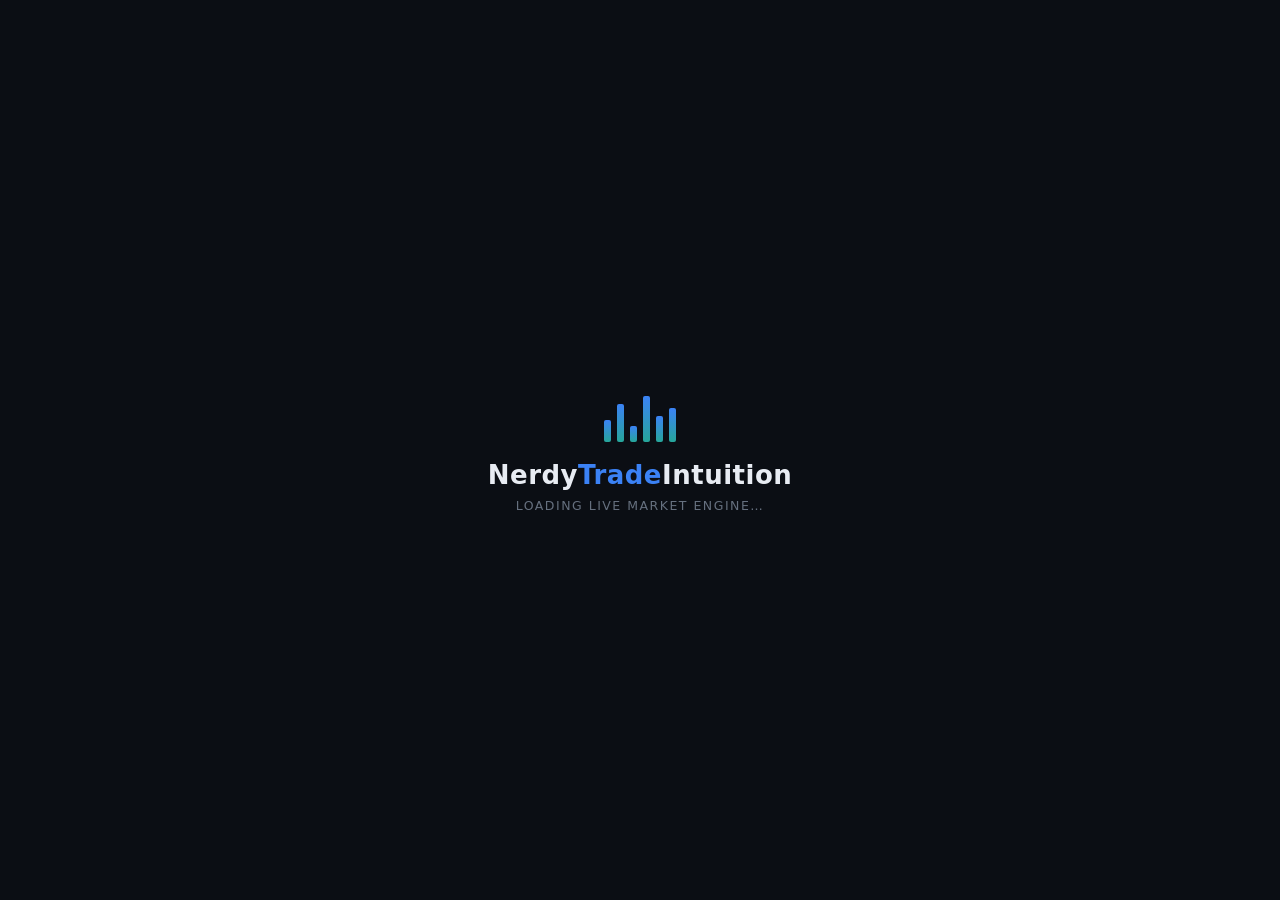
==== index.html @ 74a342dc "Update index.html" ====
<!DOCTYPE html>
<html lang="en">
<head>
<meta charset="UTF-8">
<meta name="viewport" content="width=device-width, initial-scale=1.0, maximum-scale=1.0, user-scalable=no">
<title>NerdyTradeIntuition — Indian Stocks Chart Practice</title>
<style>
  :root{
    --bg:#0d1117; --panel:#12161f; --panel2:#161b24; --border:#242a35;
    --text:#c9d1d9; --dim:#7d8695; --accent:#3b82f6;
    --up:#26a69a; --down:#ef5350; --buy:#16a34a; --sell:#dc2626;
    --vwap:#f5a623; --avwap:#3b82f6; --ema9:#e879f9; --ema21:#38bdf8;
    --pd:#ef5350; --pw:#818cf8; --pm:#f472b6;
    --grid:#1c212b; --axisline:#2b303b;
    --panel-width: 320px;
  }
  .theme-light{
    --bg:#f5f6f8; --panel:#ffffff; --panel2:#eef0f3; --border:#dde1e8;
    --text:#1b1f27; --dim:#5b6270; --grid:#e3e6ec; --axisline:#cfd4dc;
  }
  *{box-sizing:border-box;}
  body{margin:0;padding:0;background:var(--bg);color:var(--text);font-family:'Segoe UI',system-ui,Roboto,Arial,sans-serif;height:100vh;overflow:hidden;}
  .app{display:flex;flex-direction:column;height:100vh;}

  /* ---------------- splash ---------------- */
  #splash{position:fixed;inset:0;z-index:999;background:#0b0e14;display:flex;align-items:center;justify-content:center;
    flex-direction:column;transition:opacity .55s ease, visibility .55s;}
  #splash.splash-hide{opacity:0;visibility:hidden;}
  .splash-bars{display:flex;align-items:flex-end;gap:6px;height:54px;margin-bottom:18px;}
  .splash-bars i{display:block;width:7px;border-radius:2px;background:linear-gradient(180deg,#3b82f6,#26a69a);
    animation:barPulse 1.1s ease-in-out infinite;}
  .splash-bars i:nth-child(1){animation-delay:0s;}
  .splash-bars i:nth-child(2){animation-delay:.12s;}
  .splash-bars i:nth-child(3){animation-delay:.24s;}
  .splash-bars i:nth-child(4){animation-delay:.36s;}
  .splash-bars i:nth-child(5){animation-delay:.48s;}
  .splash-bars i:nth-child(6){animation-delay:.6s;}
  @keyframes barPulse{ 0%,100%{height:14px;opacity:.55;} 50%{height:54px;opacity:1;} }
  .splash-title{font-size:26px;font-weight:800;letter-spacing:.5px;color:#e8ecf3;opacity:0; animation:titleIn .7s ease forwards .25s;}
  .splash-title span{color:#3b82f6;}
  .splash-sub{font-size:12.5px;color:#66707f;margin-top:8px;letter-spacing:1.5px;text-transform:uppercase;opacity:0; animation:titleIn .7s ease forwards .5s;}
  @keyframes titleIn{ from{opacity:0;transform:translateY(8px);} to{opacity:1;transform:translateY(0);} }

  /* ---------------- header ---------------- */
  .toolbar{display:flex;align-items:center;gap:8px;padding:8px 10px;background:var(--panel);border-bottom:1px solid var(--border);flex-wrap:wrap;}
  .toolbar.row2{padding-top:0;padding-bottom:8px;border-bottom:1px solid var(--border);}
  .group{display:flex;align-items:center;gap:4px;padding-right:8px;border-right:1px solid var(--border);flex-wrap:wrap;}
  .group:last-child{border-right:none;}
  .ticker-box{display:flex;flex-direction:column;line-height:1.1;min-width:110px;}
  .ticker-box .sym{font-weight:700;font-size:15px;letter-spacing:.3px;}
  .ticker-box .px{font-size:13px;color:var(--dim);font-variant-numeric:tabular-nums;}
  .ticker-box .px.up{color:var(--up);} .ticker-box .px.down{color:var(--down);}
  
  button{background:var(--panel2);color:var(--text);border:1px solid var(--border);padding:6px 9px;border-radius:5px;cursor:pointer;font-size:12px;white-space:nowrap;transition:.15s;}
  button:hover{filter:brightness(1.2);}
  button.active{background:var(--accent);border-color:var(--accent);color:#fff;}
  button.buy{background:var(--buy);border-color:var(--buy);color:#fff;font-weight:700;}
  button.sell{background:var(--sell);border-color:var(--sell);color:#fff;font-weight:700;}
  button.buy:disabled,button.sell:disabled,button:disabled{opacity:.35;cursor:not-allowed;}
  
  select,input[type=number]{background:var(--panel2);color:var(--text);border:1px solid var(--border);border-radius:5px;padding:5px 6px;font-size:12px;min-width:50px;}
  input[type=number]{width:60px;}
  input:disabled{opacity:.4;}
  input[type=range]{width:110px;vertical-align:middle;}
  
  /* ---------------- main layout ---------------- */
  .main{flex:1;display:flex;min-height:0;position:relative;}
  .chart-col{flex:1;position:relative;min-width:0;}
  #chartCanvas{display:block;width:100%;height:100%;touch-action:none;cursor:crosshair;}
  
  .watermark{position:absolute;top:14px;left:16px;z-index:5;pointer-events:none;opacity:.85;}
  .watermark .sym{font-size:26px;font-weight:800;color:rgba(150,160,180,.16);}
  .watermark .tf{font-size:14px;color:rgba(150,160,180,.14);}
  .theme-light .watermark .sym,.theme-light .watermark .tf{color:rgba(0,0,0,.08);}
  
  .tz-badge{position:absolute;top:14px;right:82px;z-index:5;font-size:10.5px;color:var(--dim);
    background:rgba(0,0,0,.25);padding:3px 7px;border-radius:10px;pointer-events:none;}
  .theme-light .tz-badge{background:rgba(0,0,0,.06);}
  
  #realTimeClock {position:absolute; bottom:6px; right:8px; z-index:5; font-size:11px; color:var(--dim); pointer-events:none; background:transparent; font-weight:600;}

  .jump-live{position:absolute;bottom:34px;right:8px;z-index:15;padding:5px 12px;border-radius:14px;
    background:var(--accent);color:#fff;border:none;font-size:11px;cursor:pointer;display:none;font-weight:600;box-shadow:0 4px 10px rgba(0,0,0,.3);}
  .jump-live.show{display:block;}
  .hint{position:absolute;bottom:8px;left:12px;z-index:5;font-size:10px;color:var(--dim);pointer-events:none;opacity:.7;}

  /* ---------------- on-chart quick trade dock ---------------- */
  .chart-dock{position:absolute;top:46px;right:78px;z-index:20;display:flex;align-items:center;gap:5px;
    background:rgba(18,22,31,.82);backdrop-filter:blur(4px);border:1px solid var(--border);border-radius:8px;padding:5px;box-shadow:0 4px 14px rgba(0,0,0,.35);}
  .chart-dock.hidden { display: none !important; }
  .theme-light .chart-dock{background:rgba(255,255,255,.88);}
  .chart-dock-qty{display:flex;align-items:center;gap:2px;margin-right:2px;}
  .chart-dock-qty input{width:38px;text-align:center;padding:4px 2px;font-size:11px;}
  .chart-dock-qty button{padding:4px 6px;font-size:11px;}
  .cd-btn{padding:6px 10px;font-size:11px;}
  .cd-close{background:var(--panel2);}
  @media (max-width:768px){ .chart-dock{right:8px;top:auto;bottom:56px;flex-wrap:wrap;max-width:180px;} }

  /* ---------------- resizer & side panel ---------------- */
  .resizer {
    width: 6px; background: var(--panel2); cursor: col-resize; flex-shrink: 0; z-index: 10;
    border-left: 1px solid var(--border); border-right: 1px solid var(--border); transition: background 0.2s;
  }
  .resizer:hover, .resizer.active { background: var(--accent); }

  .side{width:var(--panel-width); flex-shrink:0; background:var(--panel); overflow-y:hidden; display:flex; flex-direction:column; position:relative; transition: width 0.15s;}
  .side.collapsed{width:0; overflow:hidden; border-left:none;}
  
  .side-tabs{display:flex;border-bottom:1px solid var(--border);flex-shrink:0;}
  .side-tab{flex:1;background:transparent;border:none;border-radius:0;padding:10px 4px;font-size:11.5px;color:var(--dim);border-bottom:2px solid transparent;}
  .side-tab.active{color:var(--text);border-bottom:2px solid var(--accent);background:var(--panel2);}
  
  .side-body{overflow-y:auto;flex:1;}
  .side-inner{padding:12px;}
  .tab-panel{display:none;} .tab-panel.active{display:block;}

  .mobile-panel-header { display: none; justify-content: space-between; align-items: center; padding: 10px 12px; border-bottom: 1px solid var(--border); background: var(--panel2); }
  .mobile-panel-header h2 { margin: 0; font-size: 14px; color: var(--text); }
  .mobile-panel-header button { padding: 4px 10px; font-size: 14px; font-weight: bold; background: transparent; border: 1px solid var(--dim); }

  .card{background:var(--panel2);border:1px solid var(--border);border-radius:8px;padding:10px;margin-bottom:12px;}
  .card h3{margin:0 0 8px;font-size:11px;text-transform:uppercase;letter-spacing:.6px;color:var(--dim);}
  .pos-row{display:flex;justify-content:space-between;font-size:13px;margin-bottom:6px;}
  .pos-row b{font-variant-numeric:tabular-nums;}
  .pnl-pos{color:var(--up);} .pnl-neg{color:var(--down);}
  
  .metric-grid{display:grid;grid-template-columns:1fr 1fr;gap:8px;}
  .metric{background:var(--panel);border:1px solid var(--border);border-radius:6px;padding:6px 8px;}
  .metric .lbl{font-size:9.5px;color:var(--dim);text-transform:uppercase;}
  .metric .val{font-size:13.5px;font-weight:700;font-variant-numeric:tabular-nums;}
  
  .log-table{width:100%;border-collapse:collapse;font-size:11px;}
  .log-table th{text-align:left;color:var(--dim);font-weight:600;padding:3px 4px;border-bottom:1px solid var(--border);position:sticky;top:0;background:var(--panel2);}
  .log-table td{padding:3px 4px;border-bottom:1px solid var(--border);font-variant-numeric:tabular-nums;}
  .log-empty{color:var(--dim);font-size:12px;padding:6px 2px;}
  .badge-long{color:var(--up);font-weight:700;} .badge-short{color:var(--down);font-weight:700;}
  .reset-btn{width:100%;margin-top:4px;}
  
  .setting-row{display:flex;align-items:center;justify-content:space-between;font-size:12px;margin-bottom:10px;gap:8px;}
  .setting-row label{color:var(--dim);flex-shrink:0;}
  .setting-row .sv{font-size:11px;color:var(--text);min-width:44px;text-align:right;font-variant-numeric:tabular-nums;}
  .hotkeys{font-size:11px;color:var(--dim);line-height:1.9;}
  .hotkeys b{color:var(--text);background:var(--panel);border:1px solid var(--border);border-radius:4px;padding:1px 5px;font-family:monospace;}
  .persist-note{font-size:10px;color:var(--dim);margin-top:6px;line-height:1.4;}
  
  .fib-group{display:flex;align-items:center;gap:3px;padding-right:8px;border-right:1px solid var(--border);}
  .fib-group .grp-lbl{font-size:10px;color:var(--dim);font-weight:700;margin-right:2px;}
  .fib-group button{font-size:10.5px;padding:5px 6px;}
  
  .side-trade-btns { display: grid; grid-template-columns: 1fr 1fr; gap: 6px; margin-bottom: 8px;}
  .side-trade-btns button { font-size: 13px; padding: 10px 4px; }
  .side-tpsl { display: grid; grid-template-columns: 1fr 1fr; gap: 8px; margin-bottom: 8px;}
  .dock-lbl{font-size:10px;color:var(--dim);text-transform:uppercase;letter-spacing:.4px; margin-bottom:3px;}
  .dock-qty{display:flex;align-items:center;gap:3px;}
  .dock-qty input{width:100%;text-align:center;padding:6px 2px;font-size:13px;}
  .dock-qty button{flex:0 0 30px;padding:6px 0;font-size:14px;}
  
  ::-webkit-scrollbar{width:8px;height:8px;} ::-webkit-scrollbar-thumb{background:var(--border);border-radius:4px;}

  /* ---------------- mobile overrides ---------------- */
  @media (max-width: 768px) {
    .resizer { display: none; }
    .side { 
      position: absolute; right: 0; top: 0; bottom: 0; z-index: 100;
      width: 85%; max-width: 400px;
      transform: translateX(100%); transition: transform 0.3s cubic-bezier(0.4, 0, 0.2, 1);
      border-left: 1px solid var(--border); box-shadow: -10px 0 20px rgba(0,0,0,0.5);
    }
    .side.show-mobile { transform: translateX(0); display: flex !important; }
    .mobile-panel-header { display: flex; }
    .hint { display: none; } 
  }
</style>
</head>
<body>

<div id="splash">
  <div class="splash-bars">
    <i style="height:22px"></i><i style="height:38px"></i><i style="height:16px"></i>
    <i style="height:46px"></i><i style="height:26px"></i><i style="height:34px"></i>
  </div>
  <div class="splash-title">Nerdy<span>Trade</span>Intuition</div>
  <div class="splash-sub">Loading live market engine…</div>
</div>

<div class="app">
  <div class="toolbar">
    <div class="group ticker-box">
      <span class="sym" id="sym">LOADING…</span>
      <span class="px" id="px">₹ 0.00</span>
    </div>
    <div class="group">
      <select id="speedSel" title="Playback speed mapping real time to sim time">
        <option value="1" selected>1x (Realtime)</option>
        <option value="10">10x</option>
        <option value="60">60x (1m/sec)</option>
        <option value="300">300x (5m/sec)</option>
        <option value="1200">1200x (20m/sec)</option>
        <option value="3600">3600x (1H/sec)</option>
      </select>
      <button id="btnPlay" title="Play / Pause (Space)" class="active">⏸ Pause</button>
      <button id="btnReplay" title="Replay this chart (R)">⟲ Replay</button>
      <button id="btnNext" title="Load a new random stock (N)">Next Stock ▶</button>
    </div>
    <div class="group" style="border-right:none;margin-left:auto;">
      <button id="btnTheme" title="Toggle theme">🌙 Dark</button>
      <button id="btnSide" title="Toggle side panel">☰ Panel</button>
    </div>
  </div>

  <div class="toolbar row2">
    <div class="group" id="tfGroup">
      <button class="tf-btn" data-tf="1">1m</button>
      <button class="tf-btn active" data-tf="5">5m</button>
      <button class="tf-btn" data-tf="15">15m</button>
      <button class="tf-btn" data-tf="30">30m</button>
      <button class="tf-btn" data-tf="60">1H</button>
      <button class="tf-btn" data-tf="240">4H</button>
      <button class="tf-btn" data-tf="D">1D</button>
      <button class="tf-btn" data-tf="W">1W</button>
      <button class="tf-btn" data-tf="M">1M</button>
    </div>
    <div class="group">
      <button class="style-btn active" data-style="candle">Candles</button>
      <button class="style-btn" data-style="bar">Bars</button>
      <button class="style-btn" data-style="heikinashi">Heikin-Ashi</button>
      <button class="style-btn" data-style="line">Line</button>
    </div>
    <div class="group">
      <button id="btnVwap">VWAP</button>
      <button id="btnAvwap">5D AVWAP</button>
      <button id="btnEma9">EMA 9</button>
      <button id="btnEma21">EMA 21</button>
    </div>
    <div class="fib-group">
      <span class="grp-lbl" style="color:var(--pd)">PD</span>
      <button id="btnPdHL">H/L</button>
      <button id="btnPdFib">Fib</button>
    </div>
    <div class="fib-group">
      <span class="grp-lbl" style="color:var(--pw)">PW</span>
      <button id="btnPwHL">H/L</button>
      <button id="btnPwFib">Fib</button>
    </div>
    <div class="fib-group">
      <span class="grp-lbl" style="color:var(--pm)">PM</span>
      <button id="btnPmHL">H/L</button>
      <button id="btnPmFib">Fib</button>
    </div>
    <div class="group">
      <select id="subPanelSel" title="Bottom sub-panel">
        <option value="none">No sub-panel</option>
        <option value="volume" selected>Volume</option>
        <option value="rsi">RSI (14)</option>
        <option value="oi">OI Flow (Sim)</option>
      </select>
    </div>
    <div class="group" style="border-right:none;">
      <button id="btnCrosshair" class="active">Crosshair</button>
      <button id="btnSessionBreaks" class="active">Session Breaks</button>
      <button id="btnGrid" class="active">Grid</button>
      <button id="btnWatermark" class="active">Watermark</button>
      <button id="btnToggleDock" class="active">Trade Dock</button>
    </div>
  </div>

  <div class="main">
    <div class="chart-col">
      <canvas id="chartCanvas"></canvas>
      <div class="watermark" id="watermark">
        <div class="sym" id="wmSym">—</div>
        <div class="tf" id="wmTf">5m</div>
      </div>
      <div class="tz-badge">IST (UTC+5:30)</div>
      
      <!-- Live Real-Time Clock placed at the bottom right corner of the chart area -->
      <div id="realTimeClock">00:00:00 (UTC+5:30)</div>
      
      <div class="hint">Drag left/right to pan smoothly · drag right edge to scale price · wheel/pinch to zoom · drag TP/SL lines to adjust</div>
      <button class="jump-live" id="btnJumpLive">● Jump to Live</button>

      <div class="chart-dock" id="chartDock">
        <div class="chart-dock-qty">
          <button class="qtyStep" data-d="-1" data-target="chartQty">−</button>
          <input type="number" id="chartQty" min="1" value="10">
          <button class="qtyStep" data-d="1" data-target="chartQty">+</button>
        </div>
        <button class="buy cd-btn" id="chartBuy" title="Buy at market (B)">BUY</button>
        <button class="sell cd-btn" id="chartSell" title="Sell at market (S)">SELL</button>
        <button class="cd-btn cd-close" id="chartClose" title="Close position (C)">CLOSE</button>
        <button class="cd-btn cd-close" id="chartReverse" title="Reverse position (V)">⇄</button>
      </div>
    </div>
    
    <div class="resizer" id="panelResizer" title="Drag to resize panel"></div>

    <div class="side" id="side">
      <div class="mobile-panel-header">
        <h2>Trade Panel</h2>
        <button id="btnMobileClosePanel">×</button>
      </div>
      
      <div class="side-tabs">
        <button class="side-tab active" data-tab="trade">Trade</button>
        <button class="side-tab" data-tab="metrics">Metrics &amp; Log</button>
        <button class="side-tab" data-tab="settings">Settings</button>
      </div>

      <div class="side-body"><div class="side-inner">
        
        <!-- TRADE TAB -->
        <div class="tab-panel active" data-panel="trade">
          <div class="card" style="border-color: var(--accent);">
            <h3>Execute Trade</h3>
            <div class="dock-lbl">Quantity</div>
            <div class="dock-qty" style="margin-bottom:10px;">
               <button class="qtyStep" data-d="-1">−</button>
               <input type="number" id="sideQty" min="1" value="10">
               <button class="qtyStep" data-d="1">+</button>
            </div>
            <div class="side-trade-btns">
               <button class="buy" id="sideBuy">BUY MKT (B)</button>
               <button class="sell" id="sideSell">SELL MKT (S)</button>
            </div>
            <div class="side-tpsl">
               <div>
                  <div class="dock-lbl">Target (pts)</div>
                  <input type="number" id="sideTp" style="width:100%; padding:6px; font-size:13px;" min="0" placeholder="TP">
               </div>
               <div>
                  <div class="dock-lbl">Stop (pts)</div>
                  <input type="number" id="sideSl" style="width:100%; padding:6px; font-size:13px;" min="0" placeholder="SL">
               </div>
            </div>
            <div style="display:grid;grid-template-columns:1fr 1fr;gap:6px;margin-top:6px;">
              <button id="sideClosePos" style="padding:10px; font-weight:bold;">CLOSE (C)</button>
              <button id="sideReverse" style="padding:10px; font-weight:bold;">⇄ REVERSE (V)</button>
            </div>
            <div class="persist-note">Tip: once a trade is live, grab the TP/SL lines on the chart and drag them — release to commit the new level.</div>
          </div>

          <details class="card" id="rcDetails">
            <summary style="cursor:pointer;font-size:11px;text-transform:uppercase;letter-spacing:.6px;color:var(--dim);outline:none;">📐 Risk &amp; Qty Calculator</summary>
            <div style="margin-top:10px;">
              <div class="setting-row"><label>Capital ₹</label><input type="number" id="rcCapital" value="100000" style="width:110px;"></div>
              <div class="setting-row"><label>Risk %</label><input type="number" id="rcRiskPct" value="1" step="0.1" style="width:110px;"></div>
              <div class="setting-row"><label>Risk ₹</label><input type="number" id="rcRiskAmt" value="1000" style="width:110px;"></div>
              <div class="pos-row" id="rcRuin" style="color:var(--dim);font-size:11px;">Survival: — losses</div>

              <div class="setting-row"><label>Segment</label>
                <select id="rcSegment" style="width:110px;">
                  <option value="intraday" selected>Intraday</option>
                  <option value="delivery">Delivery</option>
                  <option value="futures">Futures</option>
                  <option value="options">Options</option>
                </select>
              </div>
              <div class="setting-row" id="rcLevRow"><label>Leverage</label><input type="number" id="rcLeverage" value="5" style="width:110px;"></div>
              <div class="setting-row" id="rcLotRow" style="display:none;"><label>Lot Size</label><input type="number" id="rcLot" value="1" style="width:110px;"></div>
              <div class="side-trade-btns" style="margin-top:2px;">
                <button id="rcDirLong" class="buy active">LONG</button>
                <button id="rcDirShort" class="sell">SHORT</button>
              </div>

              <div class="dock-lbl" style="margin-top:10px;">Price Levels</div>
              <div class="setting-row"><label>Entry</label><input type="number" id="rcEntry" value="100.00" step="0.05" style="width:110px;"></div>
              <div class="setting-row"><label>Stop Loss</label><input type="number" id="rcSl" value="98.00" step="0.05" style="width:110px;"></div>
              <div class="setting-row"><label>Custom TP</label><input type="number" id="rcTp" value="106.00" step="0.05" style="width:110px;"></div>
              <button id="rcPullChart" style="width:100%;">⤓ Use Current Chart Price as Entry</button>

              <div class="metric-grid" style="margin-top:10px;">
                <div class="metric"><div class="lbl" id="rcQtyLbl">Qty</div><div class="val" id="rcQty">0</div></div>
                <div class="metric"><div class="lbl">Risk / Unit</div><div class="val" id="rcRiskUnit">₹0</div></div>
                <div class="metric"><div class="lbl">Notional</div><div class="val" id="rcNotional">₹0</div></div>
                <div class="metric"><div class="lbl">Margin Req.</div><div class="val" id="rcMargin">₹0</div></div>
                <div class="metric"><div class="lbl">Total Charges</div><div class="val" id="rcCharges">₹0</div></div>
                <div class="metric"><div class="lbl">True Breakeven</div><div class="val" id="rcBE">₹0</div></div>
              </div>
              <div class="persist-note" id="rcWarn" style="display:none;color:var(--down);"></div>
              <div class="persist-note">Brok ₹<span id="rcChBrok">0</span> · STT ₹<span id="rcChStt">0</span> · Exch+SEBI ₹<span id="rcChExch">0</span> · Stamp ₹<span id="rcChStamp">0</span> · GST ₹<span id="rcChGst">0</span></div>
              <button id="rcApply" style="width:100%;margin-top:8px;">↥ Apply Qty + TP/SL Above</button>

              <div class="dock-lbl" style="margin-top:10px;">R-Multiple Targets</div>
              <div style="max-height:220px;overflow-y:auto;">
                <table class="log-table" id="rcTable">
                  <thead><tr><th>Lvl</th><th>R</th><th>Price</th><th>Net PnL</th><th>ROI</th></tr></thead>
                  <tbody id="rcTableBody"></tbody>
                </table>
              </div>
            </div>
          </details>

          <div class="card">
            <h3>Position Status</h3>
            <div class="pos-row"><span>Status</span><b id="posStatus">FLAT</b></div>
            <div class="pos-row"><span>Entry</span><b id="posEntry">—</b></div>
            <div class="pos-row"><span>Qty</span><b id="posQty">—</b></div>
            <div class="pos-row"><span>Target</span><b id="posTp">—</b></div>
            <div class="pos-row"><span>Stop</span><b id="posSl">—</b></div>
            <div class="pos-row" style="margin-top:6px; padding-top:6px; border-top:1px solid var(--border);">
              <span>Open PnL</span><b id="posPnl" style="font-size:15px;">₹ 0.00</b>
            </div>
          </div>
          
          <div class="card">
            <h3>Session Snapshot</h3>
            <div class="pos-row"><span>Day High</span><b id="sesHigh">—</b></div>
            <div class="pos-row"><span>Day Low</span><b id="sesLow">—</b></div>
            <div class="pos-row"><span>Day Trend</span><b id="sesRegime">—</b></div>
            <div class="pos-row"><span>Sim Time (IST)</span><b id="sesTime">—</b></div>
          </div>

          <div class="card">
            <h3>Hotkeys</h3>
            <div class="hotkeys">
              <div><b>B</b> Buy &nbsp; <b>S</b> Sell &nbsp; <b>C</b> Close &nbsp; <b>V</b> Reverse</div>
              <div><b>Space</b> Play/Pause &nbsp; <b>R</b> Replay</div>
              <div><b>N</b> Next chart </div>
              <div><b>[</b> / <b>]</b> Speed down/up</div>
              <div><b>1</b>–<b>9</b> Jump to timeframe</div>
            </div>
          </div>
        </div>

        <!-- METRICS TAB (advanced stats + full trade log) -->
        <div class="tab-panel" data-panel="metrics">
          <div class="card">
            <h3>Session Metrics</h3>
            <div class="metric-grid">
              <div class="metric"><div class="lbl">Trades</div><div class="val" id="mTrades">0</div></div>
              <div class="metric"><div class="lbl">Win Rate</div><div class="val" id="mWinRate">—</div></div>
              <div class="metric"><div class="lbl">Total PnL</div><div class="val" id="mTotalPnl">₹ 0</div></div>
              <div class="metric"><div class="lbl">ROI on Capital</div><div class="val" id="mROI">—</div></div>
              <div class="metric"><div class="lbl">Profit Factor</div><div class="val" id="mPF">—</div></div>
              <div class="metric"><div class="lbl">Expectancy</div><div class="val" id="mExp">—</div></div>
              <div class="metric"><div class="lbl">Avg Win</div><div class="val" id="mAvgWin">—</div></div>
              <div class="metric"><div class="lbl">Avg Loss</div><div class="val" id="mAvgLoss">—</div></div>
              <div class="metric"><div class="lbl">Best Trade</div><div class="val" id="mBest">—</div></div>
              <div class="metric"><div class="lbl">Worst Trade</div><div class="val" id="mWorst">—</div></div>
              <div class="metric"><div class="lbl">Max Drawdown</div><div class="val" id="mDD">—</div></div>
              <div class="metric"><div class="lbl">Max Drawdown %</div><div class="val" id="mDDPct">—</div></div>
              <div class="metric"><div class="lbl">Max Win Streak</div><div class="val" id="mWinStreak">—</div></div>
              <div class="metric"><div class="lbl">Max Loss Streak</div><div class="val" id="mLossStreak">—</div></div>
              <div class="metric"><div class="lbl">Avg R-Multiple</div><div class="val" id="mAvgR">—</div></div>
              <div class="metric"><div class="lbl">Long Win Rate</div><div class="val" id="mLongWR">—</div></div>
              <div class="metric"><div class="lbl">Short Win Rate</div><div class="val" id="mShortWR">—</div></div>
              <div class="metric"><div class="lbl">SL / TP / Manual Exits</div><div class="val" id="mExitMix" style="font-size:11.5px;">—</div></div>
            </div>
            <div class="dock-lbl" style="margin-top:12px;">Equity Curve (with drawdown)</div>
            <canvas id="eqSpark" height="90" style="width:100%;height:90px;margin-top:4px;"></canvas>
            <button class="reset-btn" id="btnResetStats">Reset Stats</button>
            <div class="persist-note">Trades, stats, theme and panel width are saved locally. "Reset Stats" clears them.</div>
          </div>

          <div class="card">
            <h3>Trade Log</h3>
            <div style="max-height:420px;overflow-y:auto;">
              <table class="log-table" id="logTable">
                <thead><tr><th>Sym</th><th>Dir</th><th>Entry</th><th>Exit</th><th>Qty</th><th>PnL</th><th>Via</th></tr></thead>
                <tbody id="logBody"></tbody>
              </table>
              <div class="log-empty" id="logEmpty">No closed trades yet.</div>
            </div>
          </div>
        </div>

        <!-- SETTINGS TAB -->
        <div class="tab-panel" data-panel="settings">
          <div class="card">
            <h3>Trading</h3>
            <div class="setting-row"><label>Sound on trade</label><input type="checkbox" id="setSound"></div>
            <div class="persist-note">Sound works when buying or selling at Market/SL/TP.</div>
          </div>
        </div>

      </div></div>
    </div>
  </div>
</div>

<script>
(function(){
"use strict";

/* ============================================================
   Persistence & Resizer
   ============================================================ */
const LS_THEME = 'nti_theme';
const LS_TRADES = 'nti_trades_v1';
const LS_PANEL_W = 'nti_panel_w';

function lsGet(key){ try{ return localStorage.getItem(key); }catch(e){ return null; } }
function lsSet(key, val){ try{ localStorage.setItem(key, val); }catch(e){ /* ignore */ } }

const savedTheme = lsGet(LS_THEME);
if (savedTheme === 'light') document.body.classList.add('theme-light');

// Panel Resizer Logic
const resizer = document.getElementById('panelResizer');
const root = document.documentElement;
const savedWidth = lsGet(LS_PANEL_W);
if(savedWidth) root.style.setProperty('--panel-width', savedWidth + 'px');

let isResizing = false;
resizer.addEventListener('mousedown', (e) => {
  isResizing = true;
  resizer.classList.add('active');
  document.body.style.cursor = 'col-resize';
});
resizer.addEventListener('dblclick', () => {
  root.style.setProperty('--panel-width', '320px');
  lsSet(LS_PANEL_W, '320');
  chart.resize();
});
document.addEventListener('mousemove', (e) => {
  if (!isResizing) return;
  let newWidth = window.innerWidth - e.clientX;
  newWidth = Math.max(250, Math.min(newWidth, 600)); // Clamp between 250px and 600px
  root.style.setProperty('--panel-width', newWidth + 'px');
});
document.addEventListener('mouseup', () => {
  if(isResizing) {
    isResizing = false;
    resizer.classList.remove('active');
    document.body.style.cursor = 'default';
    lsSet(LS_PANEL_W, root.style.getPropertyValue('--panel-width').replace('px',''));
    chart.resize(); // trigger canvas resize
  }
});


/* ============================================================
   Utility, Time & Real-time Clock
   ============================================================ */
function clamp(v,min,max){ return Math.max(min, Math.min(max, v)); }
function gaussianRandom(){
  let u=0,v=0;
  while(u===0) u=Math.random();
  while(v===0) v=Math.random();
  return Math.sqrt(-2*Math.log(u))*Math.cos(2*Math.PI*v);
}
function nextBusinessDay(d){
  d.setDate(d.getDate()+1);
  while(d.getDay()===0 || d.getDay()===6) d.setDate(d.getDate()+1);
  return d;
}
const IST_OFFSET_SEC = 5.5*3600;
function istParts(unixSec){
  const d = new Date((unixSec + IST_OFFSET_SEC) * 1000);
  return { h:d.getUTCHours(), m:d.getUTCMinutes(), day:d.getUTCDate(), mon:d.getUTCMonth(), yr:d.getUTCFullYear() };
}
const MONTHS = ['Jan','Feb','Mar','Apr','May','Jun','Jul','Aug','Sep','Oct','Nov','Dec'];

const IST_TIME_FMT = new Intl.DateTimeFormat('en-GB', { hour:'2-digit', minute:'2-digit', hour12:false, timeZone:'Asia/Kolkata' });
const IST_DATE_FMT = new Intl.DateTimeFormat('en-GB', { day:'2-digit', month:'short', timeZone:'Asia/Kolkata' });
function fmtTimeIST(ms){
  const hm = IST_TIME_FMT.format(ms*1000); // ms is unix seconds here, multiply by 1000
  return hm === '09:15' ? IST_DATE_FMT.format(ms*1000) : hm;
}

// Update Real-Time Clock
function updateRealTimeClock() {
    const now = new Date();
    const hh = String(now.getHours()).padStart(2, '0');
    const mm = String(now.getMinutes()).padStart(2, '0');
    const ss = String(now.getSeconds()).padStart(2, '0');
    const clockEl = document.getElementById('realTimeClock');
    if (clockEl) clockEl.textContent = `${hh}:${mm}:${ss} (UTC+5:30) RTH`;
}
setInterval(updateRealTimeClock, 1000);
updateRealTimeClock();


/* ============================================================
   Self-contained candlestick chart with Smooth Panning, 
   Sub-Panels, Crosshair & Styles
   ============================================================ */
class CandleChart{
  constructor(canvas){
    this.canvas = canvas;
    this.ctx = canvas.getContext('2d');
    this.candles = [];
    this.overlays = { vwap:[], avwap:[], ema9:[], ema21:[] };
    this.priceLines = [];
    this.priceZones = [];
    
    this.style = 'candle';
    this.subMode = 'volume';
    this.subSeries = { volume:[], rsi:[], oi:[] };
    
    this.viewCount = 90;
    this.followLatest = true;
    
    this.viewEndFloat = 0;
    this.maxEndFloat = 0; 
    
    this.sessionBreaks = true; 
    this.autoScalePrice = true;
    this.manualLo = null; this.manualHi = null;
    this.showGrid = true;
    this.crosshairEnabled = true;
    this.hoverX = null; this.hoverY = null;
    
    this.colors = this._darkColors();
    this.live = null;
    this.onFollowChange = null;
    this.onPriceLineDrag = null;   // (label, price) fired while dragging TP/SL/Entry
    this.onPriceLineDrop = null;   // (label, price) fired on release
    this.onChartTrade = null;      // (dir) fired on double-click market order
    this.draggingLine = null;
    this.pad = { top:20, right:70, bottom:26, left:8 };
    this._ro = new ResizeObserver(()=>this.resize());
    this._ro.observe(canvas.parentElement);
    this._bindInteraction();
    this.resize();
  }
  
  _darkColors(){ return { bg:'#0d1117', grid:'#1c212b', axis:'#2b303b', text:'#c9d1d9', dim:'#7d8695', up:'#26a69a', down:'#ef5350', sessionBreak: 'rgba(255,255,255,0.25)', panel2:'#1a2029' }; }
  _lightColors(){ return { bg:'#f5f6f8', grid:'#e3e6ec', axis:'#cfd4dc', text:'#1b1f27', dim:'#5b6270', up:'#26a69a', down:'#ef5350', sessionBreak: 'rgba(0,0,0,0.25)', panel2:'#e9ecf1' }; }
  
  setTheme(isLight){ this.colors = isLight ? this._lightColors() : this._darkColors(); this.render(); }
  setGrid(v){ this.showGrid = v; this.render(); }
  setStyle(s){ this.style = s; this.render(); }
  setSubMode(m){ this.subMode = m; this.render(); }
  setCrosshair(v){ this.crosshairEnabled = v; if(!v){ this.hoverX=null; } this.render(); }
  setLive(tfMinutes, lastBarTime){ this.live = tfMinutes ? {tfMinutes, lastBarTime} : null; }
  
  resetView(){
    this.followLatest = true;
    this.autoScalePrice = true; this.manualLo = null; this.manualHi = null;
    if (this.onFollowChange) this.onFollowChange(true);
  }
  
  priceAtY(localY){
    const lo = this.lastLo, hi = this.lastHi;
    if (lo==null || hi==null || !this.plotH) return null;
    const t = (localY - this.pad.top) / this.plotH;
    return lo + (1 - t) * (hi - lo);
  }
  yAtPrice(price){
    const lo = this.lastLo, hi = this.lastHi;
    if (lo==null || hi==null || !this.plotH) return null;
    return this.pad.top + (1 - (price-lo)/(hi-lo)) * this.plotH;
  }
  _hitPriceLine(localX, localY){
    if (localX < this.pad.left || localX > this.cssW - this.pad.right) return null;
    for (const l of this.priceLines){
      if (!l.draggable) continue;
      const y = this.yAtPrice(l.price);
      if (y!=null && Math.abs(localY - y) <= 7) return l;
    }
    return null;
  }
  setData(candles, overlays, priceLines, priceZones, subSeries, maxEndFloat){
    this.candles = candles; 
    this.overlays = overlays || { vwap:[], avwap:[], ema9:[], ema21:[] };
    this.priceLines = priceLines || []; 
    this.priceZones = priceZones || [];
    this.subSeries = subSeries || { volume:[], rsi:[], oi:[] };
    this.maxEndFloat = maxEndFloat !== undefined ? maxEndFloat : candles.length - 1;
  }
  
  resize(){
    const dpr = window.devicePixelRatio || 1;
    const rect = this.canvas.parentElement.getBoundingClientRect();
    this.cssW = Math.max(1, rect.width);
    this.cssH = Math.max(1, rect.height);
    this.canvas.width = Math.round(this.cssW * dpr);
    this.canvas.height = Math.round(this.cssH * dpr);
    this.ctx.setTransform(dpr,0,0,dpr,0,0);
    this.render();
  }
  
  _zoneAt(localX, localY){
    if (localX > this.cssW - this.pad.right) return 'price';
    if (localY > this.cssH - this.pad.bottom) return 'time';
    return 'pan';
  }
  
  _bindInteraction(){
    const canvas = this.canvas;
    const pointers = new Map();
    let mode = null;
    let dragStartX = 0, dragStartY = 0;
    let dragStartEndFloat = 0;
    let dragBaseLo = 0, dragBaseHi = 1, dragPxPerPrice = 1;
    let dragBaseCount = 90;
    let dragBaseSlot = 10;
    let pinchStartDist = 0, pinchStartCount = 90;

    canvas.addEventListener('wheel', (e)=>{
      e.preventDefault();
      const factor = e.deltaY > 0 ? 1.12 : 0.89;
      this.viewCount = clamp(this.viewCount*factor, 15, Math.max(15, this.candles.length));
      this.render();
    }, {passive:false});
    
    canvas.addEventListener('mousemove', e => {
      const r = canvas.getBoundingClientRect();
      this.hoverX = e.clientX - r.left; this.hoverY = e.clientY - r.top;
      if (mode === null && this._hitPriceLine(this.hoverX, this.hoverY)) canvas.style.cursor = 'ns-resize';
      else if (mode === null) canvas.style.cursor = 'crosshair';
      if (this.crosshairEnabled) this.render();
    });
    canvas.addEventListener('mouseleave', () => { 
      this.hoverX = null; 
      if (this.crosshairEnabled) this.render();
    });

    canvas.addEventListener('pointerdown', (e)=>{
      canvas.setPointerCapture(e.pointerId);
      const rect = canvas.getBoundingClientRect();
      pointers.set(e.pointerId, {x:e.clientX, y:e.clientY});
      
      if (pointers.size === 1){
        const localX = e.clientX-rect.left, localY = e.clientY-rect.top;
        const hitLine = this._hitPriceLine(localX, localY);
        if (hitLine){
          mode = 'dragline';
          this.draggingLine = hitLine;
          canvas.style.cursor = 'ns-resize';
          dragStartX = e.clientX; dragStartY = e.clientY;
          return;
        }
        mode = this._zoneAt(localX, localY);
        dragStartX = e.clientX; dragStartY = e.clientY;
        
        const liveTargetFloat = this.maxEndFloat + this.viewCount * 0.25; 
        dragStartEndFloat = this.followLatest ? liveTargetFloat : this.viewEndFloat;
        
        dragBaseLo = this.lastLo != null ? this.lastLo : 0;
        dragBaseHi = this.lastHi != null ? this.lastHi : 1;
        dragPxPerPrice = this.plotH ? this.plotH/(dragBaseHi-dragBaseLo) : 1;
        dragBaseCount = this.viewCount;
        dragBaseSlot = this.lastSlot || (this.plotW / this.viewCount);
      } else if (pointers.size === 2){
        mode = 'pinch';
        const pts = [...pointers.values()];
        pinchStartDist = Math.hypot(pts[0].x-pts[1].x, pts[0].y-pts[1].y) || 1;
        pinchStartCount = this.viewCount;
      }
    });
    
    canvas.addEventListener('pointermove', (e)=>{
      if (!pointers.has(e.pointerId)) return;
      pointers.set(e.pointerId, {x:e.clientX, y:e.clientY});
      
      if (mode === 'pinch' && pointers.size === 2){
        const pts = [...pointers.values()];
        const dist = Math.hypot(pts[0].x-pts[1].x, pts[0].y-pts[1].y) || 1;
        const factor = pinchStartDist / dist;
        this.viewCount = clamp(pinchStartCount*factor, 15, Math.max(15, this.candles.length));
        this.render();
        return;
      }
      
      if (pointers.size !== 1) return;
      const dx = e.clientX - dragStartX, dy = e.clientY - dragStartY;

      if (mode === 'dragline'){
        const rect = canvas.getBoundingClientRect();
        const localY = e.clientY - rect.top;
        const price = this.priceAtY(localY);
        if (price != null && this.onPriceLineDrag) this.onPriceLineDrag(this.draggingLine.label, price);
        return;
      } else if (mode === 'pan'){
        this.followLatest = false;
        const maxAllowedEnd = this.maxEndFloat + this.viewCount * 0.9;
        const minAllowedEnd = 10;
        
        this.viewEndFloat = clamp(dragStartEndFloat - dx / dragBaseSlot, minAllowedEnd, maxAllowedEnd);
        
        const priceShift = dy / dragPxPerPrice;
        this.manualLo = dragBaseLo + priceShift;
        this.manualHi = dragBaseHi + priceShift;
        this.autoScalePrice = false;
        
        if (this.onFollowChange) this.onFollowChange(false);
        this.render();
      } else if (mode === 'price'){
        const mid = (dragBaseLo+dragBaseHi)/2, half = (dragBaseHi-dragBaseLo)/2;
        const factor = Math.exp(dy*0.006);
        const newHalf = clamp(half*factor, half*0.15, half*8);
        this.manualLo = mid - newHalf; this.manualHi = mid + newHalf;
        this.autoScalePrice = false;
        this.render();
      } else if (mode === 'time'){
        const factor = Math.exp(-dx*0.006);
        this.viewCount = clamp(dragBaseCount*factor, 15, Math.max(15, this.candles.length));
        this.render();
      }
    });
    const endPointer = (e)=>{
      if (mode === 'dragline' && this.draggingLine){
        const rect = canvas.getBoundingClientRect();
        const localY = e.clientY - rect.top;
        const price = this.priceAtY(localY);
        if (price != null && this.onPriceLineDrop) this.onPriceLineDrop(this.draggingLine.label, price);
        this.draggingLine = null;
        canvas.style.cursor = 'crosshair';
      }
      pointers.delete(e.pointerId);
      if (pointers.size < 2) pinchStartDist = 0;
      if (pointers.size === 0) mode = null;
    };
    canvas.addEventListener('pointerup', endPointer);
    canvas.addEventListener('pointercancel', endPointer);
    canvas.addEventListener('pointerleave', endPointer);
    canvas.addEventListener('dblclick', ()=> this.resetView());
  }
  
  _toHeikinAshi(bars){
    const out = []; let po=null, pc=null;
    for (const b of bars){
      const c = (b.open+b.high+b.low+b.close)/4;
      const o = po===null ? (b.open+b.close)/2 : (po+pc)/2;
      const h = Math.max(b.high,o,c), l = Math.min(b.low,o,c);
      out.push({ time:b.time, open:o, high:h, low:l, close:c, volume:b.volume, sessionIndex: b.sessionIndex });
      po=o; pc=c;
    }
    return out;
  }
  
  render(){
    const ctx = this.ctx, c = this.colors;
    const W = this.cssW, H = this.cssH;
    ctx.clearRect(0,0,W,H);
    ctx.fillStyle = c.bg; ctx.fillRect(0,0,W,H);
    if (!this.candles.length) return;

    const pad = this.pad;
    const showSub = this.subMode && this.subMode !== 'none';
    const subH = showSub ? Math.max(56, H*0.22) : 0;
    const subGap = showSub ? 8 : 0;
    const plotW = Math.max(1, W - pad.left - pad.right);
    const mainPlotH = Math.max(1, H - pad.top - pad.bottom - subH - subGap);
    const subTop = pad.top + mainPlotH + subGap;
    
    this.plotW = plotW; this.plotH = mainPlotH; // for vertical drag scale

    const n = this.candles.length;
    const count = clamp(this.viewCount || 90, 10, Math.max(10, n));
    this.viewCount = count;
    
    const maxPossEnd = this.maxEndFloat;
    const targetLiveEnd = maxPossEnd + count * 0.25; 
    const endFloat = this.followLatest ? targetLiveEnd : clamp(this.viewEndFloat, 5, maxPossEnd + count * 0.9);
    this.viewEndFloat = endFloat; // Sync back
    
    const startIdx = Math.max(0, Math.floor(endFloat - count));
    const endIdx = Math.min(n, Math.ceil(endFloat) + 1);
    
    const rawVisible = this.candles.slice(startIdx, endIdx);
    const visible = this.style === 'heikinashi' ? this._toHeikinAshi(rawVisible) : rawVisible;
    
    const slot = plotW / count;
    this.lastSlot = slot;
    const bodyW = Math.max(1.2, slot*0.62);

    const timeToX = new Map();
    visible.forEach((b, i) => {
      const trueIdx = startIdx + i;
      const offset = trueIdx - (endFloat - count);
      timeToX.set(b.time, pad.left + offset * slot + slot/2);
    });

    let lo, hi;
    if (this.autoScalePrice || this.manualLo==null){
      lo = Infinity; hi = -Infinity;
      visible.forEach(b=>{ if(b.low<lo) lo=b.low; if(b.high>hi) hi=b.high; });
      const consider = arr => arr.forEach(p=>{ if(timeToX.has(p.time)){ if(p.value<lo) lo=p.value; if(p.value>hi) hi=p.value; } });
      consider(this.overlays.vwap||[]); consider(this.overlays.avwap||[]);
      consider(this.overlays.ema9||[]); consider(this.overlays.ema21||[]);
      this.priceLines.forEach(l=>{ if(l.price<lo) lo=l.price; if(l.price>hi) hi=l.price; });
      if (!isFinite(lo) || !isFinite(hi) || lo===hi){ lo = (lo||0)-1; hi = (hi||1)+1; }
      const range = hi - lo;
      lo -= range*0.08; hi += range*0.08;
    } else {
      lo = this.manualLo; hi = this.manualHi;
    }
    this.lastLo = lo; this.lastHi = hi;

    const yFor = p => pad.top + (1 - (p-lo)/(hi-lo)) * mainPlotH;

    // Draw Session Breaks
    if (this.sessionBreaks && (this._tf !== 'D' && this._tf !== 'W' && this._tf !== 'M') && visible.length > 0) {
      ctx.strokeStyle = c.sessionBreak; 
      ctx.lineWidth = 1.2; 
      ctx.setLineDash([3, 4]); 
      
      visible.forEach((b, i) => {
        let drawLine = false;
        if (i === 0) {
           const firstIdx = startIdx;
           if (firstIdx > 0 && this.candles[firstIdx].sessionIndex !== this.candles[firstIdx-1].sessionIndex) { drawLine = true; }
        } else if (b.sessionIndex !== visible[i-1].sessionIndex) {
           drawLine = true;
        }
        if (drawLine) {
           const x = timeToX.get(b.time) - slot/2;
           if (x > pad.left && x < W - pad.right) {
               ctx.beginPath(); ctx.moveTo(x, pad.top); ctx.lineTo(x, pad.top + mainPlotH); ctx.stroke();
           }
        }
      });
      ctx.setLineDash([]);
    }

    this.priceZones.forEach(z=>{
      const yA = yFor(z.from), yB = yFor(z.to);
      ctx.fillStyle = z.color;
      ctx.fillRect(pad.left, Math.min(yA,yB), plotW, Math.max(1,Math.abs(yB-yA)));
    });

    ctx.font = '11px system-ui, sans-serif';
    if (this.showGrid){
      ctx.strokeStyle = c.grid; ctx.lineWidth = 1;
      const steps = 6;
      for (let i=0;i<=steps;i++){
        const price = lo + (hi-lo)*i/steps;
        const y = yFor(price);
        ctx.beginPath(); ctx.moveTo(pad.left,y); ctx.lineTo(W-pad.right,y); ctx.stroke();
      }
    }
    {
      ctx.fillStyle = c.dim; ctx.textAlign = 'left'; ctx.textBaseline = 'middle';
      const steps = 6;
      for (let i=0;i<=steps;i++){
        const price = lo + (hi-lo)*i/steps;
        const y = yFor(price);
        ctx.fillText(price.toFixed(2), W-pad.right+6, y);
      }
      if (!this.autoScalePrice){
        ctx.fillStyle = c.dim; ctx.font = '9px system-ui, sans-serif'; ctx.textAlign='right';
        ctx.fillText('manual', W-4, pad.top-4);
      }
    }

    ctx.fillStyle = c.dim; ctx.textAlign = 'center'; ctx.textBaseline = 'top';
    const tickEvery = Math.max(1, Math.round(visible.length/6));
    for (let i=0; i<visible.length; i+=tickEvery){
      const b = visible[i];
      const x = timeToX.get(b.time);
      if(x > pad.left && x < W-pad.right) {
        ctx.fillText(fmtTimeIST(b.time), x, H-pad.bottom+6);
      }
    }

    for (let i=0; i<visible.length; i++){
      const b = visible[i];
      const x = timeToX.get(b.time);
      if(x < pad.left-slot || x > W-pad.right+slot) continue;
      
      const up = b.close >= b.open;
      ctx.strokeStyle = ctx.fillStyle = up ? c.up : c.down;
      if (this.style === 'candle' || this.style === 'heikinashi'){
        ctx.lineWidth = 1;
        ctx.beginPath(); ctx.moveTo(x, yFor(b.high)); ctx.lineTo(x, yFor(b.low)); ctx.stroke();
        const yO = yFor(b.open), yC = yFor(b.close);
        const top = Math.min(yO,yC), bh = Math.max(1, Math.abs(yC-yO));
        ctx.fillRect(x-bodyW/2, top, bodyW, bh);
      } else if (this.style === 'bar') {
        ctx.lineWidth = Math.max(1.2, bodyW*0.18);
        ctx.beginPath(); ctx.moveTo(x, yFor(b.high)); ctx.lineTo(x, yFor(b.low)); ctx.stroke();
        ctx.beginPath(); ctx.moveTo(x-bodyW/2, yFor(b.open)); ctx.lineTo(x, yFor(b.open)); ctx.stroke();
        ctx.beginPath(); ctx.moveTo(x, yFor(b.close)); ctx.lineTo(x+bodyW/2, yFor(b.close)); ctx.stroke();
      }
    }
    
    if (this.style === 'line'){
      ctx.strokeStyle = c.up; ctx.lineWidth = 1.6; ctx.beginPath();
      let started = false;
      visible.forEach((b) => {
        const x = timeToX.get(b.time), y = yFor(b.close);
        if (x >= pad.left-slot && x <= W-pad.right+slot) {
          if (!started){ ctx.moveTo(x,y); started = true; } else ctx.lineTo(x,y);
        } else if (started) {
           ctx.lineTo(x,y); started = false;
        }
      });
      ctx.stroke();
    }

    const drawLine = (series, color) => {
      if (!series || !series.length) return;
      ctx.strokeStyle = color; ctx.lineWidth = 1.8; ctx.beginPath();
      let started = false;
      series.forEach(p=>{
        const x = timeToX.get(p.time);
        if (x === undefined) return;
        const y = yFor(p.value);
        if (x >= pad.left-slot && x <= W-pad.right+slot) {
          if (!started){ ctx.moveTo(x,y); started = true; } else ctx.lineTo(x,y);
        } else if (started) { ctx.lineTo(x,y); started = false; }
      });
      ctx.stroke();
    };
    drawLine(this.overlays.vwap, '#f5a623');
    drawLine(this.overlays.avwap, '#3b82f6');
    drawLine(this.overlays.ema9, '#e879f9');
    drawLine(this.overlays.ema21, '#38bdf8');

    this.priceLines.forEach(l=>{
      const y = yFor(l.price);
      ctx.strokeStyle = l.color; ctx.lineWidth = l.width || 1;
      ctx.setLineDash(l.dashed ? [5,4] : []);
      ctx.beginPath(); ctx.moveTo(pad.left,y); ctx.lineTo(W-pad.right,y); ctx.stroke();
      ctx.setLineDash([]);
      ctx.fillStyle = l.color; ctx.font = '10px system-ui, sans-serif';
      ctx.textAlign = 'left'; ctx.textBaseline = 'middle';
      ctx.fillText(l.label, pad.left+4, y-6);
    });

    const last = visible[visible.length-1];
    if (last){
      const y = yFor(last.close);
      const up = last.close >= (visible[visible.length-2] ? visible[visible.length-2].close : last.open);
      
      ctx.strokeStyle = up ? c.up : c.down; ctx.setLineDash([3,3]); ctx.lineWidth = 1;
      ctx.beginPath(); ctx.moveTo(pad.left,y); ctx.lineTo(W-pad.right,y); ctx.stroke();
      ctx.setLineDash([]);
      
      ctx.fillStyle = up ? c.up : c.down;
      ctx.fillRect(W-pad.right, y-9, pad.right-2, 18);
      ctx.fillStyle = '#fff'; ctx.textAlign = 'left'; ctx.textBaseline='middle'; ctx.font='bold 11px system-ui, sans-serif';
      ctx.fillText(last.close.toFixed(2), W-pad.right+6, y);

      // ---- Candle close countdown (TradingView-style) ----
      if (this.live && this.live.tfMinutes){
        // Calculate remaining seconds exactly matching timeframe
        const remain = Math.max(0, (this.live.tfMinutes * 60) - Math.floor(currentTradeSec % (this.live.tfMinutes * 60)));
        let label;
        if (remain >= 3600) label = Math.floor(remain/3600)+'h '+Math.floor((remain%3600)/60)+'m';
        else {
          const mm = Math.floor(remain/60), ss = Math.floor(remain%60);
          label = String(mm).padStart(2,'0')+':'+String(ss).padStart(2,'0');
        }
        const cdY = y + 19;
        ctx.fillStyle = c.panel2 || (up ? c.up : c.down);
        ctx.globalAlpha = 0.92;
        ctx.fillRect(W-pad.right, cdY-8, pad.right-2, 16);
        ctx.globalAlpha = 1;
        ctx.strokeStyle = c.axis; ctx.lineWidth = 1; ctx.strokeRect(W-pad.right, cdY-8, pad.right-2, 16);
        ctx.fillStyle = c.text; ctx.textAlign = 'center'; ctx.textBaseline = 'middle'; ctx.font = '10px system-ui, sans-serif';
        ctx.fillText('⏱ '+label, W-pad.right + (pad.right-2)/2, cdY);
      }
    }
    
    // ---- SUB PANEL RENDERING ----
    if (showSub){
      ctx.strokeStyle = c.axis; ctx.lineWidth = 1;
      ctx.beginPath(); ctx.moveTo(pad.left, subTop-subGap/2); ctx.lineTo(W-pad.right, subTop-subGap/2); ctx.stroke();

      if (this.subMode === 'volume'){
        const series = this.subSeries.volume||[];
        let maxV = 0; series.forEach(p => { if(timeToX.has(p.time) && p.value>maxV) maxV=p.value; });
        if (maxV<=0) maxV = 1;
        series.forEach((p,i) => {
          const x = timeToX.get(p.time); if (x===undefined || x < pad.left-slot || x > W-pad.right+slot) return;
          const h = (p.value/maxV) * subH * 0.92;
          ctx.fillStyle = p.up ? c.up : c.down; ctx.globalAlpha = 0.75;
          ctx.fillRect(x-bodyW/2, subTop+subH-h, bodyW, h); ctx.globalAlpha = 1;
        });
        ctx.fillStyle = c.dim; ctx.font = '10px system-ui, sans-serif'; ctx.textAlign='left'; ctx.textBaseline='top';
        ctx.fillText('Volume', pad.left+2, subTop+2);
        
      } else if (this.subMode === 'rsi'){
        const series = this.subSeries.rsi||[];
        const yForRsi = v => subTop + subH*(1 - v/100);
        ctx.strokeStyle = c.grid; ctx.setLineDash([2,3]);
        [30,50,70].forEach(v => { const y=yForRsi(v); ctx.beginPath(); ctx.moveTo(pad.left,y); ctx.lineTo(W-pad.right,y); ctx.stroke(); });
        ctx.setLineDash([]);
        ctx.strokeStyle = '#a78bfa'; ctx.lineWidth = 1.5; ctx.beginPath();
        let started = false;
        series.forEach(p => {
          const x = timeToX.get(p.time); if (x===undefined) return;
          const y = yForRsi(p.value);
          if (x >= pad.left-slot && x <= W-pad.right+slot) {
             if (!started){ ctx.moveTo(x,y); started=true; } else ctx.lineTo(x,y);
          } else if (started) { ctx.lineTo(x,y); started = false; }
        });
        ctx.stroke();
        ctx.fillStyle = c.dim; ctx.font = '10px system-ui, sans-serif'; ctx.textAlign='left'; ctx.textBaseline='top';
        ctx.fillText('RSI 14', pad.left+2, subTop+2);
        
      } else if (this.subMode === 'oi'){
        const series = this.subSeries.oi||[];
        let mn=Infinity, mx=-Infinity;
        series.forEach(p => { if(timeToX.has(p.time)){ if(p.value<mn) mn=p.value; if(p.value>mx) mx=p.value; } });
        if (!isFinite(mn) || !isFinite(mx) || mn===mx){ mn=(mn||0)-1; mx=(mx||1)+1; }
        const yForOi = v => subTop + (1-(v-mn)/(mx-mn)) * subH;
        ctx.strokeStyle = c.grid; ctx.setLineDash([2,3]);
        const zeroY = yForOi(0); ctx.beginPath(); ctx.moveTo(pad.left,zeroY); ctx.lineTo(W-pad.right,zeroY); ctx.stroke();
        ctx.setLineDash([]);
        ctx.strokeStyle = '#fbbf24'; ctx.lineWidth = 1.5; ctx.beginPath();
        let started = false;
        series.forEach(p => {
          const x = timeToX.get(p.time); if (x===undefined) return;
          const y = yForOi(p.value);
          if (x >= pad.left-slot && x <= W-pad.right+slot) {
             if (!started){ ctx.moveTo(x,y); started=true; } else ctx.lineTo(x,y);
          } else if (started) { ctx.lineTo(x,y); started = false; }
        });
        ctx.stroke();
        ctx.fillStyle = c.dim; ctx.font = '10px system-ui, sans-serif'; ctx.textAlign='left'; ctx.textBaseline='top';
        ctx.fillText('OI Flow (Simulated)', pad.left+2, subTop+2);
      }
    }
    
    // ---- crosshair + OHLC tooltip ----
    if (this.crosshairEnabled && this.hoverX!=null && this.hoverX>=pad.left && this.hoverX<=W-pad.right && visible.length>0){
      
      const idxFloat = (this.hoverX - pad.left) / slot + (endFloat - count);
      let idx = Math.round(idxFloat - 0.5) - startIdx;
      idx = Math.max(0, Math.min(visible.length-1, idx));
      
      const b = visible[idx];
      if (b) {
          const x = timeToX.get(b.time);
          ctx.strokeStyle = c.dim; ctx.setLineDash([3,3]); ctx.lineWidth = 1;
          ctx.beginPath(); ctx.moveTo(x,pad.top); ctx.lineTo(x, showSub ? subTop+subH : pad.top+mainPlotH); ctx.stroke();
          const hy = Math.max(pad.top, Math.min(showSub ? subTop+subH : pad.top+mainPlotH, this.hoverY||pad.top));
          ctx.beginPath(); ctx.moveTo(pad.left,hy); ctx.lineTo(W-pad.right,hy); ctx.stroke();
          ctx.setLineDash([]);

          const lines = [
            fmtTimeIST(b.time),
            'O ' + b.open.toFixed(2) + '   H ' + b.high.toFixed(2),
            'L ' + b.low.toFixed(2) + '   C ' + b.close.toFixed(2),
            'Vol ' + Math.round(b.volume||0).toLocaleString('en-IN')
          ];
          ctx.font = '11px system-ui, sans-serif';
          const boxW = 150, boxH = lines.length*15 + 10;
          const bx = pad.left+6, by = pad.top+6;
          ctx.fillStyle = 'rgba(0,0,0,0.65)'; ctx.fillRect(bx,by,boxW,boxH);
          ctx.strokeStyle = c.axis; ctx.strokeRect(bx,by,boxW,boxH);
          ctx.fillStyle = '#fff'; ctx.textAlign='left'; ctx.textBaseline='top';
          lines.forEach((t,i) => ctx.fillText(t, bx+8, by+6+i*15));
      }
    }
  }
}

/* ============================================================
   Price Engine, Aggregations & Logic
   ============================================================ */
const STOCKS = ["RELIANCE","TCS","HDFCBANK","ICICIBANK","INFY","SBIN","BHARTIARTL","ITC",
  "LT","BAJFINANCE","TATAMOTORS","SUNPHARMA","NTPC","KOTAKBANK","MM","MARUTI",
  "ASIANPAINT","TATASTEEL","TITAN","ZOMATO","AXISBANK","WIPRO","ADANIENT","HCLTECH"];
const SESSION_MINUTES = 375;      
const TOTAL_DAYS = 70;            
const HIST_DAYS = 480;            
const PLAYHEAD_START_DAY = 30;
const TF_LIST = [1,2,3,5,10,15,30,45,60];

let dailyHistory = [];
let sessions = [];
let base1m = [];
let startTradeSec = 0;
let currentTradeSec = 0; 
let currentTicker = "";
let selectedTf = 5;
let chartStyle = "candle";

let isPlaying = false;
let speed = 1; 
let lastRealTime = performance.now();
let rAF_ID = null;
let audioCtx = null;

const toggles = {
  vwap:false, avwap:false, ema9:false, ema21:false, grid:true, watermark:true, crosshair:true, sessionBreaks: true,
  pd:{hl:false, fib:false}, pw:{hl:false, fib:false}, pm:{hl:false, fib:false}
};
const settings = { sound: false };

let position = 0, entryPrice = 0, posQty = 0, tpPrice = null, slPrice = null, posRiskPerUnit = null;
let tradeLog = [];
let equityCurve = [0];
let accountCapital = 100000;
const LS_CAPITAL = 'nti_capital';
const savedCapital = parseFloat(lsGet(LS_CAPITAL));
if (!isNaN(savedCapital) && savedCapital > 0) accountCapital = savedCapital;

const $ = id => document.getElementById(id);
const el = {
  sym:$('sym'), px:$('px'), wmSym:$('wmSym'), wmTf:$('wmTf'), watermark:$('watermark'),
  posStatus:$('posStatus'), posEntry:$('posEntry'), posQty:$('posQty'), posTp:$('posTp'), posSl:$('posSl'), posPnl:$('posPnl'),
  sesHigh:$('sesHigh'), sesLow:$('sesLow'), sesRegime:$('sesRegime'), sesTime:$('sesTime'),
  
  sideQty:$('sideQty'), sideTp:$('sideTp'), sideSl:$('sideSl'),
  sideBuy:$('sideBuy'), sideSell:$('sideSell'), sideClosePos:$('sideClosePos'), sideReverse:$('sideReverse'),

  mTrades:$('mTrades'), mWinRate:$('mWinRate'), mTotalPnl:$('mTotalPnl'), mPF:$('mPF'), mROI:$('mROI'),
  mAvgWin:$('mAvgWin'), mAvgLoss:$('mAvgLoss'), mBest:$('mBest'), mWorst:$('mWorst'), mDD:$('mDD'), mDDPct:$('mDDPct'),
  mExp:$('mExp'), mWinStreak:$('mWinStreak'), mLossStreak:$('mLossStreak'),
  mAvgR:$('mAvgR'), mLongWR:$('mLongWR'), mShortWR:$('mShortWR'), mExitMix:$('mExitMix'),
  logBody:$('logBody'), logEmpty:$('logEmpty'), side:$('side'), eqSpark:$('eqSpark'),
  jumpLive:$('btnJumpLive')
};

const chart = new CandleChart($('chartCanvas'));
chart.onFollowChange = (following) => { el.jumpLive.classList.toggle('show', !following); };

// ---- Drag TP/SL directly on the chart ----
chart.onPriceLineDrag = (label, price) => {
  if (position === 0) return;
  const line = chart.priceLines.find(l => l.label === label);
  if (line) line.price = +price.toFixed(2);
  chart.render();
};
chart.onPriceLineDrop = (label, price) => {
  if (position === 0) return;
  const cur = currentLivePrice();
  price = +price.toFixed(2);
  if (label.startsWith('TP')){
    // Target must stay on the profit side of current price
    if (position === 1 && price <= cur) price = +(cur + 0.05).toFixed(2);
    if (position === -1 && price >= cur) price = +(cur - 0.05).toFixed(2);
    tpPrice = price;
    el.sideTp.value = Math.abs(+(tpPrice - entryPrice).toFixed(2)) || Math.abs(+(tpPrice - cur).toFixed(2));
  } else if (label.startsWith('SL')){
    if (position === 1 && price >= cur) price = +(cur - 0.05).toFixed(2);
    if (position === -1 && price <= cur) price = +(cur + 0.05).toFixed(2);
    slPrice = price;
    el.sideSl.value = Math.abs(+(slPrice - entryPrice).toFixed(2)) || Math.abs(+(slPrice - cur).toFixed(2));
  }
  updatePositionPanel(cur);
  tickChartAndTrades();
};

function genRegimeBars(startPrice, numSteps, stepSeconds, opts){
  const bars = []; let price = startPrice; const anchor = startPrice;
  const capPct = opts.capPct, baseVolPct = opts.baseVolPct();
  let i = 0;
  while (i < numSteps){
    const regimeLen = opts.regimeLenMin + Math.floor(Math.random()*(opts.regimeLenMax-opts.regimeLenMin));
    const isChoppy = Math.random() < opts.choppyChance;
    let regimeDriftPct = isChoppy ? 0 : (Math.random()-0.5) * opts.driftPct;
    const regimeVolMult = 0.7 + Math.random()*0.9;
    for (let k=0; k<regimeLen && i<numSteps; k++, i++){
      const edgeMult = opts.edgeMult ? opts.edgeMult(i, numSteps) : 1;
      const vol = price * baseVolPct * regimeVolMult * edgeMult;
      const dev = price/anchor - 1;
      const revertBias = Math.abs(dev) > capPct ? -Math.sign(dev) * opts.driftPct * 0.5 : 0;
      const effDrift = regimeDriftPct*0.6 + revertBias*0.4;
      let shock = 0;
      if (Math.random() < opts.shockChance) shock = gaussianRandom()*vol*opts.shockMult;
      const open = price;
      const ret = price*effDrift + gaussianRandom()*vol + shock;
      const close = Math.max(0.5, open+ret);
      const high = Math.max(open,close) + Math.random()*vol*0.75;
      const low = Math.max(0.1, Math.min(open,close) - Math.random()*vol*0.75);
      bars.push({ open, high, low, close, _step:i });
      price = close;
    }
  }
  return bars;
}

function generateFullHistory(){
  let price = Math.floor(Math.random()*3800) + 200;
  let date = new Date();
  date.setDate(date.getDate() - Math.floor((HIST_DAYS+TOTAL_DAYS) * 1.48));
  while (date.getDay()===0 || date.getDay()===6) date.setDate(date.getDate()+1);

  const dHistory = [];
  {
    const dailyBars = genRegimeBars(price, HIST_DAYS, 86400, {
      capPct: 0.22 + Math.random()*0.1, baseVolPct: () => 0.010 + Math.random()*0.009,
      regimeLenMin: 8, regimeLenMax: 30, choppyChance: 0.3, driftPct: 0.0042,
      shockChance: 0.02, shockMult: 3.0
    });
    for (const b of dailyBars){
      const dayDate = new Date(date); dayDate.setUTCHours(3,45,0,0);
      dHistory.push({ time: Math.floor(dayDate.getTime()/1000), open:b.open, high:b.high, low:b.low, close:b.close });
      date = nextBusinessDay(date);
    }
    price = dHistory.length ? dHistory[dHistory.length-1].close : price;
  }

  const sess = [];
  for (let d=0; d<TOTAL_DAYS; d++){
    const gapPct = gaussianRandom()*0.0032;
    price = Math.max(1, price*(1+gapPct));
    const dayDate = new Date(date); dayDate.setUTCHours(3,45,0,0); 
    const minuteBars = genRegimeBars(price, SESSION_MINUTES, 60, {
      capPct: 0.018 + Math.random()*0.014, baseVolPct: () => 0.0006 + Math.random()*0.0006,
      regimeLenMin: 12, regimeLenMax: 40, choppyChance: 0.35, driftPct: 0.0009,
      shockChance: 0.006, shockMult: 3.2, edgeMult: (i, total) => { const t=i/total; return 0.65 + 0.85*Math.pow(Math.abs(2*t-1), 1.3); }
    });
    const bars = minuteBars.map((b,m)=>{
      const time = Math.floor(dayDate.getTime()/1000) + m*60;
      return { time, open:b.open, high:b.high, low:b.low, close:b.close, volume: Math.floor(Math.random()*8000)+400, minuteOfDay:m };
    });
    price = bars.length ? bars[bars.length-1].close : price;
    sess.push({ dateStr: new Date(bars[0].time*1000).toDateString(), bars });
    date = nextBusinessDay(date);
  }
  return { dailyHistory: dHistory, sessions: sess };
}

function flatten(){
  base1m = [];
  sessions.forEach((s, si) => { s.bars.forEach(b => base1m.push({ ...b, sessionIndex: si })); });
}

function getLivePartialBar(b, elapsedSec) {
  if (elapsedSec >= 59.5) return { ...b };
  const t = elapsedSec / 60; 
  const isBull = b.close >= b.open;
  let target = b.open;
  if (isBull) {
      if (t < 0.25) target = b.open + (b.low - b.open) * (t / 0.25);
      else if (t < 0.75) target = b.low + (b.high - b.low) * ((t - 0.25) / 0.5);
      else target = b.high + (b.close - b.high) * ((t - 0.75) / 0.25);
  } else {
      if (t < 0.25) target = b.open + (b.high - b.open) * (t / 0.25);
      else if (t < 0.75) target = b.high + (b.low - b.high) * ((t - 0.25) / 0.5);
      else target = b.low + (b.close - b.low) * ((t - 0.75) / 0.25);
  }
  let h = b.open, l = b.open;
  if (isBull) {
      if (t < 0.25) { l = target; h = b.open; } else if (t < 0.75) { l = b.low; h = Math.max(b.open, target); } else { l = b.low; h = b.high; }
  } else {
      if (t < 0.25) { h = target; l = b.open; } else if (t < 0.75) { h = b.high; l = Math.min(b.open, target); } else { h = b.high; l = b.low; }
  }
  const noiseMag = (b.high - b.low) * 0.15;
  const noise = Math.sin(elapsedSec * 13.45 + b.time) * noiseMag;
  let c = target + noise;
  if (c > b.high) c = b.high; if (c < b.low) c = b.low;
  if (c > h) h = c; if (c < l) l = c;
  return { time: b.time, open: b.open, high: h, low: l, close: c, volume: Math.floor(b.volume * Math.max(0, t)), sessionIndex: b.sessionIndex, minuteOfDay: b.minuteOfDay };
}

function aggregate(barsSlice, tf){
  const out = []; let cur = null;
  for (let i=0;i<barsSlice.length;i++){
    const b = barsSlice[i];
    const bucket = Math.floor(b.minuteOfDay / tf);
    const bucketTime = b.time - (b.minuteOfDay - bucket*tf) * 60;
    if (!cur || cur.time !== bucketTime || cur.sessionIndex !== b.sessionIndex){
      if (cur) out.push(cur);
      cur = { time: bucketTime, open:b.open, high:b.high, low:b.low, close:b.close, volume:b.volume, sessionIndex:b.sessionIndex };
    } else {
      cur.high = Math.max(cur.high, b.high); cur.low = Math.min(cur.low, b.low);
      cur.close = b.close; cur.volume += b.volume;
    }
  }
  if (cur) out.push(cur);
  return out;
}
function aggregateDaily(barsSlice){
  const out = []; let cur = null;
  for (const b of barsSlice){
    if (!cur || cur.sessionIndex !== b.sessionIndex){
      if (cur) out.push(cur);
      cur = { time: b.time - b.minuteOfDay*60, open:b.open, high:b.high, low:b.low, close:b.close, sessionIndex:b.sessionIndex };
    } else { cur.high = Math.max(cur.high, b.high); cur.low = Math.min(cur.low, b.low); cur.close = b.close; }
  }
  if (cur) out.push(cur);
  return out;
}
function isoWeekKey(t){
  const p = istParts(t); const d = new Date(Date.UTC(p.yr, p.mon, p.day));
  const day = (d.getUTCDay()+6) % 7; d.setUTCDate(d.getUTCDate()-day);
  return d.getUTCFullYear()+'-'+d.getUTCMonth()+'-'+d.getUTCDate();
}
function monthKey(t){ const p = istParts(t); return p.yr+'-'+p.mon; }
function aggregateByKey(dailyBars, keyFn){
  const out = []; let cur=null, curKey=null;
  for (const b of dailyBars){
    const k = keyFn(b.time);
    if (k !== curKey){
      if (cur) out.push(cur);
      cur = { time:b.time, open:b.open, high:b.high, low:b.low, close:b.close }; curKey = k;
    } else { cur.high = Math.max(cur.high, b.high); cur.low = Math.min(cur.low, b.low); cur.close = b.close; }
  }
  if (cur) out.push(cur); return out;
}

function calcVWAP(aggBars){
  const series = []; let cpv=0, cv=0, curSession=null;
  for (const b of aggBars){
    if (b.sessionIndex !== curSession){ cpv=0; cv=0; curSession=b.sessionIndex; }
    const typ = (b.high+b.low+b.close)/3; cpv += typ*b.volume; cv += b.volume;
    series.push({ time:b.time, value: cv ? cpv/cv : typ });
  }
  return series;
}
function calcAVWAP(aggBars, currentSessionIndex){
  const anchor = currentSessionIndex - 5;
  if (anchor < 0) return [];
  let cpv=0, cv=0; const series = [];
  for (const b of aggBars){
    if (b.sessionIndex < anchor) continue;
    const typ = (b.high+b.low+b.close)/3; cpv += typ*b.volume; cv += b.volume;
    series.push({ time:b.time, value: cpv/cv });
  }
  return series;
}
function calcEMA(aggBars, period){
  const k = 2/(period+1); const series = []; let ema=null, curSession=null;
  for (const b of aggBars){
    if (b.sessionIndex !== curSession){ ema=null; curSession=b.sessionIndex; }
    ema = ema===null ? b.close : (b.close-ema)*k+ema;
    series.push({ time:b.time, value:ema });
  }
  return series;
}
function calcRSI(aggBars, period){
  const series = []; let avgGain=0, avgLoss=0;
  for (let i=1;i<aggBars.length;i++){
    const change = aggBars[i].close - aggBars[i-1].close;
    const gain = Math.max(0,change), loss = Math.max(0,-change);
    if (i <= period){
      avgGain += gain/period; avgLoss += loss/period;
      if (i===period){ const rs = avgLoss===0?100:avgGain/avgLoss; series.push({ time:aggBars[i].time, value: avgLoss===0?100:100-100/(1+rs) }); }
    } else {
      avgGain = (avgGain*(period-1)+gain)/period; avgLoss = (avgLoss*(period-1)+loss)/period;
      const rs = avgLoss===0 ? 100 : avgGain/avgLoss;
      series.push({ time:aggBars[i].time, value: avgLoss===0?100:100-100/(1+rs) });
    }
  }
  return series;
}
function calcOISim(aggBars){
  const series = []; let cum=0, curSession=null;
  for (const b of aggBars){
    if (b.sessionIndex !== curSession){ cum=0; curSession=b.sessionIndex; }
    cum += (b.close>=b.open ? b.volume : -b.volume);
    series.push({ time:b.time, value:cum });
  }
  return series;
}
function calcVolumeSeries(aggBars){ return aggBars.map(b => ({ time:b.time, value:b.volume, up:b.close>=b.open })); }

function fibLevelsFor(sessionSlice){
  let hi=-Infinity, lo=Infinity, hiIdx=-1, loIdx=-1, idx=0;
  for (const s of sessionSlice){
    for (const b of s.bars){
      if (b.high>hi){ hi=b.high; hiIdx=idx; }
      if (b.low<lo){ lo=b.low; loIdx=idx; }
      idx++;
    }
  }
  if (!isFinite(hi) || !isFinite(lo)) return null;
  const range = hi - lo; const isUp = loIdx < hiIdx;
  return {
    hi, lo, lvl0: isUp ? hi : lo, lvl50: lo + range*0.5,
    lvl618: isUp ? hi-range*0.618 : lo+range*0.618,
    lvl786: isUp ? hi-range*0.786 : lo+range*0.786,
    lvl100: isUp ? lo : hi
  };
}
function buildLevelLines(curSessionIdx){
  const lines = [], zones = [];
  const addGroup = (sessSlice, key, color, label) => {
    const t = toggles[key];
    if (!t.hl && !t.fib) return;
    const fl = fibLevelsFor(sessSlice);
    if (!fl) return;
    if (t.hl){
      lines.push({ price:fl.hi, color, label:label+' H' });
      lines.push({ price:fl.lo, color, label:label+' L' });
    }
    if (t.fib){
      const fibColor = 'rgba(255,255,255,.5)';
      lines.push({ price:fl.lvl0,   color, label:label+' 0',     dashed:true });
      lines.push({ price:fl.lvl50,  color:fibColor, label:label+' 0.5',   dashed:true });
      lines.push({ price:fl.lvl618, color:fibColor, label:label+' 0.618', dashed:true });
      lines.push({ price:fl.lvl786, color:fibColor, label:label+' 0.786', dashed:true });
      lines.push({ price:fl.lvl100, color, label:label+' 1',     dashed:true });
      zones.push({ from:fl.lvl50, to:fl.lvl618, color:'rgba(255,193,7,.14)' });
    }
  };
  addGroup(sessions.slice(Math.max(0,curSessionIdx-1), curSessionIdx), 'pd', '#ef5350', 'PD');
  addGroup(sessions.slice(Math.max(0,curSessionIdx-6), Math.max(0,curSessionIdx-1)), 'pw', '#818cf8', 'PW');
  addGroup(sessions.slice(Math.max(0,curSessionIdx-23), Math.max(0,curSessionIdx-1)), 'pm', '#f472b6', 'PM');
  return { lines, zones };
}
function tfLabel(tf){
  if (tf==='D') return '1D'; if (tf==='W') return '1W'; if (tf==='M') return '1M';
  if (tf===60) return '1H'; if (tf===240) return '4H'; return tf+'m';
}

function getActiveVisible1m() {
  const playIndex = Math.floor(currentTradeSec / 60);
  const secInMin = currentTradeSec % 60;
  const arr = base1m.slice(0, playIndex);
  if (playIndex < base1m.length) {
    arr.push(getLivePartialBar(base1m[playIndex], secInMin));
  }
  return arr;
}

function getChartSeriesAndFloat(visible1m){
  let agg, progress = 0;
  
  if (selectedTf==='D' || selectedTf==='W' || selectedTf==='M') {
      const fullDaily = dailyHistory.concat(aggregateDaily(visible1m));
      if (selectedTf==='D') agg = fullDaily;
      else if (selectedTf==='W') agg = aggregateByKey(fullDaily, isoWeekKey);
      else agg = aggregateByKey(fullDaily, monthKey);
      
      const minutesInDay = Math.floor(currentTradeSec / 60) % SESSION_MINUTES;
      progress = (minutesInDay * 60 + (currentTradeSec%60)) / (SESSION_MINUTES * 60);
  } else {
      agg = aggregate(visible1m, selectedTf);
      const minutesInDay = Math.floor(currentTradeSec / 60) % SESSION_MINUTES;
      const secInMin = currentTradeSec % 60;
      const secondsInTf = (minutesInDay % selectedTf) * 60 + secInMin;
      progress = secondsInTf / (selectedTf * 60);
  }
  
  return { agg, maxEndFloat: Math.max(0, (agg.length - 1) + progress) };
}

/* ============================================================
   Main Loop & Rendering
   ============================================================ */
function beep(freq, dur){
  if (!settings.sound) return;
  try{
    audioCtx = audioCtx || new (window.AudioContext||window.webkitAudioContext)();
    const o = audioCtx.createOscillator(), g = audioCtx.createGain();
    o.frequency.value = freq; o.connect(g); g.connect(audioCtx.destination);
    g.gain.setValueAtTime(0.08, audioCtx.currentTime);
    o.start(); o.stop(audioCtx.currentTime + dur/1000);
  } catch(e){}
}

function currentLivePrice(){
  const playIndex = Math.floor(currentTradeSec / 60);
  if (playIndex >= base1m.length) return base1m[base1m.length-1].close;
  return getLivePartialBar(base1m[playIndex], currentTradeSec % 60).close;
}

function tickChartAndTrades() {
  const visible1m = getActiveVisible1m();
  if (!visible1m.length) return;
  
  const curPrice = visible1m[visible1m.length-1].close;
  const prevPrice = visible1m.length>1 ? visible1m[visible1m.length-2].close : curPrice;
  el.px.textContent = '₹ ' + curPrice.toFixed(2);
  el.px.className = 'px ' + (curPrice>=prevPrice?'up':'down');
  
  updatePositionPanel(curPrice);
  
  if (position !== 0) {
    const hitTP = tpPrice != null && ((position===1 && curPrice>=tpPrice) || (position===-1 && curPrice<=tpPrice));
    const hitSL = slPrice != null && ((position===1 && curPrice<=slPrice) || (position===-1 && curPrice>=slPrice));
    if (hitTP){ executeClose(tpPrice, 'TP'); return; }
    if (hitSL){ executeClose(slPrice, 'SL'); return; }
  }

  const { agg, maxEndFloat } = getChartSeriesAndFloat(visible1m);
  const curSessionIdx = visible1m[visible1m.length-1].sessionIndex;
  const isIntraday = typeof selectedTf === 'number';
  
  const overlays = {
    vwap: toggles.vwap && isIntraday ? calcVWAP(aggregate(visible1m, selectedTf)) : [],
    avwap: toggles.avwap && isIntraday ? calcAVWAP(aggregate(visible1m, selectedTf), curSessionIdx) : [],
    ema9: toggles.ema9 ? calcEMA(agg, 9) : [],
    ema21: toggles.ema21 ? calcEMA(agg, 21) : []
  };
  
  const subSeries = {
    volume: calcVolumeSeries(agg),
    rsi: calcRSI(agg, 14),
    oi: calcOISim(agg)
  };

  const { lines, zones } = buildLevelLines(curSessionIdx);

  if (position !== 0){
    lines.push({ price:entryPrice, color:'#e5e7eb', label:'Entry', width:1.4 });
    if (tpPrice != null) lines.push({ price:tpPrice, color:'#22c55e', label:'TP ✥', dashed:true, width:2, draggable:true });
    if (slPrice != null) lines.push({ price:slPrice, color:'#ef4444', label:'SL ✥', dashed:true, width:2, draggable:true });
  }

  chart._tf = selectedTf;
  chart.setLive(typeof selectedTf === 'number' ? selectedTf : null, visible1m[visible1m.length-1].time);
  chart.setData(agg, overlays, lines, zones, subSeries, maxEndFloat);
  chart.render();
  
  // Update Snapshot
  const sessBars = sessions[curSessionIdx] ? sessions[curSessionIdx].bars.slice(0, visible1m[visible1m.length-1].minuteOfDay+1) : [];
  if (sessBars.length){
    const hi = Math.max(...sessBars.map(b=>b.high));
    const lo = Math.min(...sessBars.map(b=>b.low));
    const open = sessBars[0].open;
    el.sesHigh.textContent = '₹ '+hi.toFixed(2);
    el.sesLow.textContent = '₹ '+lo.toFixed(2);
    el.sesRegime.textContent = curPrice > open*1.002 ? "Trending Up" : curPrice < open*0.998 ? "Trending Down" : "Range-bound";
  }
  el.sesTime.textContent = fmtTimeIST(visible1m[visible1m.length-1].time) + ' IST';
}

function simulationLoop(now) {
  if (!isPlaying) return;
  const dt = (now - lastRealTime) / 1000;
  lastRealTime = now;
  
  const maxSec = base1m.length * 60 - 1;
  if (currentTradeSec < maxSec) {
      currentTradeSec = Math.min(maxSec, currentTradeSec + dt * speed);
      tickChartAndTrades();
  } else {
      pausePlayback();
  }
  rAF_ID = requestAnimationFrame(simulationLoop);
}

function startPlayback() {
  if (isPlaying) return;
  isPlaying = true;
  lastRealTime = performance.now();
  rAF_ID = requestAnimationFrame(simulationLoop);
  el.btnPlay.classList.add('active'); el.btnPlay.textContent = '⏸ Pause';
}
function pausePlayback() {
  isPlaying = false;
  cancelAnimationFrame(rAF_ID);
  el.btnPlay.classList.remove('active'); el.btnPlay.textContent = '▶ Play';
}

function loadNewStock(){
  currentTicker = STOCKS[Math.floor(Math.random()*STOCKS.length)];
  el.sym.textContent = currentTicker; el.wmSym.textContent = currentTicker;
  const hist = generateFullHistory();
  dailyHistory = hist.dailyHistory;
  sessions = hist.sessions;
  flatten();
  
  startTradeSec = PLAYHEAD_START_DAY * SESSION_MINUTES * 60;
  currentTradeSec = startTradeSec;
  position = 0; entryPrice = 0; posQty = 0; tpPrice = null; slPrice = null;
  
  chart.resetView();
  tickChartAndTrades();
  refreshTradeButtons();
}

/* ============================================================
   Trading & Logs
   ============================================================ */
function saveTrades(){ lsSet(LS_TRADES, JSON.stringify({ tradeLog, equityCurve })); }
function loadTrades(){
  const raw = lsGet(LS_TRADES);
  if (!raw) return;
  try{
    const data = JSON.parse(raw);
    if (Array.isArray(data.tradeLog)) tradeLog = data.tradeLog;
    if (Array.isArray(data.equityCurve) && data.equityCurve.length) equityCurve = data.equityCurve;
  }catch(e){}
}

function updatePositionPanel(price){
  if (position === 0){
    el.posStatus.textContent = 'FLAT'; el.posStatus.style.color = 'var(--dim)';
    el.posEntry.textContent = '—'; el.posQty.textContent = '—';
    el.posTp.textContent = '—'; el.posSl.textContent = '—';
    el.posPnl.textContent = '₹ 0.00'; el.posPnl.className = '';
  } else {
    const pnl = (position === 1 ? (price - entryPrice) : (entryPrice - price)) * posQty;
    el.posStatus.textContent = position === 1 ? 'LONG' : 'SHORT';
    el.posStatus.style.color = position === 1 ? 'var(--up)' : 'var(--down)';
    el.posEntry.textContent = '₹ ' + entryPrice.toFixed(2);
    el.posQty.textContent = posQty;
    el.posTp.textContent = tpPrice!=null ? '₹ ' + tpPrice.toFixed(2) : '—';
    el.posSl.textContent = slPrice!=null ? '₹ ' + slPrice.toFixed(2) : '—';
    el.posPnl.textContent = '₹ ' + pnl.toFixed(2);
    el.posPnl.className = pnl >= 0 ? 'pnl-pos' : 'pnl-neg';
  }
}
function refreshTradeButtons(){
  const noPos = position === 0;
  el.sideBuy.disabled = !noPos;
  el.sideSell.disabled = !noPos;
  el.sideClosePos.disabled = noPos;
  el.sideTp.disabled = !noPos;
  el.sideSl.disabled = !noPos;
  refreshChartDock();
}
function openPosition(dir){
  if (position !== 0) return;
  const q = Math.max(1, parseInt(el.sideQty.value) || 1);
  const price = currentLivePrice();
  position = dir; entryPrice = price; posQty = q;
  
  let tpPts = parseFloat(el.sideTp.value);
  let slPts = parseFloat(el.sideSl.value);
  
  // Auto-assign default TP/SL if none provided so lines instantly appear on chart for dragging
  if (isNaN(tpPts) || tpPts <= 0) tpPts = price * 0.01; // 1% default target
  if (isNaN(slPts) || slPts <= 0) slPts = price * 0.005; // 0.5% default stop

  tpPrice = +(price + dir*tpPts).toFixed(2);
  slPrice = +(price - dir*slPts).toFixed(2);
  posRiskPerUnit = slPts;
  
  el.sideTp.value = tpPts.toFixed(2);
  el.sideSl.value = slPts.toFixed(2);

  refreshTradeButtons(); updatePositionPanel(price); tickChartAndTrades();
  beep(dir===1?760:520, 90);
}
function executeClose(price, reason){
  if (position === 0) return;
  const pnl = (position === 1 ? (price - entryPrice) : (entryPrice - price)) * posQty;
  const rMultiple = posRiskPerUnit ? +(((pnl/posQty)/posRiskPerUnit).toFixed(2)) : null;
  tradeLog.unshift({ sym: currentTicker, dir: position, entry: entryPrice, exit: price, qty: posQty, pnl, reason, r: rMultiple });
  equityCurve.push(equityCurve[equityCurve.length-1] + pnl);
  position = 0; entryPrice = 0; posQty = 0; tpPrice = null; slPrice = null; posRiskPerUnit = null;
  refreshTradeButtons(); updatePositionPanel(price);
  renderMetrics(); saveTrades();
  beep(pnl>=0?880:340, 110);
}
function closePosition(){
  if (position === 0) return;
  executeClose(currentLivePrice(), 'MANUAL');
  tickChartAndTrades();
}
function reversePosition(){
  if (position === 0) return;
  const newDir = -position;
  const q = posQty;
  
  executeClose(currentLivePrice(), 'REVERSE');
  const price = currentLivePrice();
  position = newDir; entryPrice = price; posQty = q;
  
  let tpPts = parseFloat(el.sideTp.value);
  let slPts = parseFloat(el.sideSl.value);
  
  if (isNaN(tpPts) || tpPts <= 0) tpPts = price * 0.01;
  if (isNaN(slPts) || slPts <= 0) slPts = price * 0.005;

  tpPrice = +(price + newDir*tpPts).toFixed(2);
  slPrice = +(price - newDir*slPts).toFixed(2);
  posRiskPerUnit = slPts;
  
  el.sideTp.value = tpPts.toFixed(2);
  el.sideSl.value = slPts.toFixed(2);
  
  refreshTradeButtons(); updatePositionPanel(price); tickChartAndTrades();
  beep(newDir===1?760:520, 90);
}

function renderSparkline(){
  const cvs = el.eqSpark, ctx = cvs.getContext('2d');
  const dpr = window.devicePixelRatio||1;
  const rect = cvs.getBoundingClientRect();
  const H = 90;
  cvs.width = Math.round(rect.width*dpr); cvs.height = Math.round(H*dpr);
  ctx.setTransform(dpr,0,0,dpr,0,0);
  const W = rect.width;
  ctx.clearRect(0,0,W,H);
  const data = equityCurve;
  if (data.length<2) return;
  let mn=Math.min(...data), mx=Math.max(...data);
  if (mn===mx){ mn-=1; mx+=1; }
  const yFor = v => H - ((v-mn)/(mx-mn))*H;
  const xFor = i => i/(data.length-1)*W;

  // drawdown shading (peak-to-current)
  let peak = data[0];
  ctx.fillStyle = 'rgba(239,83,80,0.14)';
  ctx.beginPath(); ctx.moveTo(xFor(0), yFor(data[0]));
  data.forEach((v,i)=>{ peak = Math.max(peak, v); ctx.lineTo(xFor(i), yFor(v)); });
  for (let i=data.length-1;i>=0;i--){ let pk=data[0]; for(let j=0;j<=i;j++) pk=Math.max(pk,data[j]); ctx.lineTo(xFor(i), yFor(pk)); }
  ctx.closePath(); ctx.fill();

  ctx.strokeStyle = data[data.length-1]>=data[0] ? '#26a69a' : '#ef5350';
  ctx.lineWidth = 1.8; ctx.beginPath();
  data.forEach((v,i) => { const x=xFor(i), y=yFor(v); if (i===0) ctx.moveTo(x,y); else ctx.lineTo(x,y); });
  ctx.stroke();

  // zero-PnL baseline
  if (mn < 0 && mx > 0){
    ctx.strokeStyle = 'rgba(125,134,149,0.5)'; ctx.setLineDash([3,3]); ctx.lineWidth=1;
    const y0 = yFor(0);
    ctx.beginPath(); ctx.moveTo(0,y0); ctx.lineTo(W,y0); ctx.stroke(); ctx.setLineDash([]);
  }
}

function renderMetrics(){
  const n = tradeLog.length;
  el.mTrades.textContent = n;
  if (n === 0){
    ['mWinRate','mTotalPnl','mPF','mROI','mAvgWin','mAvgLoss','mBest','mWorst','mDD','mDDPct','mExp','mWinStreak','mLossStreak','mAvgR','mLongWR','mShortWR'].forEach(k=>el[k].textContent='—');
    el.mTotalPnl.textContent='₹ 0'; el.mExitMix.textContent='—';
    el.logBody.innerHTML=''; el.logEmpty.style.display='block';
    renderSparkline();
    return;
  }
  el.logEmpty.style.display = 'none';
  const chronological = tradeLog.slice().reverse();
  const wins = tradeLog.filter(t=>t.pnl>0), losses = tradeLog.filter(t=>t.pnl<=0);
  const total = tradeLog.reduce((s,t)=>s+t.pnl,0);
  const grossWin = wins.reduce((s,t)=>s+t.pnl,0), grossLoss = Math.abs(losses.reduce((s,t)=>s+t.pnl,0));
  
  let peak = equityCurve[0], maxDD = 0;
  for (const v of equityCurve){ peak = Math.max(peak, v); maxDD = Math.max(maxDD, peak - v); }
  
  const expectancy = total/n;
  let winStreak=0, lossStreak=0, curW=0, curL=0;
  chronological.forEach(t => {
    if (t.pnl>0){ curW++; curL=0; winStreak=Math.max(winStreak,curW); }
    else { curL++; curW=0; lossStreak=Math.max(lossStreak,curL); }
  });

  el.mWinRate.textContent = (wins.length/n*100).toFixed(1)+'%';
  el.mTotalPnl.textContent = '₹ ' + total.toFixed(2);
  el.mTotalPnl.className = total>=0 ? 'val pnl-pos' : 'val pnl-neg';
  el.mPF.textContent = grossLoss>0 ? (grossWin/grossLoss).toFixed(2) : (grossWin>0?'∞':'—');
  el.mAvgWin.textContent = wins.length ? '₹ '+(grossWin/wins.length).toFixed(2) : '—';
  el.mAvgLoss.textContent = losses.length ? '₹ '+(grossLoss/losses.length).toFixed(2) : '—';
  el.mBest.textContent = '₹ ' + tradeLog.reduce((m,t)=>Math.max(m,t.pnl), -Infinity).toFixed(2);
  el.mWorst.textContent = '₹ ' + tradeLog.reduce((m,t)=>Math.min(m,t.pnl), Infinity).toFixed(2);
  el.mDD.textContent = '₹ ' + maxDD.toFixed(2);
  const ddPeakEquity = accountCapital + peak;
  el.mDDPct.textContent = ddPeakEquity>0 ? (maxDD/ddPeakEquity*100).toFixed(2)+'%' : '—';
  el.mROI.textContent = accountCapital>0 ? (total/accountCapital*100).toFixed(2)+'%' : '—';
  el.mROI.className = total>=0 ? 'val pnl-pos' : 'val pnl-neg';
  el.mExp.textContent = '₹ ' + expectancy.toFixed(2);
  el.mWinStreak.textContent = winStreak;
  el.mLossStreak.textContent = lossStreak;

  const rTrades = tradeLog.filter(t => t.r != null);
  el.mAvgR.textContent = rTrades.length ? (rTrades.reduce((s,t)=>s+t.r,0)/rTrades.length).toFixed(2)+'R' : '—';

  const longs = tradeLog.filter(t=>t.dir===1), shorts = tradeLog.filter(t=>t.dir===-1);
  el.mLongWR.textContent = longs.length ? (longs.filter(t=>t.pnl>0).length/longs.length*100).toFixed(1)+'% ('+longs.length+')' : '—';
  el.mShortWR.textContent = shorts.length ? (shorts.filter(t=>t.pnl>0).length/shorts.length*100).toFixed(1)+'% ('+shorts.length+')' : '—';

  const slCount = tradeLog.filter(t=>t.reason==='SL').length;
  const tpCount = tradeLog.filter(t=>t.reason==='TP').length;
  const otherCount = n - slCount - tpCount;
  el.mExitMix.textContent = `${slCount} / ${tpCount} / ${otherCount}`;

  el.logBody.innerHTML = tradeLog.slice(0,50).map(t => `<tr>
      <td>${t.sym}</td><td class="${t.dir===1?'badge-long':'badge-short'}">${t.dir===1?'LONG':'SHORT'}</td>
      <td>${t.entry.toFixed(2)}</td><td>${t.exit.toFixed(2)}</td><td>${t.qty}</td>
      <td class="${t.pnl>=0?'pnl-pos':'pnl-neg'}">${t.pnl>=0?'+':''}${t.pnl.toFixed(2)}${t.r!=null?' ('+(t.r>=0?'+':'')+t.r.toFixed(1)+'R)':''}</td>
      <td>${t.reason||'Manual'}</td></tr>`).join('');
  renderSparkline();
}

/* ============================================================
   Risk Calculator (NSE/BSE cash, F&O charge model)
   ============================================================ */
let rcDirection = 'long';
const rc = {
  capital:$('rcCapital'), riskPct:$('rcRiskPct'), riskAmt:$('rcRiskAmt'),
  segment:$('rcSegment'), leverage:$('rcLeverage'), levRow:$('rcLevRow'), lot:$('rcLot'), lotRow:$('rcLotRow'),
  entry:$('rcEntry'), sl:$('rcSl'), tp:$('rcTp'), ruin:$('rcRuin'),
  qty:$('rcQty'), qtyLbl:$('rcQtyLbl'), riskUnit:$('rcRiskUnit'), notional:$('rcNotional'), margin:$('rcMargin'),
  warn:$('rcWarn'), charges:$('rcCharges'), be:$('rcBE'),
  chBrok:$('rcChBrok'), chStt:$('rcChStt'), chExch:$('rcChExch'), chStamp:$('rcChStamp'), chGst:$('rcChGst'),
  tbody:$('rcTableBody')
};

function rcGetCharges(entry, exit, qty, segment){
  const buyVal = entry*qty, sellVal = exit*qty, turnover = buyVal+sellVal;
  let brok=0, stt=0, exch=0, stamp=0, notice='';
  const sebi = turnover * 0.000001;
  if (segment === 'delivery'){
    brok = 0; stt = turnover*0.001; exch = turnover*0.0000297; stamp = buyVal*0.00015;
  } else if (segment === 'intraday'){
    const bB = buyVal*0.0003, sB = sellVal*0.0003;
    brok = Math.min(20,bB)+Math.min(20,sB); stt = sellVal*0.00025; exch = turnover*0.0000297; stamp = buyVal*0.00003;
    if (bB>20||sB>20) notice = 'Max ₹20/order cap hit';
  } else if (segment === 'futures'){
    const bB = buyVal*0.0003, sB = sellVal*0.0003;
    brok = Math.min(20,bB)+Math.min(20,sB); stt = sellVal*0.0002; exch = turnover*0.0000173; stamp = buyVal*0.00002;
    if (bB>20||sB>20) notice = 'Max ₹20/order cap hit';
  } else if (segment === 'options'){
    brok = 40; stt = sellVal*0.001; exch = turnover*0.0003503; stamp = buyVal*0.00003; notice = 'Flat ₹20/order';
  }
  const gst = (brok+exch+sebi)*0.18;
  return { brok, stt, exch:exch+sebi, stamp, gst, total: brok+stt+exch+sebi+stamp+gst, notice };
}

function rcSetDirection(dir){
  rcDirection = dir;
  $('rcDirLong').classList.toggle('active', dir==='long');
  $('rcDirShort').classList.toggle('active', dir==='short');
  calcRisk();
}

function rcSyncSegmentUI(){
  const seg = rc.segment.value;
  rc.levRow.style.display = seg === 'intraday' ? 'flex' : 'none';
  rc.lotRow.style.display = (seg === 'futures' || seg === 'options') ? 'flex' : 'none';
}

function calcRisk(){
  const cap = parseFloat(rc.capital.value)||0;
  const riskAmt = parseFloat(rc.riskAmt.value)||0;
  const entry = parseFloat(rc.entry.value)||0;
  const sl = parseFloat(rc.sl.value)||0;
  const seg = rc.segment.value;
  const lev = seg==='intraday' ? (parseInt(rc.leverage.value)||1) : 1;
  const lot = (seg==='futures'||seg==='options') ? (parseInt(rc.lot.value)||1) : 1;
  const customTp = parseFloat(rc.tp.value);

  rc.ruin.textContent = (riskAmt>0 && cap>0) ? `Survival: ${Math.floor(cap/riskAmt)} consecutive losses` : 'Survival: — losses';

  let riskPerUnit = Math.abs(entry-sl); if (riskPerUnit===0) riskPerUnit = 0.0001;
  let rawQty = riskAmt/riskPerUnit;
  let displayQty, absoluteQty;
  if (seg==='futures'||seg==='options'){
    displayQty = Math.floor(rawQty/lot); if (displayQty<1 && rawQty>0) displayQty=1;
    absoluteQty = displayQty*lot;
  } else {
    displayQty = Math.floor(rawQty); absoluteQty = displayQty;
  }

  let marginPerUnit = entry;
  if (seg==='intraday') marginPerUnit = entry/lev;
  if (seg==='futures') marginPerUnit = entry*0.12;
  if (seg==='options' && rcDirection==='short') marginPerUnit = entry*0.15;
  const maxQtyAllowed = Math.floor(cap/marginPerUnit);

  let isCapped = false, originalQty = displayQty;
  if (absoluteQty > maxQtyAllowed && maxQtyAllowed>0){
    isCapped = true; absoluteQty = maxQtyAllowed;
    if (seg==='futures'||seg==='options'){ displayQty = Math.floor(absoluteQty/lot); absoluteQty = displayQty*lot; }
    else displayQty = absoluteQty;
  }

  const notional = absoluteQty*entry, marginReq = absoluteQty*marginPerUnit;
  rc.qty.textContent = displayQty.toLocaleString();
  rc.qtyLbl.textContent = (seg==='futures'||seg==='options') ? `LOTS (${absoluteQty} QTY)` : 'SHARES';
  rc.riskUnit.textContent = '₹'+riskPerUnit.toFixed(2);
  rc.notional.textContent = '₹'+notional.toLocaleString('en-IN',{maximumFractionDigits:0});
  rc.margin.textContent = '₹'+marginReq.toLocaleString('en-IN',{maximumFractionDigits:0});

  if (isCapped){
    rc.warn.style.display = 'block';
    rc.warn.textContent = `Capital caps qty at ${displayQty} (risk-based size was ${originalQty}).`;
  } else rc.warn.style.display = 'none';

  // True breakeven (iterative)
  if (absoluteQty>0){
    let be = entry;
    const isLong = rcDirection==='long';
    for (let i=0;i<3;i++){
      const c = rcGetCharges(entry, be, absoluteQty, seg);
      const costPerUnit = c.total/absoluteQty;
      be = isLong ? entry+costPerUnit : entry-costPerUnit;
    }
    rc.be.textContent = '₹'+Math.max(0,be).toFixed(2);
  } else rc.be.textContent = '₹0.00';

  let targets = [{ name:'STOP LOSS', px:sl, r:-1, isSL:true }];
  [1,2,3,4].forEach(r => {
    const px = rcDirection==='long' ? entry+riskPerUnit*r : entry-riskPerUnit*r;
    targets.push({ name:`${r}R`, px, r, isSL:false });
  });
  if (!isNaN(customTp) && customTp>0){
    const isProfit = (rcDirection==='long' && customTp>entry) || (rcDirection==='short' && customTp<entry);
    if (isProfit) targets.push({ name:'CUSTOM', px:customTp, r:Math.abs(customTp-entry)/riskPerUnit, isSL:false });
  }
  targets.sort((a,b)=> rcDirection==='long' ? a.px-b.px : b.px-a.px);

  const tp1 = targets.find(t=>t.r>0);
  if (absoluteQty>0 && tp1){
    const c = rcGetCharges(entry, tp1.px, absoluteQty, seg);
    rc.charges.textContent = '₹'+c.total.toFixed(2);
    rc.chBrok.textContent = c.brok.toFixed(2); rc.chStt.textContent = c.stt.toFixed(2);
    rc.chExch.textContent = c.exch.toFixed(2); rc.chStamp.textContent = c.stamp.toFixed(2); rc.chGst.textContent = c.gst.toFixed(2);
  } else {
    rc.charges.textContent = '₹0.00';
    ['chBrok','chStt','chExch','chStamp','chGst'].forEach(k=>rc[k].textContent='0.00');
  }

  if (absoluteQty===0){ rc.tbody.innerHTML=''; return; }
  rc.tbody.innerHTML = targets.map(t => {
    const gross = rcDirection==='long' ? (t.px-entry)*absoluteQty : (entry-t.px)*absoluteQty;
    const c = rcGetCharges(entry, t.px, absoluteQty, seg);
    const net = gross - c.total;
    const roi = marginReq>0 ? (net/marginReq)*100 : 0;
    const cls = t.isSL ? 'badge-short' : (t.name==='CUSTOM' ? '' : 'badge-long');
    const pnlCls = net>=0 ? 'pnl-pos' : 'pnl-neg';
    return `<tr><td class="${cls}">${t.name}</td><td>${t.r.toFixed(2)}R</td><td>₹${t.px.toFixed(2)}</td>
      <td class="${pnlCls}">${net>=0?'+':''}₹${net.toFixed(2)}</td><td class="${pnlCls}">${roi>=0?'+':''}${roi.toFixed(1)}%</td></tr>`;
  }).join('');
}

rc.segment.onchange = () => { rcSyncSegmentUI(); calcRisk(); };
[rc.capital, rc.riskAmt, rc.leverage, rc.lot, rc.entry, rc.sl, rc.tp].forEach(inp => inp.addEventListener('input', calcRisk));
rc.riskPct.addEventListener('input', () => {
  const cap = parseFloat(rc.capital.value)||0;
  rc.riskAmt.value = (cap*(parseFloat(rc.riskPct.value)||0)/100).toFixed(2);
  calcRisk();
});
rc.riskAmt.addEventListener('input', () => {
  const cap = parseFloat(rc.capital.value)||0;
  if (cap>0) rc.riskPct.value = ((parseFloat(rc.riskAmt.value)||0)/cap*100).toFixed(2);
});
rc.capital.addEventListener('input', () => {
  accountCapital = parseFloat(rc.capital.value)||100000;
  lsSet(LS_CAPITAL, accountCapital);
  rc.riskPct.dispatchEvent(new Event('input'));
  renderMetrics();
});
$('rcDirLong').onclick = () => rcSetDirection('long');
$('rcDirShort').onclick = () => rcSetDirection('short');
$('rcPullChart').onclick = () => { rc.entry.value = currentLivePrice().toFixed(2); calcRisk(); };
$('rcApply').onclick = () => {
  const seg = rc.segment.value;
  const qty = (seg==='futures'||seg==='options') ? parseInt(rc.qty.textContent.replace(/,/g,''))*(parseInt(rc.lot.value)||1) : parseInt(rc.qty.textContent.replace(/,/g,''));
  if (qty>0){
    el.sideQty.value = qty; syncQtyInputs('sideQty');
    const entry = parseFloat(rc.entry.value)||0, sl = parseFloat(rc.sl.value)||0, tp = parseFloat(rc.tp.value);
    el.sideSl.value = Math.abs(entry-sl).toFixed(2);
    if (!isNaN(tp) && tp>0) el.sideTp.value = Math.abs(tp-entry).toFixed(2);
    $('rcDetails').open = false;
  }
};
rc.capital.value = accountCapital;
rcSyncSegmentUI();

/* ============================================================
   Wiring UI Events & Hotkeys
   ============================================================ */
document.querySelectorAll('.side-tab').forEach(tab => {
  tab.onclick = () => {
    document.querySelectorAll('.side-tab').forEach(t=>t.classList.remove('active'));
    document.querySelectorAll('.tab-panel').forEach(p=>p.classList.remove('active'));
    tab.classList.add('active');
    document.querySelector('.tab-panel[data-panel="'+tab.dataset.tab+'"]').classList.add('active');
    if (tab.dataset.tab === 'metrics') renderSparkline();
  };
});

el.btnPlay = $('btnPlay');
el.btnPlay.onclick = () => isPlaying ? pausePlayback() : startPlayback();
$('btnReplay').onclick = () => { currentTradeSec = startTradeSec; position = 0; entryPrice = 0; posQty = 0; tpPrice = null; slPrice = null; chart.resetView(); tickChartAndTrades(); refreshTradeButtons(); if (!isPlaying) startPlayback(); };
$('btnNext').onclick = () => { pausePlayback(); loadNewStock(); startPlayback(); };
$('speedSel').value = String(speed);
$('speedSel').onchange = e => { speed = parseFloat(e.target.value); if (!isPlaying) startPlayback(); };

el.sideBuy.onclick = () => openPosition(1);
el.sideSell.onclick = () => openPosition(-1);
el.sideClosePos.onclick = closePosition;
el.sideReverse.onclick = reversePosition;
$('btnResetStats').onclick = () => { tradeLog=[]; equityCurve=[0]; renderMetrics(); saveTrades(); };
$('setSound').onchange = e => { settings.sound = e.target.checked; };

$('btnSide').onclick = () => {
    if(window.innerWidth <= 768) { el.side.classList.add('show-mobile'); } 
    else { el.side.classList.toggle('collapsed'); chart.resize(); }
};
$('btnMobileClosePanel').onclick = () => { el.side.classList.remove('show-mobile'); };
$('btnJumpLive').onclick = () => { chart.resetView(); tickChartAndTrades(); };

$('btnToggleDock').onclick = (e) => {
  const dock = $('chartDock');
  dock.classList.toggle('hidden');
  e.currentTarget.classList.toggle('active');
};

document.querySelectorAll('.qtyStep').forEach(btn=>{
  btn.onclick = () => {
    const d = parseInt(btn.dataset.d);
    const targetId = btn.dataset.target || 'sideQty';
    const input = $(targetId);
    input.value = Math.max(1, (parseInt(input.value)||1) + d);
    syncQtyInputs(targetId);
  };
});
function syncQtyInputs(fromId){
  const v = Math.max(1, parseInt($(fromId).value)||1);
  $('sideQty').value = v; $('chartQty').value = v;
}
$('sideQty').addEventListener('input', ()=> syncQtyInputs('sideQty'));
$('chartQty').addEventListener('input', ()=> syncQtyInputs('chartQty'));

$('chartBuy').onclick = () => openPosition(1);
$('chartSell').onclick = () => openPosition(-1);
$('chartClose').onclick = closePosition;
$('chartReverse').onclick = reversePosition;
function refreshChartDock(){
  const noPos = position === 0;
  $('chartBuy').disabled = !noPos; $('chartSell').disabled = !noPos; $('chartClose').disabled = noPos; $('chartReverse').disabled = noPos;
}

const btnTheme = $('btnTheme');
function applyThemeButtonLabel(){ btnTheme.textContent = document.body.classList.contains('theme-light') ? '☀️ Light' : '🌙 Dark'; }
applyThemeButtonLabel();
btnTheme.onclick = () => {
  const isLight = document.body.classList.toggle('theme-light');
  applyThemeButtonLabel(); chart.setTheme(isLight);
  lsSet(LS_THEME, isLight ? 'light' : 'dark');
};

document.querySelectorAll('.tf-btn').forEach(btn => {
  btn.onclick = (e) => {
    document.querySelectorAll('.tf-btn').forEach(b=>b.classList.remove('active'));
    e.currentTarget.classList.add('active');
    const raw = e.currentTarget.dataset.tf;
    selectedTf = (raw==='D'||raw==='W'||raw==='M') ? raw : parseInt(raw);
    $('wmTf').textContent = tfLabel(selectedTf);
    chart.resetView(); tickChartAndTrades();
  };
});
document.querySelectorAll('.style-btn').forEach(btn => {
  btn.onclick = (e) => {
    document.querySelectorAll('.style-btn').forEach(b=>b.classList.remove('active'));
    e.currentTarget.classList.add('active');
    chartStyle = e.currentTarget.dataset.style; chart.setStyle(chartStyle);
  };
});

function setupToggle(id, key){
  $(id).onclick = (e) => { toggles[key] = !toggles[key]; e.currentTarget.classList.toggle('active', toggles[key]); tickChartAndTrades(); };
}
function setupGroupToggle(id, group, sub){
  $(id).onclick = (e) => { toggles[group][sub] = !toggles[group][sub]; e.currentTarget.classList.toggle('active', toggles[group][sub]); tickChartAndTrades(); };
}

setupToggle('btnVwap','vwap'); setupToggle('btnAvwap','avwap');
setupToggle('btnEma9','ema9'); setupToggle('btnEma21','ema21');
setupGroupToggle('btnPdHL','pd','hl');   setupGroupToggle('btnPdFib','pd','fib');
setupGroupToggle('btnPwHL','pw','hl');   setupGroupToggle('btnPwFib','pw','fib');
setupGroupToggle('btnPmHL','pm','hl');   setupGroupToggle('btnPmFib','pm','fib');

$('btnSessionBreaks').onclick = (e) => {
  chart.sessionBreaks = !chart.sessionBreaks; 
  e.currentTarget.classList.toggle('active', chart.sessionBreaks); chart.render();
};
$('btnGrid').onclick = (e) => {
  toggles.grid = !toggles.grid; e.currentTarget.classList.toggle('active', toggles.grid); chart.setGrid(toggles.grid);
};
$('btnWatermark').onclick = (e) => {
  toggles.watermark = !toggles.watermark; e.currentTarget.classList.toggle('active', toggles.watermark);
  el.watermark.style.display = toggles.watermark ? 'block' : 'none';
};
$('btnCrosshair').onclick = (e) => { 
  toggles.crosshair = !toggles.crosshair; e.currentTarget.classList.toggle('active', toggles.crosshair); 
  chart.setCrosshair(toggles.crosshair); 
};
$('subPanelSel').onchange = e => { chart.setSubMode(e.target.value); };

// Keyboard Hotkeys
document.addEventListener('keydown', e => {
  const tag = (e.target.tagName||'').toLowerCase();
  if (tag==='input' || tag==='select' || tag==='textarea') return;
  const k = e.key.toLowerCase();
  if (k==='b'){ openPosition(1); }
  else if (k==='s'){ openPosition(-1); }
  else if (k==='c'){ closePosition(); }
  else if (k==='v'){ reversePosition(); }
  else if (k===' '){ e.preventDefault(); isPlaying ? pausePlayback() : startPlayback(); }
  else if (k==='r'){ $('btnReplay').click(); }
  else if (k==='n'){ $('btnNext').click(); }
  else if (k==='['){ const opts=[...$('speedSel').options].map(o=>parseFloat(o.value)); const idx=Math.max(0,opts.indexOf(speed)-1); speed=opts[idx]; $('speedSel').value=speed; if(isPlaying) startPlayback(); }
  else if (k===']'){ const opts=[...$('speedSel').options].map(o=>parseFloat(o.value)); const idx=Math.min(opts.length-1,opts.indexOf(speed)+1); speed=opts[idx]; $('speedSel').value=speed; if(isPlaying) startPlayback(); }
  else if (k>='1' && k<='9'){
    const idx = parseInt(k)-1;
    if (TF_LIST[idx]!==undefined){
      selectedTf = TF_LIST[idx];
      document.querySelectorAll('.tf-btn').forEach(b => b.classList.toggle('active', parseInt(b.dataset.tf)===selectedTf));
      $('wmTf').textContent = tfLabel(selectedTf);
      chart.resetView(); tickChartAndTrades();
    }
  }
});

/* ---- boot ---- */
loadTrades();
renderMetrics();
calcRisk();
if (document.body.classList.contains('theme-light')) chart.setTheme(true);
loadNewStock();
startPlayback();

function hideSplash(){
  const s = document.getElementById('splash');
  if (!s) return; s.classList.add('splash-hide'); setTimeout(()=> s.remove(), 650);
}
// Guaranteed trigger regardless of document state to prevent endless loop
setTimeout(hideSplash, 1500);

})();
</script>
</body>
</html>
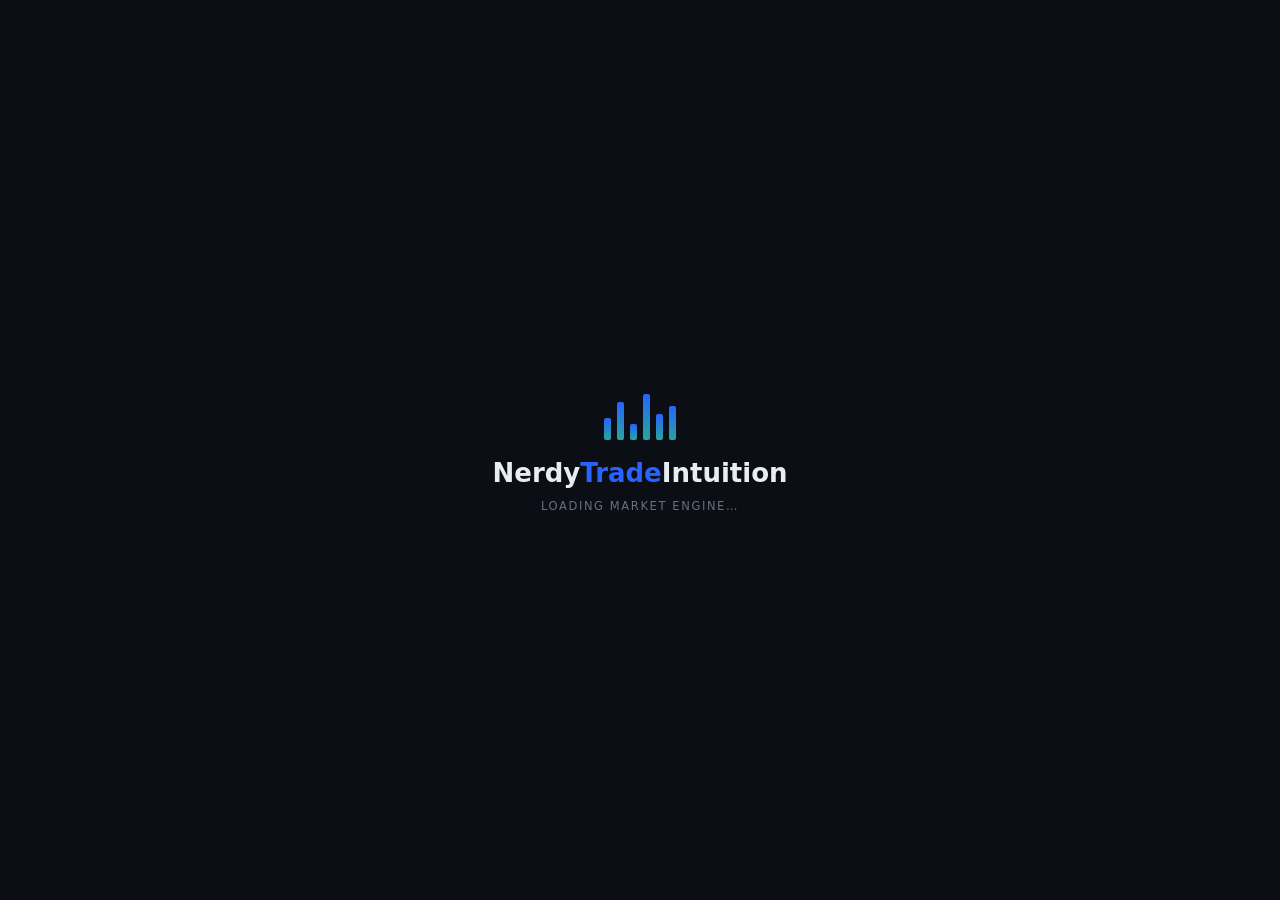
==== commit 0c0b359f: "Add files via upload" ====
--- a/index.html
+++ b/index.html
@@ -1,2192 +1,254 @@
 <!DOCTYPE html>
-<html lang="en">
+<html lang="en" data-theme="dark">
 <head>
 <meta charset="UTF-8">
-<meta name="viewport" content="width=device-width, initial-scale=1.0, maximum-scale=1.0, user-scalable=no">
-<title>NerdyTradeIntuition — Indian Stocks Chart Practice</title>
-<style>
-  :root{
-    --bg:#0d1117; --panel:#12161f; --panel2:#161b24; --border:#242a35;
-    --text:#c9d1d9; --dim:#7d8695; --accent:#3b82f6;
-    --up:#26a69a; --down:#ef5350; --buy:#16a34a; --sell:#dc2626;
-    --vwap:#f5a623; --avwap:#3b82f6; --ema9:#e879f9; --ema21:#38bdf8;
-    --pd:#ef5350; --pw:#818cf8; --pm:#f472b6;
-    --grid:#1c212b; --axisline:#2b303b;
-    --panel-width: 320px;
-  }
-  .theme-light{
-    --bg:#f5f6f8; --panel:#ffffff; --panel2:#eef0f3; --border:#dde1e8;
-    --text:#1b1f27; --dim:#5b6270; --grid:#e3e6ec; --axisline:#cfd4dc;
-  }
-  *{box-sizing:border-box;}
-  body{margin:0;padding:0;background:var(--bg);color:var(--text);font-family:'Segoe UI',system-ui,Roboto,Arial,sans-serif;height:100vh;overflow:hidden;}
-  .app{display:flex;flex-direction:column;height:100vh;}
-
-  /* ---------------- splash ---------------- */
-  #splash{position:fixed;inset:0;z-index:999;background:#0b0e14;display:flex;align-items:center;justify-content:center;
-    flex-direction:column;transition:opacity .55s ease, visibility .55s;}
-  #splash.splash-hide{opacity:0;visibility:hidden;}
-  .splash-bars{display:flex;align-items:flex-end;gap:6px;height:54px;margin-bottom:18px;}
-  .splash-bars i{display:block;width:7px;border-radius:2px;background:linear-gradient(180deg,#3b82f6,#26a69a);
-    animation:barPulse 1.1s ease-in-out infinite;}
-  .splash-bars i:nth-child(1){animation-delay:0s;}
-  .splash-bars i:nth-child(2){animation-delay:.12s;}
-  .splash-bars i:nth-child(3){animation-delay:.24s;}
-  .splash-bars i:nth-child(4){animation-delay:.36s;}
-  .splash-bars i:nth-child(5){animation-delay:.48s;}
-  .splash-bars i:nth-child(6){animation-delay:.6s;}
-  @keyframes barPulse{ 0%,100%{height:14px;opacity:.55;} 50%{height:54px;opacity:1;} }
-  .splash-title{font-size:26px;font-weight:800;letter-spacing:.5px;color:#e8ecf3;opacity:0; animation:titleIn .7s ease forwards .25s;}
-  .splash-title span{color:#3b82f6;}
-  .splash-sub{font-size:12.5px;color:#66707f;margin-top:8px;letter-spacing:1.5px;text-transform:uppercase;opacity:0; animation:titleIn .7s ease forwards .5s;}
-  @keyframes titleIn{ from{opacity:0;transform:translateY(8px);} to{opacity:1;transform:translateY(0);} }
-
-  /* ---------------- header ---------------- */
-  .toolbar{display:flex;align-items:center;gap:8px;padding:8px 10px;background:var(--panel);border-bottom:1px solid var(--border);flex-wrap:wrap;}
-  .toolbar.row2{padding-top:0;padding-bottom:8px;border-bottom:1px solid var(--border);}
-  .group{display:flex;align-items:center;gap:4px;padding-right:8px;border-right:1px solid var(--border);flex-wrap:wrap;}
-  .group:last-child{border-right:none;}
-  .ticker-box{display:flex;flex-direction:column;line-height:1.1;min-width:110px;}
-  .ticker-box .sym{font-weight:700;font-size:15px;letter-spacing:.3px;}
-  .ticker-box .px{font-size:13px;color:var(--dim);font-variant-numeric:tabular-nums;}
-  .ticker-box .px.up{color:var(--up);} .ticker-box .px.down{color:var(--down);}
-  
-  button{background:var(--panel2);color:var(--text);border:1px solid var(--border);padding:6px 9px;border-radius:5px;cursor:pointer;font-size:12px;white-space:nowrap;transition:.15s;}
-  button:hover{filter:brightness(1.2);}
-  button.active{background:var(--accent);border-color:var(--accent);color:#fff;}
-  button.buy{background:var(--buy);border-color:var(--buy);color:#fff;font-weight:700;}
-  button.sell{background:var(--sell);border-color:var(--sell);color:#fff;font-weight:700;}
-  button.buy:disabled,button.sell:disabled,button:disabled{opacity:.35;cursor:not-allowed;}
-  
-  select,input[type=number]{background:var(--panel2);color:var(--text);border:1px solid var(--border);border-radius:5px;padding:5px 6px;font-size:12px;min-width:50px;}
-  input[type=number]{width:60px;}
-  input:disabled{opacity:.4;}
-  input[type=range]{width:110px;vertical-align:middle;}
-  
-  /* ---------------- main layout ---------------- */
-  .main{flex:1;display:flex;min-height:0;position:relative;}
-  .chart-col{flex:1;position:relative;min-width:0;}
-  #chartCanvas{display:block;width:100%;height:100%;touch-action:none;cursor:crosshair;}
-  
-  .watermark{position:absolute;top:14px;left:16px;z-index:5;pointer-events:none;opacity:.85;}
-  .watermark .sym{font-size:26px;font-weight:800;color:rgba(150,160,180,.16);}
-  .watermark .tf{font-size:14px;color:rgba(150,160,180,.14);}
-  .theme-light .watermark .sym,.theme-light .watermark .tf{color:rgba(0,0,0,.08);}
-  
-  .tz-badge{position:absolute;top:14px;right:82px;z-index:5;font-size:10.5px;color:var(--dim);
-    background:rgba(0,0,0,.25);padding:3px 7px;border-radius:10px;pointer-events:none;}
-  .theme-light .tz-badge{background:rgba(0,0,0,.06);}
-  
-  #realTimeClock {position:absolute; bottom:6px; right:8px; z-index:5; font-size:11px; color:var(--dim); pointer-events:none; background:transparent; font-weight:600;}
-
-  .jump-live{position:absolute;bottom:34px;right:8px;z-index:15;padding:5px 12px;border-radius:14px;
-    background:var(--accent);color:#fff;border:none;font-size:11px;cursor:pointer;display:none;font-weight:600;box-shadow:0 4px 10px rgba(0,0,0,.3);}
-  .jump-live.show{display:block;}
-  .hint{position:absolute;bottom:8px;left:12px;z-index:5;font-size:10px;color:var(--dim);pointer-events:none;opacity:.7;}
-
-  /* ---------------- on-chart quick trade dock ---------------- */
-  .chart-dock{position:absolute;top:46px;right:78px;z-index:20;display:flex;align-items:center;gap:5px;
-    background:rgba(18,22,31,.82);backdrop-filter:blur(4px);border:1px solid var(--border);border-radius:8px;padding:5px;box-shadow:0 4px 14px rgba(0,0,0,.35);}
-  .chart-dock.hidden { display: none !important; }
-  .theme-light .chart-dock{background:rgba(255,255,255,.88);}
-  .chart-dock-qty{display:flex;align-items:center;gap:2px;margin-right:2px;}
-  .chart-dock-qty input{width:38px;text-align:center;padding:4px 2px;font-size:11px;}
-  .chart-dock-qty button{padding:4px 6px;font-size:11px;}
-  .cd-btn{padding:6px 10px;font-size:11px;}
-  .cd-close{background:var(--panel2);}
-  @media (max-width:768px){ .chart-dock{right:8px;top:auto;bottom:56px;flex-wrap:wrap;max-width:180px;} }
-
-  /* ---------------- resizer & side panel ---------------- */
-  .resizer {
-    width: 6px; background: var(--panel2); cursor: col-resize; flex-shrink: 0; z-index: 10;
-    border-left: 1px solid var(--border); border-right: 1px solid var(--border); transition: background 0.2s;
-  }
-  .resizer:hover, .resizer.active { background: var(--accent); }
-
-  .side{width:var(--panel-width); flex-shrink:0; background:var(--panel); overflow-y:hidden; display:flex; flex-direction:column; position:relative; transition: width 0.15s;}
-  .side.collapsed{width:0; overflow:hidden; border-left:none;}
-  
-  .side-tabs{display:flex;border-bottom:1px solid var(--border);flex-shrink:0;}
-  .side-tab{flex:1;background:transparent;border:none;border-radius:0;padding:10px 4px;font-size:11.5px;color:var(--dim);border-bottom:2px solid transparent;}
-  .side-tab.active{color:var(--text);border-bottom:2px solid var(--accent);background:var(--panel2);}
-  
-  .side-body{overflow-y:auto;flex:1;}
-  .side-inner{padding:12px;}
-  .tab-panel{display:none;} .tab-panel.active{display:block;}
-
-  .mobile-panel-header { display: none; justify-content: space-between; align-items: center; padding: 10px 12px; border-bottom: 1px solid var(--border); background: var(--panel2); }
-  .mobile-panel-header h2 { margin: 0; font-size: 14px; color: var(--text); }
-  .mobile-panel-header button { padding: 4px 10px; font-size: 14px; font-weight: bold; background: transparent; border: 1px solid var(--dim); }
-
-  .card{background:var(--panel2);border:1px solid var(--border);border-radius:8px;padding:10px;margin-bottom:12px;}
-  .card h3{margin:0 0 8px;font-size:11px;text-transform:uppercase;letter-spacing:.6px;color:var(--dim);}
-  .pos-row{display:flex;justify-content:space-between;font-size:13px;margin-bottom:6px;}
-  .pos-row b{font-variant-numeric:tabular-nums;}
-  .pnl-pos{color:var(--up);} .pnl-neg{color:var(--down);}
-  
-  .metric-grid{display:grid;grid-template-columns:1fr 1fr;gap:8px;}
-  .metric{background:var(--panel);border:1px solid var(--border);border-radius:6px;padding:6px 8px;}
-  .metric .lbl{font-size:9.5px;color:var(--dim);text-transform:uppercase;}
-  .metric .val{font-size:13.5px;font-weight:700;font-variant-numeric:tabular-nums;}
-  
-  .log-table{width:100%;border-collapse:collapse;font-size:11px;}
-  .log-table th{text-align:left;color:var(--dim);font-weight:600;padding:3px 4px;border-bottom:1px solid var(--border);position:sticky;top:0;background:var(--panel2);}
-  .log-table td{padding:3px 4px;border-bottom:1px solid var(--border);font-variant-numeric:tabular-nums;}
-  .log-empty{color:var(--dim);font-size:12px;padding:6px 2px;}
-  .badge-long{color:var(--up);font-weight:700;} .badge-short{color:var(--down);font-weight:700;}
-  .reset-btn{width:100%;margin-top:4px;}
-  
-  .setting-row{display:flex;align-items:center;justify-content:space-between;font-size:12px;margin-bottom:10px;gap:8px;}
-  .setting-row label{color:var(--dim);flex-shrink:0;}
-  .setting-row .sv{font-size:11px;color:var(--text);min-width:44px;text-align:right;font-variant-numeric:tabular-nums;}
-  .hotkeys{font-size:11px;color:var(--dim);line-height:1.9;}
-  .hotkeys b{color:var(--text);background:var(--panel);border:1px solid var(--border);border-radius:4px;padding:1px 5px;font-family:monospace;}
-  .persist-note{font-size:10px;color:var(--dim);margin-top:6px;line-height:1.4;}
-  
-  .fib-group{display:flex;align-items:center;gap:3px;padding-right:8px;border-right:1px solid var(--border);}
-  .fib-group .grp-lbl{font-size:10px;color:var(--dim);font-weight:700;margin-right:2px;}
-  .fib-group button{font-size:10.5px;padding:5px 6px;}
-  
-  .side-trade-btns { display: grid; grid-template-columns: 1fr 1fr; gap: 6px; margin-bottom: 8px;}
-  .side-trade-btns button { font-size: 13px; padding: 10px 4px; }
-  .side-tpsl { display: grid; grid-template-columns: 1fr 1fr; gap: 8px; margin-bottom: 8px;}
-  .dock-lbl{font-size:10px;color:var(--dim);text-transform:uppercase;letter-spacing:.4px; margin-bottom:3px;}
-  .dock-qty{display:flex;align-items:center;gap:3px;}
-  .dock-qty input{width:100%;text-align:center;padding:6px 2px;font-size:13px;}
-  .dock-qty button{flex:0 0 30px;padding:6px 0;font-size:14px;}
-  
-  ::-webkit-scrollbar{width:8px;height:8px;} ::-webkit-scrollbar-thumb{background:var(--border);border-radius:4px;}
-
-  /* ---------------- mobile overrides ---------------- */
-  @media (max-width: 768px) {
-    .resizer { display: none; }
-    .side { 
-      position: absolute; right: 0; top: 0; bottom: 0; z-index: 100;
-      width: 85%; max-width: 400px;
-      transform: translateX(100%); transition: transform 0.3s cubic-bezier(0.4, 0, 0.2, 1);
-      border-left: 1px solid var(--border); box-shadow: -10px 0 20px rgba(0,0,0,0.5);
-    }
-    .side.show-mobile { transform: translateX(0); display: flex !important; }
-    .mobile-panel-header { display: flex; }
-    .hint { display: none; } 
-  }
-</style>
+<meta name="viewport" content="width=device-width, initial-scale=1, maximum-scale=1, user-scalable=no, viewport-fit=cover">
+<title>NerdyTradeIntuition — Chart Practice</title>
+<meta name="description" content="Personal replay & intuition-training chart simulator for Indian markets.">
+<meta name="theme-color" content="#131722" id="metaTheme">
+<meta name="mobile-web-app-capable" content="yes">
+<meta name="apple-mobile-web-app-capable" content="yes">
+<meta name="apple-mobile-web-app-title" content="NerdyTrade">
+<meta name="apple-mobile-web-app-status-bar-style" content="black-translucent">
+<link rel="manifest" href="manifest.webmanifest">
+<link rel="icon" type="image/svg+xml" href="icons/icon.svg">
+<link rel="apple-touch-icon" href="icons/apple-touch-icon.png">
+<link rel="stylesheet" href="style.css">
 </head>
 <body>
 
 <div id="splash">
-  <div class="splash-bars">
-    <i style="height:22px"></i><i style="height:38px"></i><i style="height:16px"></i>
-    <i style="height:46px"></i><i style="height:26px"></i><i style="height:34px"></i>
+  <div class="sp-bars"><i style="height:22px"></i><i style="height:38px"></i><i style="height:16px"></i><i style="height:46px"></i><i style="height:26px"></i><i style="height:34px"></i></div>
+  <div class="sp-t">Nerdy<span>Trade</span>Intuition</div>
+  <div class="sp-s">Loading market engine…</div>
+</div>
+
+<div id="app">
+  <!-- ============ TOP BAR ============ -->
+  <header id="topbar">
+    <div class="brand">
+      <svg width="24" height="24" viewBox="0 0 64 64" aria-hidden="true"><rect width="64" height="64" rx="14" fill="#131722"/><g stroke-linecap="round"><path d="M18 14v8M18 40v10" stroke="#ef5350" stroke-width="3"/><rect x="13" y="22" width="10" height="18" rx="2" fill="#ef5350"/><path d="M32 8v10M32 36v12" stroke="#26a69a" stroke-width="3"/><rect x="27" y="18" width="10" height="18" rx="2" fill="#26a69a"/><path d="M46 20v6M46 46v8" stroke="#26a69a" stroke-width="3"/><rect x="41" y="26" width="10" height="20" rx="2" fill="#26a69a"/></g></svg>
+      <b>Nerdy<span>Trade</span></b>
+    </div>
+    <div class="tick"><span id="sym">—</span><div class="row"><span id="px" class="num">—</span><span id="chg" class="num"></span></div></div>
+    <span class="sep"></span>
+    <div class="seg" id="tfSeg"></div>
+    <button class="btn" id="tfMore" title="All timeframes"><span id="tfMoreLbl" class="menu-btn-label">More</span><i data-ic="chev" data-sz="14" class="caret"></i></button>
+    <span class="sep"></span>
+    <button class="btn" id="btnStyle" title="Chart style"><i id="styleIc" data-ic="candles"></i><i data-ic="chev" data-sz="14" class="caret"></i></button>
+    <button class="btn" id="btnInd" title="Indicators"><i data-ic="activity"></i><span>Indicators</span><i data-ic="chev" data-sz="14" class="caret"></i></button>
+    <button class="btn" id="btnLevels" title="Levels: PD / PW / PM / Day / ORB"><i data-ic="levels"></i><span>Levels</span><i data-ic="chev" data-sz="14" class="caret"></i></button>
+    <button class="btn" id="btnNaked" title="Naked price — hide all indicators & levels (H)"><i id="nakedIc" data-ic="eye"></i><span>Naked</span></button>
+    <span class="grow"></span>
+    <button class="btn solid" id="btnNext" title="Load a new random chart (N)"><i data-ic="dice"></i><span>New chart</span></button>
+    <button class="btn icon" id="btnTheme" title="Light / dark theme (T)"><i id="themeIc" data-ic="moon"></i></button>
+    <button class="btn icon" id="btnShot" title="Save chart screenshot"><i data-ic="camera"></i></button>
+    <button class="btn icon only-m" id="btnTools" title="Tools"><i data-ic="more"></i></button>
+    <button class="btn icon" id="btnSettings" title="Settings & chart customisation"><i data-ic="settings"></i></button>
+    <button class="btn" id="installBtn" style="display:none" title="Install as an app"><i data-ic="install"></i><span>Install</span></button>
+    <button class="btn icon" id="btnSide" title="Toggle panel"><i data-ic="panel"></i></button>
+  </header>
+
+  <div id="body">
+    <!-- ============ LEFT RAIL ============ -->
+    <nav id="rail">
+      <button class="btn icon on" id="toolCursor" title="Cursor (Esc)"><i data-ic="crosshair"></i></button>
+      <button class="btn icon" id="toolMeasure" title="Measure (M)"><i data-ic="ruler"></i></button>
+      <button class="btn icon" id="toolHline" title="Horizontal line (L)"><i data-ic="hline"></i></button>
+      <button class="btn icon" id="toolClear" title="Remove my lines & measure"><i data-ic="trash"></i></button>
+      <div class="rsep"></div>
+      <button class="btn icon" id="railGrid" title="Grid"><i data-ic="grid"></i></button>
+      <button class="btn icon" id="railBreaks" title="Session breaks"><i data-ic="layers"></i></button>
+      <button class="btn icon" id="railCross" title="Crosshair"><i data-ic="target"></i></button>
+      <div class="grow"></div>
+      <button class="btn icon" id="toolFit" title="Reset view (double-click chart)"><i data-ic="fit"></i></button>
+    </nav>
+
+    <!-- ============ CHART ============ -->
+    <main id="chartwrap">
+      <canvas id="chartCanvas"></canvas>
+      <div id="watermark"><div class="s" id="wmSym"></div><div class="t" id="wmTf"></div></div>
+
+      <div id="dock">
+        <div class="stepper qtywrap" style="gap:2px"><button class="btn sm" data-step="-1" title="Qty −"><i data-ic="minus" data-sz="14"></i></button><input type="number" id="dockQty" min="1" value="10"><button class="btn sm" data-step="1" title="Qty +"><i data-ic="plus" data-sz="14"></i></button></div>
+        <button class="btn sm buy" id="dockBuy" title="Buy at market (B)">BUY</button>
+        <button class="btn sm sell" id="dockSell" title="Sell at market (S)">SELL</button>
+        <button class="btn sm solid sm-hide" id="dockClose" title="Close position (C)">CLOSE</button>
+        <button class="btn sm solid sm-hide" id="dockRev" title="Reverse (V)"><i data-ic="reverse" data-sz="14"></i></button>
+        <span class="rr num" id="dockRR">RR —</span>
+      </div>
+
+      <button class="btn solid sm" id="jumpLive"><i data-ic="fast" data-sz="14"></i> Jump to live</button>
+
+      <div id="replayBar">
+        <button class="btn icon" id="rpRestart" title="Restart this chart (R)"><i data-ic="restart"></i></button>
+        <button class="btn icon" id="rpStep" title="Step to next candle (→)"><i data-ic="stepf"></i></button>
+        <button class="btn icon play" id="rpPlay" title="Play / Pause (Space)"><i id="rpPlayIc" data-ic="pause"></i></button>
+        <button class="btn icon" id="rpSkip" title="Skip to next session open (Shift+→)"><i data-ic="fast"></i></button>
+        <select id="rpSpeed" title="Replay speed ([ and ])"></select>
+        <div class="clock num"><b id="rpClock">—</b><span id="rpDate">—</span></div>
+      </div>
+      <div id="hint">Drag to pan · wheel / pinch to zoom · drag price axis to scale · grab TP / SL pills to move them</div>
+    </main>
+
+    <div id="resizer" title="Drag to resize · double-click to reset"></div>
+
+    <!-- ============ SIDE PANEL ============ -->
+    <aside id="side">
+      <div class="mob-head"><span>Panel</span><button class="btn icon" id="sideClose"><i data-ic="x"></i></button></div>
+      <div class="stabs">
+        <button class="stab on" data-tab="trade"><i data-ic="trade" data-sz="16"></i>Trade</button>
+        <button class="stab" data-tab="stats"><i data-ic="stats" data-sz="16"></i>Stats</button>
+        <button class="stab" data-tab="journal"><i data-ic="journal" data-sz="16"></i>Journal</button>
+      </div>
+      <div class="sbody">
+
+        <!-- TRADE -->
+        <div class="tp on" id="tab-trade">
+          <div class="card" id="posCard">
+            <h3>Position <span id="posHold" class="dim num"></span></h3>
+            <div class="status-big"><span class="pill" id="posPill">FLAT</span><div style="text-align:right"><div class="bigpnl" id="posPnl">₹0</div><div class="note" style="margin:0" id="posPnlSub">no open trade</div></div></div>
+            <div class="kv"><span>Entry</span><b id="posEntry">—</b></div>
+            <div class="kv"><span>Qty</span><b id="posQty">—</b></div>
+            <div class="kv"><span>Target</span><b id="posTp">—</b></div>
+            <div class="kv"><span>Stop</span><b id="posSl">—</b></div>
+            <div class="kv"><span>Risk · Reward</span><b id="posRiskReward">—</b></div>
+            <div class="kv"><span>MFE · MAE</span><b id="posExc">—</b></div>
+            <div class="chips" id="posChips">
+              <button class="chip" id="chBE">SL → Breakeven</button>
+              <button class="chip" id="chTP1">TP 1R</button><button class="chip" id="chTP2">TP 2R</button><button class="chip" id="chTP3">TP 3R</button>
+              <button class="chip" id="chTrail"><i data-ic="zap" data-sz="12" style="display:inline-flex;vertical-align:-2px"></i> Trail</button>
+            </div>
+            <div class="row2" style="margin-top:8px">
+              <button class="btn solid block" id="posClose"><i data-ic="x" data-sz="14"></i> Close (C)</button>
+              <button class="btn solid block" id="posRev"><i data-ic="reverse" data-sz="14"></i> Reverse (V)</button>
+            </div>
+            <div class="note">Drag the green <b>TP</b> / red <b>SL</b> pills on the chart. Release to commit.</div>
+          </div>
+
+          <div class="card" style="border-color:color-mix(in srgb,var(--accent) 45%,var(--border))">
+            <h3>Order ticket <span class="dim" id="tkSeg"></span></h3>
+            <div class="row2">
+              <div><div class="lbl">Quantity</div><div class="stepper"><button class="btn" data-step="-1"><i data-ic="minus" data-sz="14"></i></button><input type="number" id="sideQty" min="1" value="10"><button class="btn" data-step="1"><i data-ic="plus" data-sz="14"></i></button></div></div>
+              <div><div class="lbl">Risk % → size</div><div class="stepper"><input type="number" id="tkRiskPct" step="0.25" min="0.05" value="1"><button class="btn" id="btnSize" title="Set quantity from risk %"><i data-ic="target" data-sz="14"></i></button></div></div>
+            </div>
+            <div class="row2" style="margin-top:8px">
+              <div><div class="lbl">Target (pts)</div><input type="number" id="sideTp" step="0.05" min="0"></div>
+              <div><div class="lbl">Stop (pts)</div><input type="number" id="sideSl" step="0.05" min="0"></div>
+            </div>
+            <div class="kv" style="margin-top:8px"><span>R : R</span><b id="tkRR">—</b></div>
+            <div class="kv"><span>Risk · Reward (est.)</span><b id="tkRiskRew">—</b></div>
+            <div class="row2" style="margin-top:8px">
+              <button class="btn buy block" id="sideBuy" style="height:40px;font-size:14px">BUY (B)</button>
+              <button class="btn sell block" id="sideSell" style="height:40px;font-size:14px">SELL (S)</button>
+            </div>
+            <div class="note">While flat, a faint plan line shows on the chart — drag it to set stop / target distance. Hover BUY / SELL to flip its side.</div>
+          </div>
+
+          <details class="card" id="rcDetails">
+            <summary>Risk &amp; qty calculator <span class="dim">NSE charges</span></summary>
+            <div class="row2">
+              <div><div class="lbl">Capital ₹</div><input type="number" id="rcCapital"></div>
+              <div><div class="lbl">Risk %</div><input type="number" id="rcRiskPct" value="1" step="0.1"></div>
+              <div><div class="lbl">Risk ₹</div><input type="number" id="rcRiskAmt" value="1000"></div>
+              <div><div class="lbl">Segment</div><select class="fld" id="rcSegment"><option value="intraday">Intraday</option><option value="delivery">Delivery</option><option value="futures">Futures</option><option value="options">Options</option></select></div>
+              <div id="rcLevRow"><div class="lbl">Leverage</div><input type="number" id="rcLeverage" value="5"></div>
+              <div id="rcLotRow" class="hidden"><div class="lbl">Lot size</div><input type="number" id="rcLot" value="1"></div>
+            </div>
+            <div class="note" id="rcRuin">Survival: —</div>
+            <div class="row2" style="margin-top:6px"><button class="btn buy" id="rcDirLong">LONG</button><button class="btn solid" id="rcDirShort">SHORT</button></div>
+            <div class="row3" style="margin-top:8px">
+              <div><div class="lbl">Entry</div><input type="number" id="rcEntry" value="100" step="0.05"></div>
+              <div><div class="lbl">Stop loss</div><input type="number" id="rcSl" value="98" step="0.05"></div>
+              <div><div class="lbl">Custom TP</div><input type="number" id="rcTp" value="106" step="0.05"></div>
+            </div>
+            <button class="btn solid block" id="rcPull" style="margin-top:8px">Use chart price as entry</button>
+            <div class="kpis" style="margin-top:8px">
+              <div class="kpi"><div class="k" id="rcQtyLbl">Qty</div><div class="v" id="rcQty">0</div></div>
+              <div class="kpi"><div class="k">Risk / unit</div><div class="v" id="rcRiskUnit">₹0</div></div>
+              <div class="kpi"><div class="k">Notional</div><div class="v" id="rcNotional">₹0</div></div>
+              <div class="kpi"><div class="k">Margin</div><div class="v" id="rcMargin">₹0</div></div>
+              <div class="kpi"><div class="k">Charges @1R</div><div class="v" id="rcCharges">₹0</div></div>
+              <div class="kpi"><div class="k">True breakeven</div><div class="v" id="rcBE">₹0</div></div>
+            </div>
+            <div class="note neg hidden" id="rcWarn"></div>
+            <div class="note">Brok ₹<span id="rcChBrok">0</span> · STT ₹<span id="rcChStt">0</span> · Exch+SEBI ₹<span id="rcChExch">0</span> · Stamp ₹<span id="rcChStamp">0</span> · GST ₹<span id="rcChGst">0</span></div>
+            <button class="btn solid block" id="rcApply" style="margin-top:8px">Apply qty + stop / target to ticket</button>
+            <div class="lbl" style="margin-top:10px">R-multiple targets</div>
+            <table class="tbl"><thead><tr><th>Lvl</th><th>R</th><th>Price</th><th>Net</th><th>ROI</th></tr></thead><tbody id="rcTableBody"></tbody></table>
+          </details>
+
+          <div class="card">
+            <h3>Session snapshot</h3>
+            <div class="kv"><span>Day open</span><b id="sesOpen">—</b></div>
+            <div class="kv"><span>Day high</span><b id="sesHigh">—</b></div>
+            <div class="kv"><span>Day low</span><b id="sesLow">—</b></div>
+            <div class="kv"><span>Day range</span><b id="sesRange">—</b></div>
+            <div class="kv"><span>Day trend</span><b id="sesTrend">—</b></div>
+          </div>
+
+          <details class="card">
+            <summary>Keyboard shortcuts</summary>
+            <div class="hk">
+              <div><b>B</b> Buy · <b>S</b> Sell · <b>C</b> Close · <b>V</b> Reverse</div>
+              <div><b>Space</b> Play / pause · <b>→</b> Step candle · <b>⇧→</b> Next session</div>
+              <div><b>R</b> Restart · <b>N</b> New chart · <b>[</b> <b>]</b> Speed</div>
+              <div><b>1</b>–<b>9</b> Timeframes · <b>H</b> Naked price · <b>T</b> Theme</div>
+              <div><b>M</b> Measure · <b>L</b> Horizontal line · <b>Esc</b> Cursor · <b>E</b> SL→BE</div>
+            </div>
+          </details>
+        </div>
+
+        <!-- STATS -->
+        <div class="tp" id="tab-stats">
+          <div class="row2" style="margin-bottom:10px">
+            <select class="fld" id="stRange"><option value="all">All time</option><option value="today">Today</option><option value="7d">Last 7 days</option><option value="20">Last 20 trades</option><option value="50">Last 50 trades</option></select>
+            <select class="fld" id="stSym"><option value="">All symbols</option></select>
+          </div>
+          <div id="statsBody"></div>
+        </div>
+
+        <!-- JOURNAL -->
+        <div class="tp" id="tab-journal">
+          <div class="btnrow" style="margin-top:0">
+            <button class="btn sm solid" id="jrCsv"><i data-ic="download" data-sz="14"></i> CSV</button>
+            <button class="btn sm solid" id="jrJson"><i data-ic="download" data-sz="14"></i> Backup</button>
+            <button class="btn sm solid" id="jrImport"><i data-ic="upload" data-sz="14"></i> Restore</button>
+            <button class="btn sm danger" id="jrClear"><i data-ic="trash" data-sz="14"></i> Clear</button>
+            <input type="file" id="jrFile" accept="application/json,.json" class="hidden">
+          </div>
+          <div id="journalBody"></div>
+        </div>
+      </div>
+    </aside>
   </div>
-  <div class="splash-title">Nerdy<span>Trade</span>Intuition</div>
-  <div class="splash-sub">Loading live market engine…</div>
+
+  <footer id="status">
+    <span><b id="stSeed">—</b></span>
+    <span class="hide-m"><span id="stDate">—</span></span>
+    <span class="prog hide-m" title="Progress through this chart's data"><i id="stProg"></i></span>
+    <span id="stMode">—</span>
+    <span class="grow"></span>
+    <span id="stToday" class="hide-m">Today —</span>
+    <span id="stNet">Net —</span>
+    <span class="hide-m">IST</span>
+  </footer>
 </div>
 
-<div class="app">
-  <div class="toolbar">
-    <div class="group ticker-box">
-      <span class="sym" id="sym">LOADING…</span>
-      <span class="px" id="px">₹ 0.00</span>
-    </div>
-    <div class="group">
-      <select id="speedSel" title="Playback speed mapping real time to sim time">
-        <option value="1" selected>1x (Realtime)</option>
-        <option value="10">10x</option>
-        <option value="60">60x (1m/sec)</option>
-        <option value="300">300x (5m/sec)</option>
-        <option value="1200">1200x (20m/sec)</option>
-        <option value="3600">3600x (1H/sec)</option>
-      </select>
-      <button id="btnPlay" title="Play / Pause (Space)" class="active">⏸ Pause</button>
-      <button id="btnReplay" title="Replay this chart (R)">⟲ Replay</button>
-      <button id="btnNext" title="Load a new random stock (N)">Next Stock ▶</button>
-    </div>
-    <div class="group" style="border-right:none;margin-left:auto;">
-      <button id="btnTheme" title="Toggle theme">🌙 Dark</button>
-      <button id="btnSide" title="Toggle side panel">☰ Panel</button>
-    </div>
-  </div>
-
-  <div class="toolbar row2">
-    <div class="group" id="tfGroup">
-      <button class="tf-btn" data-tf="1">1m</button>
-      <button class="tf-btn active" data-tf="5">5m</button>
-      <button class="tf-btn" data-tf="15">15m</button>
-      <button class="tf-btn" data-tf="30">30m</button>
-      <button class="tf-btn" data-tf="60">1H</button>
-      <button class="tf-btn" data-tf="240">4H</button>
-      <button class="tf-btn" data-tf="D">1D</button>
-      <button class="tf-btn" data-tf="W">1W</button>
-      <button class="tf-btn" data-tf="M">1M</button>
-    </div>
-    <div class="group">
-      <button class="style-btn active" data-style="candle">Candles</button>
-      <button class="style-btn" data-style="bar">Bars</button>
-      <button class="style-btn" data-style="heikinashi">Heikin-Ashi</button>
-      <button class="style-btn" data-style="line">Line</button>
-    </div>
-    <div class="group">
-      <button id="btnVwap">VWAP</button>
-      <button id="btnAvwap">5D AVWAP</button>
-      <button id="btnEma9">EMA 9</button>
-      <button id="btnEma21">EMA 21</button>
-    </div>
-    <div class="fib-group">
-      <span class="grp-lbl" style="color:var(--pd)">PD</span>
-      <button id="btnPdHL">H/L</button>
-      <button id="btnPdFib">Fib</button>
-    </div>
-    <div class="fib-group">
-      <span class="grp-lbl" style="color:var(--pw)">PW</span>
-      <button id="btnPwHL">H/L</button>
-      <button id="btnPwFib">Fib</button>
-    </div>
-    <div class="fib-group">
-      <span class="grp-lbl" style="color:var(--pm)">PM</span>
-      <button id="btnPmHL">H/L</button>
-      <button id="btnPmFib">Fib</button>
-    </div>
-    <div class="group">
-      <select id="subPanelSel" title="Bottom sub-panel">
-        <option value="none">No sub-panel</option>
-        <option value="volume" selected>Volume</option>
-        <option value="rsi">RSI (14)</option>
-        <option value="oi">OI Flow (Sim)</option>
-      </select>
-    </div>
-    <div class="group" style="border-right:none;">
-      <button id="btnCrosshair" class="active">Crosshair</button>
-      <button id="btnSessionBreaks" class="active">Session Breaks</button>
-      <button id="btnGrid" class="active">Grid</button>
-      <button id="btnWatermark" class="active">Watermark</button>
-      <button id="btnToggleDock" class="active">Trade Dock</button>
-    </div>
-  </div>
-
-  <div class="main">
-    <div class="chart-col">
-      <canvas id="chartCanvas"></canvas>
-      <div class="watermark" id="watermark">
-        <div class="sym" id="wmSym">—</div>
-        <div class="tf" id="wmTf">5m</div>
-      </div>
-      <div class="tz-badge">IST (UTC+5:30)</div>
-      
-      <!-- Live Real-Time Clock placed at the bottom right corner of the chart area -->
-      <div id="realTimeClock">00:00:00 (UTC+5:30)</div>
-      
-      <div class="hint">Drag left/right to pan smoothly · drag right edge to scale price · wheel/pinch to zoom · drag TP/SL lines to adjust</div>
-      <button class="jump-live" id="btnJumpLive">● Jump to Live</button>
-
-      <div class="chart-dock" id="chartDock">
-        <div class="chart-dock-qty">
-          <button class="qtyStep" data-d="-1" data-target="chartQty">−</button>
-          <input type="number" id="chartQty" min="1" value="10">
-          <button class="qtyStep" data-d="1" data-target="chartQty">+</button>
-        </div>
-        <button class="buy cd-btn" id="chartBuy" title="Buy at market (B)">BUY</button>
-        <button class="sell cd-btn" id="chartSell" title="Sell at market (S)">SELL</button>
-        <button class="cd-btn cd-close" id="chartClose" title="Close position (C)">CLOSE</button>
-        <button class="cd-btn cd-close" id="chartReverse" title="Reverse position (V)">⇄</button>
-      </div>
-    </div>
-    
-    <div class="resizer" id="panelResizer" title="Drag to resize panel"></div>
-
-    <div class="side" id="side">
-      <div class="mobile-panel-header">
-        <h2>Trade Panel</h2>
-        <button id="btnMobileClosePanel">×</button>
-      </div>
-      
-      <div class="side-tabs">
-        <button class="side-tab active" data-tab="trade">Trade</button>
-        <button class="side-tab" data-tab="metrics">Metrics &amp; Log</button>
-        <button class="side-tab" data-tab="settings">Settings</button>
-      </div>
-
-      <div class="side-body"><div class="side-inner">
-        
-        <!-- TRADE TAB -->
-        <div class="tab-panel active" data-panel="trade">
-          <div class="card" style="border-color: var(--accent);">
-            <h3>Execute Trade</h3>
-            <div class="dock-lbl">Quantity</div>
-            <div class="dock-qty" style="margin-bottom:10px;">
-               <button class="qtyStep" data-d="-1">−</button>
-               <input type="number" id="sideQty" min="1" value="10">
-               <button class="qtyStep" data-d="1">+</button>
-            </div>
-            <div class="side-trade-btns">
-               <button class="buy" id="sideBuy">BUY MKT (B)</button>
-               <button class="sell" id="sideSell">SELL MKT (S)</button>
-            </div>
-            <div class="side-tpsl">
-               <div>
-                  <div class="dock-lbl">Target (pts)</div>
-                  <input type="number" id="sideTp" style="width:100%; padding:6px; font-size:13px;" min="0" placeholder="TP">
-               </div>
-               <div>
-                  <div class="dock-lbl">Stop (pts)</div>
-                  <input type="number" id="sideSl" style="width:100%; padding:6px; font-size:13px;" min="0" placeholder="SL">
-               </div>
-            </div>
-            <div style="display:grid;grid-template-columns:1fr 1fr;gap:6px;margin-top:6px;">
-              <button id="sideClosePos" style="padding:10px; font-weight:bold;">CLOSE (C)</button>
-              <button id="sideReverse" style="padding:10px; font-weight:bold;">⇄ REVERSE (V)</button>
-            </div>
-            <div class="persist-note">Tip: once a trade is live, grab the TP/SL lines on the chart and drag them — release to commit the new level.</div>
-          </div>
-
-          <details class="card" id="rcDetails">
-            <summary style="cursor:pointer;font-size:11px;text-transform:uppercase;letter-spacing:.6px;color:var(--dim);outline:none;">📐 Risk &amp; Qty Calculator</summary>
-            <div style="margin-top:10px;">
-              <div class="setting-row"><label>Capital ₹</label><input type="number" id="rcCapital" value="100000" style="width:110px;"></div>
-              <div class="setting-row"><label>Risk %</label><input type="number" id="rcRiskPct" value="1" step="0.1" style="width:110px;"></div>
-              <div class="setting-row"><label>Risk ₹</label><input type="number" id="rcRiskAmt" value="1000" style="width:110px;"></div>
-              <div class="pos-row" id="rcRuin" style="color:var(--dim);font-size:11px;">Survival: — losses</div>
-
-              <div class="setting-row"><label>Segment</label>
-                <select id="rcSegment" style="width:110px;">
-                  <option value="intraday" selected>Intraday</option>
-                  <option value="delivery">Delivery</option>
-                  <option value="futures">Futures</option>
-                  <option value="options">Options</option>
-                </select>
-              </div>
-              <div class="setting-row" id="rcLevRow"><label>Leverage</label><input type="number" id="rcLeverage" value="5" style="width:110px;"></div>
-              <div class="setting-row" id="rcLotRow" style="display:none;"><label>Lot Size</label><input type="number" id="rcLot" value="1" style="width:110px;"></div>
-              <div class="side-trade-btns" style="margin-top:2px;">
-                <button id="rcDirLong" class="buy active">LONG</button>
-                <button id="rcDirShort" class="sell">SHORT</button>
-              </div>
-
-              <div class="dock-lbl" style="margin-top:10px;">Price Levels</div>
-              <div class="setting-row"><label>Entry</label><input type="number" id="rcEntry" value="100.00" step="0.05" style="width:110px;"></div>
-              <div class="setting-row"><label>Stop Loss</label><input type="number" id="rcSl" value="98.00" step="0.05" style="width:110px;"></div>
-              <div class="setting-row"><label>Custom TP</label><input type="number" id="rcTp" value="106.00" step="0.05" style="width:110px;"></div>
-              <button id="rcPullChart" style="width:100%;">⤓ Use Current Chart Price as Entry</button>
-
-              <div class="metric-grid" style="margin-top:10px;">
-                <div class="metric"><div class="lbl" id="rcQtyLbl">Qty</div><div class="val" id="rcQty">0</div></div>
-                <div class="metric"><div class="lbl">Risk / Unit</div><div class="val" id="rcRiskUnit">₹0</div></div>
-                <div class="metric"><div class="lbl">Notional</div><div class="val" id="rcNotional">₹0</div></div>
-                <div class="metric"><div class="lbl">Margin Req.</div><div class="val" id="rcMargin">₹0</div></div>
-                <div class="metric"><div class="lbl">Total Charges</div><div class="val" id="rcCharges">₹0</div></div>
-                <div class="metric"><div class="lbl">True Breakeven</div><div class="val" id="rcBE">₹0</div></div>
-              </div>
-              <div class="persist-note" id="rcWarn" style="display:none;color:var(--down);"></div>
-              <div class="persist-note">Brok ₹<span id="rcChBrok">0</span> · STT ₹<span id="rcChStt">0</span> · Exch+SEBI ₹<span id="rcChExch">0</span> · Stamp ₹<span id="rcChStamp">0</span> · GST ₹<span id="rcChGst">0</span></div>
-              <button id="rcApply" style="width:100%;margin-top:8px;">↥ Apply Qty + TP/SL Above</button>
-
-              <div class="dock-lbl" style="margin-top:10px;">R-Multiple Targets</div>
-              <div style="max-height:220px;overflow-y:auto;">
-                <table class="log-table" id="rcTable">
-                  <thead><tr><th>Lvl</th><th>R</th><th>Price</th><th>Net PnL</th><th>ROI</th></tr></thead>
-                  <tbody id="rcTableBody"></tbody>
-                </table>
-              </div>
-            </div>
-          </details>
-
-          <div class="card">
-            <h3>Position Status</h3>
-            <div class="pos-row"><span>Status</span><b id="posStatus">FLAT</b></div>
-            <div class="pos-row"><span>Entry</span><b id="posEntry">—</b></div>
-            <div class="pos-row"><span>Qty</span><b id="posQty">—</b></div>
-            <div class="pos-row"><span>Target</span><b id="posTp">—</b></div>
-            <div class="pos-row"><span>Stop</span><b id="posSl">—</b></div>
-            <div class="pos-row" style="margin-top:6px; padding-top:6px; border-top:1px solid var(--border);">
-              <span>Open PnL</span><b id="posPnl" style="font-size:15px;">₹ 0.00</b>
-            </div>
-          </div>
-          
-          <div class="card">
-            <h3>Session Snapshot</h3>
-            <div class="pos-row"><span>Day High</span><b id="sesHigh">—</b></div>
-            <div class="pos-row"><span>Day Low</span><b id="sesLow">—</b></div>
-            <div class="pos-row"><span>Day Trend</span><b id="sesRegime">—</b></div>
-            <div class="pos-row"><span>Sim Time (IST)</span><b id="sesTime">—</b></div>
-          </div>
-
-          <div class="card">
-            <h3>Hotkeys</h3>
-            <div class="hotkeys">
-              <div><b>B</b> Buy &nbsp; <b>S</b> Sell &nbsp; <b>C</b> Close &nbsp; <b>V</b> Reverse</div>
-              <div><b>Space</b> Play/Pause &nbsp; <b>R</b> Replay</div>
-              <div><b>N</b> Next chart </div>
-              <div><b>[</b> / <b>]</b> Speed down/up</div>
-              <div><b>1</b>–<b>9</b> Jump to timeframe</div>
-            </div>
-          </div>
-        </div>
-
-        <!-- METRICS TAB (advanced stats + full trade log) -->
-        <div class="tab-panel" data-panel="metrics">
-          <div class="card">
-            <h3>Session Metrics</h3>
-            <div class="metric-grid">
-              <div class="metric"><div class="lbl">Trades</div><div class="val" id="mTrades">0</div></div>
-              <div class="metric"><div class="lbl">Win Rate</div><div class="val" id="mWinRate">—</div></div>
-              <div class="metric"><div class="lbl">Total PnL</div><div class="val" id="mTotalPnl">₹ 0</div></div>
-              <div class="metric"><div class="lbl">ROI on Capital</div><div class="val" id="mROI">—</div></div>
-              <div class="metric"><div class="lbl">Profit Factor</div><div class="val" id="mPF">—</div></div>
-              <div class="metric"><div class="lbl">Expectancy</div><div class="val" id="mExp">—</div></div>
-              <div class="metric"><div class="lbl">Avg Win</div><div class="val" id="mAvgWin">—</div></div>
-              <div class="metric"><div class="lbl">Avg Loss</div><div class="val" id="mAvgLoss">—</div></div>
-              <div class="metric"><div class="lbl">Best Trade</div><div class="val" id="mBest">—</div></div>
-              <div class="metric"><div class="lbl">Worst Trade</div><div class="val" id="mWorst">—</div></div>
-              <div class="metric"><div class="lbl">Max Drawdown</div><div class="val" id="mDD">—</div></div>
-              <div class="metric"><div class="lbl">Max Drawdown %</div><div class="val" id="mDDPct">—</div></div>
-              <div class="metric"><div class="lbl">Max Win Streak</div><div class="val" id="mWinStreak">—</div></div>
-              <div class="metric"><div class="lbl">Max Loss Streak</div><div class="val" id="mLossStreak">—</div></div>
-              <div class="metric"><div class="lbl">Avg R-Multiple</div><div class="val" id="mAvgR">—</div></div>
-              <div class="metric"><div class="lbl">Long Win Rate</div><div class="val" id="mLongWR">—</div></div>
-              <div class="metric"><div class="lbl">Short Win Rate</div><div class="val" id="mShortWR">—</div></div>
-              <div class="metric"><div class="lbl">SL / TP / Manual Exits</div><div class="val" id="mExitMix" style="font-size:11.5px;">—</div></div>
-            </div>
-            <div class="dock-lbl" style="margin-top:12px;">Equity Curve (with drawdown)</div>
-            <canvas id="eqSpark" height="90" style="width:100%;height:90px;margin-top:4px;"></canvas>
-            <button class="reset-btn" id="btnResetStats">Reset Stats</button>
-            <div class="persist-note">Trades, stats, theme and panel width are saved locally. "Reset Stats" clears them.</div>
-          </div>
-
-          <div class="card">
-            <h3>Trade Log</h3>
-            <div style="max-height:420px;overflow-y:auto;">
-              <table class="log-table" id="logTable">
-                <thead><tr><th>Sym</th><th>Dir</th><th>Entry</th><th>Exit</th><th>Qty</th><th>PnL</th><th>Via</th></tr></thead>
-                <tbody id="logBody"></tbody>
-              </table>
-              <div class="log-empty" id="logEmpty">No closed trades yet.</div>
-            </div>
-          </div>
-        </div>
-
-        <!-- SETTINGS TAB -->
-        <div class="tab-panel" data-panel="settings">
-          <div class="card">
-            <h3>Trading</h3>
-            <div class="setting-row"><label>Sound on trade</label><input type="checkbox" id="setSound"></div>
-            <div class="persist-note">Sound works when buying or selling at Market/SL/TP.</div>
-          </div>
-        </div>
-
-      </div></div>
-    </div>
-  </div>
-</div>
-
-<script>
-(function(){
-"use strict";
-
-/* ============================================================
-   Persistence & Resizer
-   ============================================================ */
-const LS_THEME = 'nti_theme';
-const LS_TRADES = 'nti_trades_v1';
-const LS_PANEL_W = 'nti_panel_w';
-
-function lsGet(key){ try{ return localStorage.getItem(key); }catch(e){ return null; } }
-function lsSet(key, val){ try{ localStorage.setItem(key, val); }catch(e){ /* ignore */ } }
-
-const savedTheme = lsGet(LS_THEME);
-if (savedTheme === 'light') document.body.classList.add('theme-light');
-
-// Panel Resizer Logic
-const resizer = document.getElementById('panelResizer');
-const root = document.documentElement;
-const savedWidth = lsGet(LS_PANEL_W);
-if(savedWidth) root.style.setProperty('--panel-width', savedWidth + 'px');
-
-let isResizing = false;
-resizer.addEventListener('mousedown', (e) => {
-  isResizing = true;
-  resizer.classList.add('active');
-  document.body.style.cursor = 'col-resize';
-});
-resizer.addEventListener('dblclick', () => {
-  root.style.setProperty('--panel-width', '320px');
-  lsSet(LS_PANEL_W, '320');
-  chart.resize();
-});
-document.addEventListener('mousemove', (e) => {
-  if (!isResizing) return;
-  let newWidth = window.innerWidth - e.clientX;
-  newWidth = Math.max(250, Math.min(newWidth, 600)); // Clamp between 250px and 600px
-  root.style.setProperty('--panel-width', newWidth + 'px');
-});
-document.addEventListener('mouseup', () => {
-  if(isResizing) {
-    isResizing = false;
-    resizer.classList.remove('active');
-    document.body.style.cursor = 'default';
-    lsSet(LS_PANEL_W, root.style.getPropertyValue('--panel-width').replace('px',''));
-    chart.resize(); // trigger canvas resize
-  }
-});
-
-
-/* ============================================================
-   Utility, Time & Real-time Clock
-   ============================================================ */
-function clamp(v,min,max){ return Math.max(min, Math.min(max, v)); }
-function gaussianRandom(){
-  let u=0,v=0;
-  while(u===0) u=Math.random();
-  while(v===0) v=Math.random();
-  return Math.sqrt(-2*Math.log(u))*Math.cos(2*Math.PI*v);
-}
-function nextBusinessDay(d){
-  d.setDate(d.getDate()+1);
-  while(d.getDay()===0 || d.getDay()===6) d.setDate(d.getDate()+1);
-  return d;
-}
-const IST_OFFSET_SEC = 5.5*3600;
-function istParts(unixSec){
-  const d = new Date((unixSec + IST_OFFSET_SEC) * 1000);
-  return { h:d.getUTCHours(), m:d.getUTCMinutes(), day:d.getUTCDate(), mon:d.getUTCMonth(), yr:d.getUTCFullYear() };
-}
-const MONTHS = ['Jan','Feb','Mar','Apr','May','Jun','Jul','Aug','Sep','Oct','Nov','Dec'];
-
-const IST_TIME_FMT = new Intl.DateTimeFormat('en-GB', { hour:'2-digit', minute:'2-digit', hour12:false, timeZone:'Asia/Kolkata' });
-const IST_DATE_FMT = new Intl.DateTimeFormat('en-GB', { day:'2-digit', month:'short', timeZone:'Asia/Kolkata' });
-function fmtTimeIST(ms){
-  const hm = IST_TIME_FMT.format(ms*1000); // ms is unix seconds here, multiply by 1000
-  return hm === '09:15' ? IST_DATE_FMT.format(ms*1000) : hm;
-}
-
-// Update Real-Time Clock
-function updateRealTimeClock() {
-    const now = new Date();
-    const hh = String(now.getHours()).padStart(2, '0');
-    const mm = String(now.getMinutes()).padStart(2, '0');
-    const ss = String(now.getSeconds()).padStart(2, '0');
-    const clockEl = document.getElementById('realTimeClock');
-    if (clockEl) clockEl.textContent = `${hh}:${mm}:${ss} (UTC+5:30) RTH`;
-}
-setInterval(updateRealTimeClock, 1000);
-updateRealTimeClock();
-
-
-/* ============================================================
-   Self-contained candlestick chart with Smooth Panning, 
-   Sub-Panels, Crosshair & Styles
-   ============================================================ */
-class CandleChart{
-  constructor(canvas){
-    this.canvas = canvas;
-    this.ctx = canvas.getContext('2d');
-    this.candles = [];
-    this.overlays = { vwap:[], avwap:[], ema9:[], ema21:[] };
-    this.priceLines = [];
-    this.priceZones = [];
-    
-    this.style = 'candle';
-    this.subMode = 'volume';
-    this.subSeries = { volume:[], rsi:[], oi:[] };
-    
-    this.viewCount = 90;
-    this.followLatest = true;
-    
-    this.viewEndFloat = 0;
-    this.maxEndFloat = 0; 
-    
-    this.sessionBreaks = true; 
-    this.autoScalePrice = true;
-    this.manualLo = null; this.manualHi = null;
-    this.showGrid = true;
-    this.crosshairEnabled = true;
-    this.hoverX = null; this.hoverY = null;
-    
-    this.colors = this._darkColors();
-    this.live = null;
-    this.onFollowChange = null;
-    this.onPriceLineDrag = null;   // (label, price) fired while dragging TP/SL/Entry
-    this.onPriceLineDrop = null;   // (label, price) fired on release
-    this.onChartTrade = null;      // (dir) fired on double-click market order
-    this.draggingLine = null;
-    this.pad = { top:20, right:70, bottom:26, left:8 };
-    this._ro = new ResizeObserver(()=>this.resize());
-    this._ro.observe(canvas.parentElement);
-    this._bindInteraction();
-    this.resize();
-  }
-  
-  _darkColors(){ return { bg:'#0d1117', grid:'#1c212b', axis:'#2b303b', text:'#c9d1d9', dim:'#7d8695', up:'#26a69a', down:'#ef5350', sessionBreak: 'rgba(255,255,255,0.25)', panel2:'#1a2029' }; }
-  _lightColors(){ return { bg:'#f5f6f8', grid:'#e3e6ec', axis:'#cfd4dc', text:'#1b1f27', dim:'#5b6270', up:'#26a69a', down:'#ef5350', sessionBreak: 'rgba(0,0,0,0.25)', panel2:'#e9ecf1' }; }
-  
-  setTheme(isLight){ this.colors = isLight ? this._lightColors() : this._darkColors(); this.render(); }
-  setGrid(v){ this.showGrid = v; this.render(); }
-  setStyle(s){ this.style = s; this.render(); }
-  setSubMode(m){ this.subMode = m; this.render(); }
-  setCrosshair(v){ this.crosshairEnabled = v; if(!v){ this.hoverX=null; } this.render(); }
-  setLive(tfMinutes, lastBarTime){ this.live = tfMinutes ? {tfMinutes, lastBarTime} : null; }
-  
-  resetView(){
-    this.followLatest = true;
-    this.autoScalePrice = true; this.manualLo = null; this.manualHi = null;
-    if (this.onFollowChange) this.onFollowChange(true);
-  }
-  
-  priceAtY(localY){
-    const lo = this.lastLo, hi = this.lastHi;
-    if (lo==null || hi==null || !this.plotH) return null;
-    const t = (localY - this.pad.top) / this.plotH;
-    return lo + (1 - t) * (hi - lo);
-  }
-  yAtPrice(price){
-    const lo = this.lastLo, hi = this.lastHi;
-    if (lo==null || hi==null || !this.plotH) return null;
-    return this.pad.top + (1 - (price-lo)/(hi-lo)) * this.plotH;
-  }
-  _hitPriceLine(localX, localY){
-    if (localX < this.pad.left || localX > this.cssW - this.pad.right) return null;
-    for (const l of this.priceLines){
-      if (!l.draggable) continue;
-      const y = this.yAtPrice(l.price);
-      if (y!=null && Math.abs(localY - y) <= 7) return l;
-    }
-    return null;
-  }
-  setData(candles, overlays, priceLines, priceZones, subSeries, maxEndFloat){
-    this.candles = candles; 
-    this.overlays = overlays || { vwap:[], avwap:[], ema9:[], ema21:[] };
-    this.priceLines = priceLines || []; 
-    this.priceZones = priceZones || [];
-    this.subSeries = subSeries || { volume:[], rsi:[], oi:[] };
-    this.maxEndFloat = maxEndFloat !== undefined ? maxEndFloat : candles.length - 1;
-  }
-  
-  resize(){
-    const dpr = window.devicePixelRatio || 1;
-    const rect = this.canvas.parentElement.getBoundingClientRect();
-    this.cssW = Math.max(1, rect.width);
-    this.cssH = Math.max(1, rect.height);
-    this.canvas.width = Math.round(this.cssW * dpr);
-    this.canvas.height = Math.round(this.cssH * dpr);
-    this.ctx.setTransform(dpr,0,0,dpr,0,0);
-    this.render();
-  }
-  
-  _zoneAt(localX, localY){
-    if (localX > this.cssW - this.pad.right) return 'price';
-    if (localY > this.cssH - this.pad.bottom) return 'time';
-    return 'pan';
-  }
-  
-  _bindInteraction(){
-    const canvas = this.canvas;
-    const pointers = new Map();
-    let mode = null;
-    let dragStartX = 0, dragStartY = 0;
-    let dragStartEndFloat = 0;
-    let dragBaseLo = 0, dragBaseHi = 1, dragPxPerPrice = 1;
-    let dragBaseCount = 90;
-    let dragBaseSlot = 10;
-    let pinchStartDist = 0, pinchStartCount = 90;
-
-    canvas.addEventListener('wheel', (e)=>{
-      e.preventDefault();
-      const factor = e.deltaY > 0 ? 1.12 : 0.89;
-      this.viewCount = clamp(this.viewCount*factor, 15, Math.max(15, this.candles.length));
-      this.render();
-    }, {passive:false});
-    
-    canvas.addEventListener('mousemove', e => {
-      const r = canvas.getBoundingClientRect();
-      this.hoverX = e.clientX - r.left; this.hoverY = e.clientY - r.top;
-      if (mode === null && this._hitPriceLine(this.hoverX, this.hoverY)) canvas.style.cursor = 'ns-resize';
-      else if (mode === null) canvas.style.cursor = 'crosshair';
-      if (this.crosshairEnabled) this.render();
-    });
-    canvas.addEventListener('mouseleave', () => { 
-      this.hoverX = null; 
-      if (this.crosshairEnabled) this.render();
-    });
-
-    canvas.addEventListener('pointerdown', (e)=>{
-      canvas.setPointerCapture(e.pointerId);
-      const rect = canvas.getBoundingClientRect();
-      pointers.set(e.pointerId, {x:e.clientX, y:e.clientY});
-      
-      if (pointers.size === 1){
-        const localX = e.clientX-rect.left, localY = e.clientY-rect.top;
-        const hitLine = this._hitPriceLine(localX, localY);
-        if (hitLine){
-          mode = 'dragline';
-          this.draggingLine = hitLine;
-          canvas.style.cursor = 'ns-resize';
-          dragStartX = e.clientX; dragStartY = e.clientY;
-          return;
-        }
-        mode = this._zoneAt(localX, localY);
-        dragStartX = e.clientX; dragStartY = e.clientY;
-        
-        const liveTargetFloat = this.maxEndFloat + this.viewCount * 0.25; 
-        dragStartEndFloat = this.followLatest ? liveTargetFloat : this.viewEndFloat;
-        
-        dragBaseLo = this.lastLo != null ? this.lastLo : 0;
-        dragBaseHi = this.lastHi != null ? this.lastHi : 1;
-        dragPxPerPrice = this.plotH ? this.plotH/(dragBaseHi-dragBaseLo) : 1;
-        dragBaseCount = this.viewCount;
-        dragBaseSlot = this.lastSlot || (this.plotW / this.viewCount);
-      } else if (pointers.size === 2){
-        mode = 'pinch';
-        const pts = [...pointers.values()];
-        pinchStartDist = Math.hypot(pts[0].x-pts[1].x, pts[0].y-pts[1].y) || 1;
-        pinchStartCount = this.viewCount;
-      }
-    });
-    
-    canvas.addEventListener('pointermove', (e)=>{
-      if (!pointers.has(e.pointerId)) return;
-      pointers.set(e.pointerId, {x:e.clientX, y:e.clientY});
-      
-      if (mode === 'pinch' && pointers.size === 2){
-        const pts = [...pointers.values()];
-        const dist = Math.hypot(pts[0].x-pts[1].x, pts[0].y-pts[1].y) || 1;
-        const factor = pinchStartDist / dist;
-        this.viewCount = clamp(pinchStartCount*factor, 15, Math.max(15, this.candles.length));
-        this.render();
-        return;
-      }
-      
-      if (pointers.size !== 1) return;
-      const dx = e.clientX - dragStartX, dy = e.clientY - dragStartY;
-
-      if (mode === 'dragline'){
-        const rect = canvas.getBoundingClientRect();
-        const localY = e.clientY - rect.top;
-        const price = this.priceAtY(localY);
-        if (price != null && this.onPriceLineDrag) this.onPriceLineDrag(this.draggingLine.label, price);
-        return;
-      } else if (mode === 'pan'){
-        this.followLatest = false;
-        const maxAllowedEnd = this.maxEndFloat + this.viewCount * 0.9;
-        const minAllowedEnd = 10;
-        
-        this.viewEndFloat = clamp(dragStartEndFloat - dx / dragBaseSlot, minAllowedEnd, maxAllowedEnd);
-        
-        const priceShift = dy / dragPxPerPrice;
-        this.manualLo = dragBaseLo + priceShift;
-        this.manualHi = dragBaseHi + priceShift;
-        this.autoScalePrice = false;
-        
-        if (this.onFollowChange) this.onFollowChange(false);
-        this.render();
-      } else if (mode === 'price'){
-        const mid = (dragBaseLo+dragBaseHi)/2, half = (dragBaseHi-dragBaseLo)/2;
-        const factor = Math.exp(dy*0.006);
-        const newHalf = clamp(half*factor, half*0.15, half*8);
-        this.manualLo = mid - newHalf; this.manualHi = mid + newHalf;
-        this.autoScalePrice = false;
-        this.render();
-      } else if (mode === 'time'){
-        const factor = Math.exp(-dx*0.006);
-        this.viewCount = clamp(dragBaseCount*factor, 15, Math.max(15, this.candles.length));
-        this.render();
-      }
-    });
-    const endPointer = (e)=>{
-      if (mode === 'dragline' && this.draggingLine){
-        const rect = canvas.getBoundingClientRect();
-        const localY = e.clientY - rect.top;
-        const price = this.priceAtY(localY);
-        if (price != null && this.onPriceLineDrop) this.onPriceLineDrop(this.draggingLine.label, price);
-        this.draggingLine = null;
-        canvas.style.cursor = 'crosshair';
-      }
-      pointers.delete(e.pointerId);
-      if (pointers.size < 2) pinchStartDist = 0;
-      if (pointers.size === 0) mode = null;
-    };
-    canvas.addEventListener('pointerup', endPointer);
-    canvas.addEventListener('pointercancel', endPointer);
-    canvas.addEventListener('pointerleave', endPointer);
-    canvas.addEventListener('dblclick', ()=> this.resetView());
-  }
-  
-  _toHeikinAshi(bars){
-    const out = []; let po=null, pc=null;
-    for (const b of bars){
-      const c = (b.open+b.high+b.low+b.close)/4;
-      const o = po===null ? (b.open+b.close)/2 : (po+pc)/2;
-      const h = Math.max(b.high,o,c), l = Math.min(b.low,o,c);
-      out.push({ time:b.time, open:o, high:h, low:l, close:c, volume:b.volume, sessionIndex: b.sessionIndex });
-      po=o; pc=c;
-    }
-    return out;
-  }
-  
-  render(){
-    const ctx = this.ctx, c = this.colors;
-    const W = this.cssW, H = this.cssH;
-    ctx.clearRect(0,0,W,H);
-    ctx.fillStyle = c.bg; ctx.fillRect(0,0,W,H);
-    if (!this.candles.length) return;
-
-    const pad = this.pad;
-    const showSub = this.subMode && this.subMode !== 'none';
-    const subH = showSub ? Math.max(56, H*0.22) : 0;
-    const subGap = showSub ? 8 : 0;
-    const plotW = Math.max(1, W - pad.left - pad.right);
-    const mainPlotH = Math.max(1, H - pad.top - pad.bottom - subH - subGap);
-    const subTop = pad.top + mainPlotH + subGap;
-    
-    this.plotW = plotW; this.plotH = mainPlotH; // for vertical drag scale
-
-    const n = this.candles.length;
-    const count = clamp(this.viewCount || 90, 10, Math.max(10, n));
-    this.viewCount = count;
-    
-    const maxPossEnd = this.maxEndFloat;
-    const targetLiveEnd = maxPossEnd + count * 0.25; 
-    const endFloat = this.followLatest ? targetLiveEnd : clamp(this.viewEndFloat, 5, maxPossEnd + count * 0.9);
-    this.viewEndFloat = endFloat; // Sync back
-    
-    const startIdx = Math.max(0, Math.floor(endFloat - count));
-    const endIdx = Math.min(n, Math.ceil(endFloat) + 1);
-    
-    const rawVisible = this.candles.slice(startIdx, endIdx);
-    const visible = this.style === 'heikinashi' ? this._toHeikinAshi(rawVisible) : rawVisible;
-    
-    const slot = plotW / count;
-    this.lastSlot = slot;
-    const bodyW = Math.max(1.2, slot*0.62);
-
-    const timeToX = new Map();
-    visible.forEach((b, i) => {
-      const trueIdx = startIdx + i;
-      const offset = trueIdx - (endFloat - count);
-      timeToX.set(b.time, pad.left + offset * slot + slot/2);
-    });
-
-    let lo, hi;
-    if (this.autoScalePrice || this.manualLo==null){
-      lo = Infinity; hi = -Infinity;
-      visible.forEach(b=>{ if(b.low<lo) lo=b.low; if(b.high>hi) hi=b.high; });
-      const consider = arr => arr.forEach(p=>{ if(timeToX.has(p.time)){ if(p.value<lo) lo=p.value; if(p.value>hi) hi=p.value; } });
-      consider(this.overlays.vwap||[]); consider(this.overlays.avwap||[]);
-      consider(this.overlays.ema9||[]); consider(this.overlays.ema21||[]);
-      this.priceLines.forEach(l=>{ if(l.price<lo) lo=l.price; if(l.price>hi) hi=l.price; });
-      if (!isFinite(lo) || !isFinite(hi) || lo===hi){ lo = (lo||0)-1; hi = (hi||1)+1; }
-      const range = hi - lo;
-      lo -= range*0.08; hi += range*0.08;
-    } else {
-      lo = this.manualLo; hi = this.manualHi;
-    }
-    this.lastLo = lo; this.lastHi = hi;
-
-    const yFor = p => pad.top + (1 - (p-lo)/(hi-lo)) * mainPlotH;
-
-    // Draw Session Breaks
-    if (this.sessionBreaks && (this._tf !== 'D' && this._tf !== 'W' && this._tf !== 'M') && visible.length > 0) {
-      ctx.strokeStyle = c.sessionBreak; 
-      ctx.lineWidth = 1.2; 
-      ctx.setLineDash([3, 4]); 
-      
-      visible.forEach((b, i) => {
-        let drawLine = false;
-        if (i === 0) {
-           const firstIdx = startIdx;
-           if (firstIdx > 0 && this.candles[firstIdx].sessionIndex !== this.candles[firstIdx-1].sessionIndex) { drawLine = true; }
-        } else if (b.sessionIndex !== visible[i-1].sessionIndex) {
-           drawLine = true;
-        }
-        if (drawLine) {
-           const x = timeToX.get(b.time) - slot/2;
-           if (x > pad.left && x < W - pad.right) {
-               ctx.beginPath(); ctx.moveTo(x, pad.top); ctx.lineTo(x, pad.top + mainPlotH); ctx.stroke();
-           }
-        }
-      });
-      ctx.setLineDash([]);
-    }
-
-    this.priceZones.forEach(z=>{
-      const yA = yFor(z.from), yB = yFor(z.to);
-      ctx.fillStyle = z.color;
-      ctx.fillRect(pad.left, Math.min(yA,yB), plotW, Math.max(1,Math.abs(yB-yA)));
-    });
-
-    ctx.font = '11px system-ui, sans-serif';
-    if (this.showGrid){
-      ctx.strokeStyle = c.grid; ctx.lineWidth = 1;
-      const steps = 6;
-      for (let i=0;i<=steps;i++){
-        const price = lo + (hi-lo)*i/steps;
-        const y = yFor(price);
-        ctx.beginPath(); ctx.moveTo(pad.left,y); ctx.lineTo(W-pad.right,y); ctx.stroke();
-      }
-    }
-    {
-      ctx.fillStyle = c.dim; ctx.textAlign = 'left'; ctx.textBaseline = 'middle';
-      const steps = 6;
-      for (let i=0;i<=steps;i++){
-        const price = lo + (hi-lo)*i/steps;
-        const y = yFor(price);
-        ctx.fillText(price.toFixed(2), W-pad.right+6, y);
-      }
-      if (!this.autoScalePrice){
-        ctx.fillStyle = c.dim; ctx.font = '9px system-ui, sans-serif'; ctx.textAlign='right';
-        ctx.fillText('manual', W-4, pad.top-4);
-      }
-    }
-
-    ctx.fillStyle = c.dim; ctx.textAlign = 'center'; ctx.textBaseline = 'top';
-    const tickEvery = Math.max(1, Math.round(visible.length/6));
-    for (let i=0; i<visible.length; i+=tickEvery){
-      const b = visible[i];
-      const x = timeToX.get(b.time);
-      if(x > pad.left && x < W-pad.right) {
-        ctx.fillText(fmtTimeIST(b.time), x, H-pad.bottom+6);
-      }
-    }
-
-    for (let i=0; i<visible.length; i++){
-      const b = visible[i];
-      const x = timeToX.get(b.time);
-      if(x < pad.left-slot || x > W-pad.right+slot) continue;
-      
-      const up = b.close >= b.open;
-      ctx.strokeStyle = ctx.fillStyle = up ? c.up : c.down;
-      if (this.style === 'candle' || this.style === 'heikinashi'){
-        ctx.lineWidth = 1;
-        ctx.beginPath(); ctx.moveTo(x, yFor(b.high)); ctx.lineTo(x, yFor(b.low)); ctx.stroke();
-        const yO = yFor(b.open), yC = yFor(b.close);
-        const top = Math.min(yO,yC), bh = Math.max(1, Math.abs(yC-yO));
-        ctx.fillRect(x-bodyW/2, top, bodyW, bh);
-      } else if (this.style === 'bar') {
-        ctx.lineWidth = Math.max(1.2, bodyW*0.18);
-        ctx.beginPath(); ctx.moveTo(x, yFor(b.high)); ctx.lineTo(x, yFor(b.low)); ctx.stroke();
-        ctx.beginPath(); ctx.moveTo(x-bodyW/2, yFor(b.open)); ctx.lineTo(x, yFor(b.open)); ctx.stroke();
-        ctx.beginPath(); ctx.moveTo(x, yFor(b.close)); ctx.lineTo(x+bodyW/2, yFor(b.close)); ctx.stroke();
-      }
-    }
-    
-    if (this.style === 'line'){
-      ctx.strokeStyle = c.up; ctx.lineWidth = 1.6; ctx.beginPath();
-      let started = false;
-      visible.forEach((b) => {
-        const x = timeToX.get(b.time), y = yFor(b.close);
-        if (x >= pad.left-slot && x <= W-pad.right+slot) {
-          if (!started){ ctx.moveTo(x,y); started = true; } else ctx.lineTo(x,y);
-        } else if (started) {
-           ctx.lineTo(x,y); started = false;
-        }
-      });
-      ctx.stroke();
-    }
-
-    const drawLine = (series, color) => {
-      if (!series || !series.length) return;
-      ctx.strokeStyle = color; ctx.lineWidth = 1.8; ctx.beginPath();
-      let started = false;
-      series.forEach(p=>{
-        const x = timeToX.get(p.time);
-        if (x === undefined) return;
-        const y = yFor(p.value);
-        if (x >= pad.left-slot && x <= W-pad.right+slot) {
-          if (!started){ ctx.moveTo(x,y); started = true; } else ctx.lineTo(x,y);
-        } else if (started) { ctx.lineTo(x,y); started = false; }
-      });
-      ctx.stroke();
-    };
-    drawLine(this.overlays.vwap, '#f5a623');
-    drawLine(this.overlays.avwap, '#3b82f6');
-    drawLine(this.overlays.ema9, '#e879f9');
-    drawLine(this.overlays.ema21, '#38bdf8');
-
-    this.priceLines.forEach(l=>{
-      const y = yFor(l.price);
-      ctx.strokeStyle = l.color; ctx.lineWidth = l.width || 1;
-      ctx.setLineDash(l.dashed ? [5,4] : []);
-      ctx.beginPath(); ctx.moveTo(pad.left,y); ctx.lineTo(W-pad.right,y); ctx.stroke();
-      ctx.setLineDash([]);
-      ctx.fillStyle = l.color; ctx.font = '10px system-ui, sans-serif';
-      ctx.textAlign = 'left'; ctx.textBaseline = 'middle';
-      ctx.fillText(l.label, pad.left+4, y-6);
-    });
-
-    const last = visible[visible.length-1];
-    if (last){
-      const y = yFor(last.close);
-      const up = last.close >= (visible[visible.length-2] ? visible[visible.length-2].close : last.open);
-      
-      ctx.strokeStyle = up ? c.up : c.down; ctx.setLineDash([3,3]); ctx.lineWidth = 1;
-      ctx.beginPath(); ctx.moveTo(pad.left,y); ctx.lineTo(W-pad.right,y); ctx.stroke();
-      ctx.setLineDash([]);
-      
-      ctx.fillStyle = up ? c.up : c.down;
-      ctx.fillRect(W-pad.right, y-9, pad.right-2, 18);
-      ctx.fillStyle = '#fff'; ctx.textAlign = 'left'; ctx.textBaseline='middle'; ctx.font='bold 11px system-ui, sans-serif';
-      ctx.fillText(last.close.toFixed(2), W-pad.right+6, y);
-
-      // ---- Candle close countdown (TradingView-style) ----
-      if (this.live && this.live.tfMinutes){
-        // Calculate remaining seconds exactly matching timeframe
-        const remain = Math.max(0, (this.live.tfMinutes * 60) - Math.floor(currentTradeSec % (this.live.tfMinutes * 60)));
-        let label;
-        if (remain >= 3600) label = Math.floor(remain/3600)+'h '+Math.floor((remain%3600)/60)+'m';
-        else {
-          const mm = Math.floor(remain/60), ss = Math.floor(remain%60);
-          label = String(mm).padStart(2,'0')+':'+String(ss).padStart(2,'0');
-        }
-        const cdY = y + 19;
-        ctx.fillStyle = c.panel2 || (up ? c.up : c.down);
-        ctx.globalAlpha = 0.92;
-        ctx.fillRect(W-pad.right, cdY-8, pad.right-2, 16);
-        ctx.globalAlpha = 1;
-        ctx.strokeStyle = c.axis; ctx.lineWidth = 1; ctx.strokeRect(W-pad.right, cdY-8, pad.right-2, 16);
-        ctx.fillStyle = c.text; ctx.textAlign = 'center'; ctx.textBaseline = 'middle'; ctx.font = '10px system-ui, sans-serif';
-        ctx.fillText('⏱ '+label, W-pad.right + (pad.right-2)/2, cdY);
-      }
-    }
-    
-    // ---- SUB PANEL RENDERING ----
-    if (showSub){
-      ctx.strokeStyle = c.axis; ctx.lineWidth = 1;
-      ctx.beginPath(); ctx.moveTo(pad.left, subTop-subGap/2); ctx.lineTo(W-pad.right, subTop-subGap/2); ctx.stroke();
-
-      if (this.subMode === 'volume'){
-        const series = this.subSeries.volume||[];
-        let maxV = 0; series.forEach(p => { if(timeToX.has(p.time) && p.value>maxV) maxV=p.value; });
-        if (maxV<=0) maxV = 1;
-        series.forEach((p,i) => {
-          const x = timeToX.get(p.time); if (x===undefined || x < pad.left-slot || x > W-pad.right+slot) return;
-          const h = (p.value/maxV) * subH * 0.92;
-          ctx.fillStyle = p.up ? c.up : c.down; ctx.globalAlpha = 0.75;
-          ctx.fillRect(x-bodyW/2, subTop+subH-h, bodyW, h); ctx.globalAlpha = 1;
-        });
-        ctx.fillStyle = c.dim; ctx.font = '10px system-ui, sans-serif'; ctx.textAlign='left'; ctx.textBaseline='top';
-        ctx.fillText('Volume', pad.left+2, subTop+2);
-        
-      } else if (this.subMode === 'rsi'){
-        const series = this.subSeries.rsi||[];
-        const yForRsi = v => subTop + subH*(1 - v/100);
-        ctx.strokeStyle = c.grid; ctx.setLineDash([2,3]);
-        [30,50,70].forEach(v => { const y=yForRsi(v); ctx.beginPath(); ctx.moveTo(pad.left,y); ctx.lineTo(W-pad.right,y); ctx.stroke(); });
-        ctx.setLineDash([]);
-        ctx.strokeStyle = '#a78bfa'; ctx.lineWidth = 1.5; ctx.beginPath();
-        let started = false;
-        series.forEach(p => {
-          const x = timeToX.get(p.time); if (x===undefined) return;
-          const y = yForRsi(p.value);
-          if (x >= pad.left-slot && x <= W-pad.right+slot) {
-             if (!started){ ctx.moveTo(x,y); started=true; } else ctx.lineTo(x,y);
-          } else if (started) { ctx.lineTo(x,y); started = false; }
-        });
-        ctx.stroke();
-        ctx.fillStyle = c.dim; ctx.font = '10px system-ui, sans-serif'; ctx.textAlign='left'; ctx.textBaseline='top';
-        ctx.fillText('RSI 14', pad.left+2, subTop+2);
-        
-      } else if (this.subMode === 'oi'){
-        const series = this.subSeries.oi||[];
-        let mn=Infinity, mx=-Infinity;
-        series.forEach(p => { if(timeToX.has(p.time)){ if(p.value<mn) mn=p.value; if(p.value>mx) mx=p.value; } });
-        if (!isFinite(mn) || !isFinite(mx) || mn===mx){ mn=(mn||0)-1; mx=(mx||1)+1; }
-        const yForOi = v => subTop + (1-(v-mn)/(mx-mn)) * subH;
-        ctx.strokeStyle = c.grid; ctx.setLineDash([2,3]);
-        const zeroY = yForOi(0); ctx.beginPath(); ctx.moveTo(pad.left,zeroY); ctx.lineTo(W-pad.right,zeroY); ctx.stroke();
-        ctx.setLineDash([]);
-        ctx.strokeStyle = '#fbbf24'; ctx.lineWidth = 1.5; ctx.beginPath();
-        let started = false;
-        series.forEach(p => {
-          const x = timeToX.get(p.time); if (x===undefined) return;
-          const y = yForOi(p.value);
-          if (x >= pad.left-slot && x <= W-pad.right+slot) {
-             if (!started){ ctx.moveTo(x,y); started=true; } else ctx.lineTo(x,y);
-          } else if (started) { ctx.lineTo(x,y); started = false; }
-        });
-        ctx.stroke();
-        ctx.fillStyle = c.dim; ctx.font = '10px system-ui, sans-serif'; ctx.textAlign='left'; ctx.textBaseline='top';
-        ctx.fillText('OI Flow (Simulated)', pad.left+2, subTop+2);
-      }
-    }
-    
-    // ---- crosshair + OHLC tooltip ----
-    if (this.crosshairEnabled && this.hoverX!=null && this.hoverX>=pad.left && this.hoverX<=W-pad.right && visible.length>0){
-      
-      const idxFloat = (this.hoverX - pad.left) / slot + (endFloat - count);
-      let idx = Math.round(idxFloat - 0.5) - startIdx;
-      idx = Math.max(0, Math.min(visible.length-1, idx));
-      
-      const b = visible[idx];
-      if (b) {
-          const x = timeToX.get(b.time);
-          ctx.strokeStyle = c.dim; ctx.setLineDash([3,3]); ctx.lineWidth = 1;
-          ctx.beginPath(); ctx.moveTo(x,pad.top); ctx.lineTo(x, showSub ? subTop+subH : pad.top+mainPlotH); ctx.stroke();
-          const hy = Math.max(pad.top, Math.min(showSub ? subTop+subH : pad.top+mainPlotH, this.hoverY||pad.top));
-          ctx.beginPath(); ctx.moveTo(pad.left,hy); ctx.lineTo(W-pad.right,hy); ctx.stroke();
-          ctx.setLineDash([]);
-
-          const lines = [
-            fmtTimeIST(b.time),
-            'O ' + b.open.toFixed(2) + '   H ' + b.high.toFixed(2),
-            'L ' + b.low.toFixed(2) + '   C ' + b.close.toFixed(2),
-            'Vol ' + Math.round(b.volume||0).toLocaleString('en-IN')
-          ];
-          ctx.font = '11px system-ui, sans-serif';
-          const boxW = 150, boxH = lines.length*15 + 10;
-          const bx = pad.left+6, by = pad.top+6;
-          ctx.fillStyle = 'rgba(0,0,0,0.65)'; ctx.fillRect(bx,by,boxW,boxH);
-          ctx.strokeStyle = c.axis; ctx.strokeRect(bx,by,boxW,boxH);
-          ctx.fillStyle = '#fff'; ctx.textAlign='left'; ctx.textBaseline='top';
-          lines.forEach((t,i) => ctx.fillText(t, bx+8, by+6+i*15));
-      }
-    }
-  }
-}
-
-/* ============================================================
-   Price Engine, Aggregations & Logic
-   ============================================================ */
-const STOCKS = ["RELIANCE","TCS","HDFCBANK","ICICIBANK","INFY","SBIN","BHARTIARTL","ITC",
-  "LT","BAJFINANCE","TATAMOTORS","SUNPHARMA","NTPC","KOTAKBANK","MM","MARUTI",
-  "ASIANPAINT","TATASTEEL","TITAN","ZOMATO","AXISBANK","WIPRO","ADANIENT","HCLTECH"];
-const SESSION_MINUTES = 375;      
-const TOTAL_DAYS = 70;            
-const HIST_DAYS = 480;            
-const PLAYHEAD_START_DAY = 30;
-const TF_LIST = [1,2,3,5,10,15,30,45,60];
-
-let dailyHistory = [];
-let sessions = [];
-let base1m = [];
-let startTradeSec = 0;
-let currentTradeSec = 0; 
-let currentTicker = "";
-let selectedTf = 5;
-let chartStyle = "candle";
-
-let isPlaying = false;
-let speed = 1; 
-let lastRealTime = performance.now();
-let rAF_ID = null;
-let audioCtx = null;
-
-const toggles = {
-  vwap:false, avwap:false, ema9:false, ema21:false, grid:true, watermark:true, crosshair:true, sessionBreaks: true,
-  pd:{hl:false, fib:false}, pw:{hl:false, fib:false}, pm:{hl:false, fib:false}
-};
-const settings = { sound: false };
-
-let position = 0, entryPrice = 0, posQty = 0, tpPrice = null, slPrice = null, posRiskPerUnit = null;
-let tradeLog = [];
-let equityCurve = [0];
-let accountCapital = 100000;
-const LS_CAPITAL = 'nti_capital';
-const savedCapital = parseFloat(lsGet(LS_CAPITAL));
-if (!isNaN(savedCapital) && savedCapital > 0) accountCapital = savedCapital;
-
-const $ = id => document.getElementById(id);
-const el = {
-  sym:$('sym'), px:$('px'), wmSym:$('wmSym'), wmTf:$('wmTf'), watermark:$('watermark'),
-  posStatus:$('posStatus'), posEntry:$('posEntry'), posQty:$('posQty'), posTp:$('posTp'), posSl:$('posSl'), posPnl:$('posPnl'),
-  sesHigh:$('sesHigh'), sesLow:$('sesLow'), sesRegime:$('sesRegime'), sesTime:$('sesTime'),
-  
-  sideQty:$('sideQty'), sideTp:$('sideTp'), sideSl:$('sideSl'),
-  sideBuy:$('sideBuy'), sideSell:$('sideSell'), sideClosePos:$('sideClosePos'), sideReverse:$('sideReverse'),
-
-  mTrades:$('mTrades'), mWinRate:$('mWinRate'), mTotalPnl:$('mTotalPnl'), mPF:$('mPF'), mROI:$('mROI'),
-  mAvgWin:$('mAvgWin'), mAvgLoss:$('mAvgLoss'), mBest:$('mBest'), mWorst:$('mWorst'), mDD:$('mDD'), mDDPct:$('mDDPct'),
-  mExp:$('mExp'), mWinStreak:$('mWinStreak'), mLossStreak:$('mLossStreak'),
-  mAvgR:$('mAvgR'), mLongWR:$('mLongWR'), mShortWR:$('mShortWR'), mExitMix:$('mExitMix'),
-  logBody:$('logBody'), logEmpty:$('logEmpty'), side:$('side'), eqSpark:$('eqSpark'),
-  jumpLive:$('btnJumpLive')
-};
-
-const chart = new CandleChart($('chartCanvas'));
-chart.onFollowChange = (following) => { el.jumpLive.classList.toggle('show', !following); };
-
-// ---- Drag TP/SL directly on the chart ----
-chart.onPriceLineDrag = (label, price) => {
-  if (position === 0) return;
-  const line = chart.priceLines.find(l => l.label === label);
-  if (line) line.price = +price.toFixed(2);
-  chart.render();
-};
-chart.onPriceLineDrop = (label, price) => {
-  if (position === 0) return;
-  const cur = currentLivePrice();
-  price = +price.toFixed(2);
-  if (label.startsWith('TP')){
-    // Target must stay on the profit side of current price
-    if (position === 1 && price <= cur) price = +(cur + 0.05).toFixed(2);
-    if (position === -1 && price >= cur) price = +(cur - 0.05).toFixed(2);
-    tpPrice = price;
-    el.sideTp.value = Math.abs(+(tpPrice - entryPrice).toFixed(2)) || Math.abs(+(tpPrice - cur).toFixed(2));
-  } else if (label.startsWith('SL')){
-    if (position === 1 && price >= cur) price = +(cur - 0.05).toFixed(2);
-    if (position === -1 && price <= cur) price = +(cur + 0.05).toFixed(2);
-    slPrice = price;
-    el.sideSl.value = Math.abs(+(slPrice - entryPrice).toFixed(2)) || Math.abs(+(slPrice - cur).toFixed(2));
-  }
-  updatePositionPanel(cur);
-  tickChartAndTrades();
-};
-
-function genRegimeBars(startPrice, numSteps, stepSeconds, opts){
-  const bars = []; let price = startPrice; const anchor = startPrice;
-  const capPct = opts.capPct, baseVolPct = opts.baseVolPct();
-  let i = 0;
-  while (i < numSteps){
-    const regimeLen = opts.regimeLenMin + Math.floor(Math.random()*(opts.regimeLenMax-opts.regimeLenMin));
-    const isChoppy = Math.random() < opts.choppyChance;
-    let regimeDriftPct = isChoppy ? 0 : (Math.random()-0.5) * opts.driftPct;
-    const regimeVolMult = 0.7 + Math.random()*0.9;
-    for (let k=0; k<regimeLen && i<numSteps; k++, i++){
-      const edgeMult = opts.edgeMult ? opts.edgeMult(i, numSteps) : 1;
-      const vol = price * baseVolPct * regimeVolMult * edgeMult;
-      const dev = price/anchor - 1;
-      const revertBias = Math.abs(dev) > capPct ? -Math.sign(dev) * opts.driftPct * 0.5 : 0;
-      const effDrift = regimeDriftPct*0.6 + revertBias*0.4;
-      let shock = 0;
-      if (Math.random() < opts.shockChance) shock = gaussianRandom()*vol*opts.shockMult;
-      const open = price;
-      const ret = price*effDrift + gaussianRandom()*vol + shock;
-      const close = Math.max(0.5, open+ret);
-      const high = Math.max(open,close) + Math.random()*vol*0.75;
-      const low = Math.max(0.1, Math.min(open,close) - Math.random()*vol*0.75);
-      bars.push({ open, high, low, close, _step:i });
-      price = close;
-    }
-  }
-  return bars;
-}
-
-function generateFullHistory(){
-  let price = Math.floor(Math.random()*3800) + 200;
-  let date = new Date();
-  date.setDate(date.getDate() - Math.floor((HIST_DAYS+TOTAL_DAYS) * 1.48));
-  while (date.getDay()===0 || date.getDay()===6) date.setDate(date.getDate()+1);
-
-  const dHistory = [];
-  {
-    const dailyBars = genRegimeBars(price, HIST_DAYS, 86400, {
-      capPct: 0.22 + Math.random()*0.1, baseVolPct: () => 0.010 + Math.random()*0.009,
-      regimeLenMin: 8, regimeLenMax: 30, choppyChance: 0.3, driftPct: 0.0042,
-      shockChance: 0.02, shockMult: 3.0
-    });
-    for (const b of dailyBars){
-      const dayDate = new Date(date); dayDate.setUTCHours(3,45,0,0);
-      dHistory.push({ time: Math.floor(dayDate.getTime()/1000), open:b.open, high:b.high, low:b.low, close:b.close });
-      date = nextBusinessDay(date);
-    }
-    price = dHistory.length ? dHistory[dHistory.length-1].close : price;
-  }
-
-  const sess = [];
-  for (let d=0; d<TOTAL_DAYS; d++){
-    const gapPct = gaussianRandom()*0.0032;
-    price = Math.max(1, price*(1+gapPct));
-    const dayDate = new Date(date); dayDate.setUTCHours(3,45,0,0); 
-    const minuteBars = genRegimeBars(price, SESSION_MINUTES, 60, {
-      capPct: 0.018 + Math.random()*0.014, baseVolPct: () => 0.0006 + Math.random()*0.0006,
-      regimeLenMin: 12, regimeLenMax: 40, choppyChance: 0.35, driftPct: 0.0009,
-      shockChance: 0.006, shockMult: 3.2, edgeMult: (i, total) => { const t=i/total; return 0.65 + 0.85*Math.pow(Math.abs(2*t-1), 1.3); }
-    });
-    const bars = minuteBars.map((b,m)=>{
-      const time = Math.floor(dayDate.getTime()/1000) + m*60;
-      return { time, open:b.open, high:b.high, low:b.low, close:b.close, volume: Math.floor(Math.random()*8000)+400, minuteOfDay:m };
-    });
-    price = bars.length ? bars[bars.length-1].close : price;
-    sess.push({ dateStr: new Date(bars[0].time*1000).toDateString(), bars });
-    date = nextBusinessDay(date);
-  }
-  return { dailyHistory: dHistory, sessions: sess };
-}
-
-function flatten(){
-  base1m = [];
-  sessions.forEach((s, si) => { s.bars.forEach(b => base1m.push({ ...b, sessionIndex: si })); });
-}
-
-function getLivePartialBar(b, elapsedSec) {
-  if (elapsedSec >= 59.5) return { ...b };
-  const t = elapsedSec / 60; 
-  const isBull = b.close >= b.open;
-  let target = b.open;
-  if (isBull) {
-      if (t < 0.25) target = b.open + (b.low - b.open) * (t / 0.25);
-      else if (t < 0.75) target = b.low + (b.high - b.low) * ((t - 0.25) / 0.5);
-      else target = b.high + (b.close - b.high) * ((t - 0.75) / 0.25);
-  } else {
-      if (t < 0.25) target = b.open + (b.high - b.open) * (t / 0.25);
-      else if (t < 0.75) target = b.high + (b.low - b.high) * ((t - 0.25) / 0.5);
-      else target = b.low + (b.close - b.low) * ((t - 0.75) / 0.25);
-  }
-  let h = b.open, l = b.open;
-  if (isBull) {
-      if (t < 0.25) { l = target; h = b.open; } else if (t < 0.75) { l = b.low; h = Math.max(b.open, target); } else { l = b.low; h = b.high; }
-  } else {
-      if (t < 0.25) { h = target; l = b.open; } else if (t < 0.75) { h = b.high; l = Math.min(b.open, target); } else { h = b.high; l = b.low; }
-  }
-  const noiseMag = (b.high - b.low) * 0.15;
-  const noise = Math.sin(elapsedSec * 13.45 + b.time) * noiseMag;
-  let c = target + noise;
-  if (c > b.high) c = b.high; if (c < b.low) c = b.low;
-  if (c > h) h = c; if (c < l) l = c;
-  return { time: b.time, open: b.open, high: h, low: l, close: c, volume: Math.floor(b.volume * Math.max(0, t)), sessionIndex: b.sessionIndex, minuteOfDay: b.minuteOfDay };
-}
-
-function aggregate(barsSlice, tf){
-  const out = []; let cur = null;
-  for (let i=0;i<barsSlice.length;i++){
-    const b = barsSlice[i];
-    const bucket = Math.floor(b.minuteOfDay / tf);
-    const bucketTime = b.time - (b.minuteOfDay - bucket*tf) * 60;
-    if (!cur || cur.time !== bucketTime || cur.sessionIndex !== b.sessionIndex){
-      if (cur) out.push(cur);
-      cur = { time: bucketTime, open:b.open, high:b.high, low:b.low, close:b.close, volume:b.volume, sessionIndex:b.sessionIndex };
-    } else {
-      cur.high = Math.max(cur.high, b.high); cur.low = Math.min(cur.low, b.low);
-      cur.close = b.close; cur.volume += b.volume;
-    }
-  }
-  if (cur) out.push(cur);
-  return out;
-}
-function aggregateDaily(barsSlice){
-  const out = []; let cur = null;
-  for (const b of barsSlice){
-    if (!cur || cur.sessionIndex !== b.sessionIndex){
-      if (cur) out.push(cur);
-      cur = { time: b.time - b.minuteOfDay*60, open:b.open, high:b.high, low:b.low, close:b.close, sessionIndex:b.sessionIndex };
-    } else { cur.high = Math.max(cur.high, b.high); cur.low = Math.min(cur.low, b.low); cur.close = b.close; }
-  }
-  if (cur) out.push(cur);
-  return out;
-}
-function isoWeekKey(t){
-  const p = istParts(t); const d = new Date(Date.UTC(p.yr, p.mon, p.day));
-  const day = (d.getUTCDay()+6) % 7; d.setUTCDate(d.getUTCDate()-day);
-  return d.getUTCFullYear()+'-'+d.getUTCMonth()+'-'+d.getUTCDate();
-}
-function monthKey(t){ const p = istParts(t); return p.yr+'-'+p.mon; }
-function aggregateByKey(dailyBars, keyFn){
-  const out = []; let cur=null, curKey=null;
-  for (const b of dailyBars){
-    const k = keyFn(b.time);
-    if (k !== curKey){
-      if (cur) out.push(cur);
-      cur = { time:b.time, open:b.open, high:b.high, low:b.low, close:b.close }; curKey = k;
-    } else { cur.high = Math.max(cur.high, b.high); cur.low = Math.min(cur.low, b.low); cur.close = b.close; }
-  }
-  if (cur) out.push(cur); return out;
-}
-
-function calcVWAP(aggBars){
-  const series = []; let cpv=0, cv=0, curSession=null;
-  for (const b of aggBars){
-    if (b.sessionIndex !== curSession){ cpv=0; cv=0; curSession=b.sessionIndex; }
-    const typ = (b.high+b.low+b.close)/3; cpv += typ*b.volume; cv += b.volume;
-    series.push({ time:b.time, value: cv ? cpv/cv : typ });
-  }
-  return series;
-}
-function calcAVWAP(aggBars, currentSessionIndex){
-  const anchor = currentSessionIndex - 5;
-  if (anchor < 0) return [];
-  let cpv=0, cv=0; const series = [];
-  for (const b of aggBars){
-    if (b.sessionIndex < anchor) continue;
-    const typ = (b.high+b.low+b.close)/3; cpv += typ*b.volume; cv += b.volume;
-    series.push({ time:b.time, value: cpv/cv });
-  }
-  return series;
-}
-function calcEMA(aggBars, period){
-  const k = 2/(period+1); const series = []; let ema=null, curSession=null;
-  for (const b of aggBars){
-    if (b.sessionIndex !== curSession){ ema=null; curSession=b.sessionIndex; }
-    ema = ema===null ? b.close : (b.close-ema)*k+ema;
-    series.push({ time:b.time, value:ema });
-  }
-  return series;
-}
-function calcRSI(aggBars, period){
-  const series = []; let avgGain=0, avgLoss=0;
-  for (let i=1;i<aggBars.length;i++){
-    const change = aggBars[i].close - aggBars[i-1].close;
-    const gain = Math.max(0,change), loss = Math.max(0,-change);
-    if (i <= period){
-      avgGain += gain/period; avgLoss += loss/period;
-      if (i===period){ const rs = avgLoss===0?100:avgGain/avgLoss; series.push({ time:aggBars[i].time, value: avgLoss===0?100:100-100/(1+rs) }); }
-    } else {
-      avgGain = (avgGain*(period-1)+gain)/period; avgLoss = (avgLoss*(period-1)+loss)/period;
-      const rs = avgLoss===0 ? 100 : avgGain/avgLoss;
-      series.push({ time:aggBars[i].time, value: avgLoss===0?100:100-100/(1+rs) });
-    }
-  }
-  return series;
-}
-function calcOISim(aggBars){
-  const series = []; let cum=0, curSession=null;
-  for (const b of aggBars){
-    if (b.sessionIndex !== curSession){ cum=0; curSession=b.sessionIndex; }
-    cum += (b.close>=b.open ? b.volume : -b.volume);
-    series.push({ time:b.time, value:cum });
-  }
-  return series;
-}
-function calcVolumeSeries(aggBars){ return aggBars.map(b => ({ time:b.time, value:b.volume, up:b.close>=b.open })); }
-
-function fibLevelsFor(sessionSlice){
-  let hi=-Infinity, lo=Infinity, hiIdx=-1, loIdx=-1, idx=0;
-  for (const s of sessionSlice){
-    for (const b of s.bars){
-      if (b.high>hi){ hi=b.high; hiIdx=idx; }
-      if (b.low<lo){ lo=b.low; loIdx=idx; }
-      idx++;
-    }
-  }
-  if (!isFinite(hi) || !isFinite(lo)) return null;
-  const range = hi - lo; const isUp = loIdx < hiIdx;
-  return {
-    hi, lo, lvl0: isUp ? hi : lo, lvl50: lo + range*0.5,
-    lvl618: isUp ? hi-range*0.618 : lo+range*0.618,
-    lvl786: isUp ? hi-range*0.786 : lo+range*0.786,
-    lvl100: isUp ? lo : hi
-  };
-}
-function buildLevelLines(curSessionIdx){
-  const lines = [], zones = [];
-  const addGroup = (sessSlice, key, color, label) => {
-    const t = toggles[key];
-    if (!t.hl && !t.fib) return;
-    const fl = fibLevelsFor(sessSlice);
-    if (!fl) return;
-    if (t.hl){
-      lines.push({ price:fl.hi, color, label:label+' H' });
-      lines.push({ price:fl.lo, color, label:label+' L' });
-    }
-    if (t.fib){
-      const fibColor = 'rgba(255,255,255,.5)';
-      lines.push({ price:fl.lvl0,   color, label:label+' 0',     dashed:true });
-      lines.push({ price:fl.lvl50,  color:fibColor, label:label+' 0.5',   dashed:true });
-      lines.push({ price:fl.lvl618, color:fibColor, label:label+' 0.618', dashed:true });
-      lines.push({ price:fl.lvl786, color:fibColor, label:label+' 0.786', dashed:true });
-      lines.push({ price:fl.lvl100, color, label:label+' 1',     dashed:true });
-      zones.push({ from:fl.lvl50, to:fl.lvl618, color:'rgba(255,193,7,.14)' });
-    }
-  };
-  addGroup(sessions.slice(Math.max(0,curSessionIdx-1), curSessionIdx), 'pd', '#ef5350', 'PD');
-  addGroup(sessions.slice(Math.max(0,curSessionIdx-6), Math.max(0,curSessionIdx-1)), 'pw', '#818cf8', 'PW');
-  addGroup(sessions.slice(Math.max(0,curSessionIdx-23), Math.max(0,curSessionIdx-1)), 'pm', '#f472b6', 'PM');
-  return { lines, zones };
-}
-function tfLabel(tf){
-  if (tf==='D') return '1D'; if (tf==='W') return '1W'; if (tf==='M') return '1M';
-  if (tf===60) return '1H'; if (tf===240) return '4H'; return tf+'m';
-}
-
-function getActiveVisible1m() {
-  const playIndex = Math.floor(currentTradeSec / 60);
-  const secInMin = currentTradeSec % 60;
-  const arr = base1m.slice(0, playIndex);
-  if (playIndex < base1m.length) {
-    arr.push(getLivePartialBar(base1m[playIndex], secInMin));
-  }
-  return arr;
-}
-
-function getChartSeriesAndFloat(visible1m){
-  let agg, progress = 0;
-  
-  if (selectedTf==='D' || selectedTf==='W' || selectedTf==='M') {
-      const fullDaily = dailyHistory.concat(aggregateDaily(visible1m));
-      if (selectedTf==='D') agg = fullDaily;
-      else if (selectedTf==='W') agg = aggregateByKey(fullDaily, isoWeekKey);
-      else agg = aggregateByKey(fullDaily, monthKey);
-      
-      const minutesInDay = Math.floor(currentTradeSec / 60) % SESSION_MINUTES;
-      progress = (minutesInDay * 60 + (currentTradeSec%60)) / (SESSION_MINUTES * 60);
-  } else {
-      agg = aggregate(visible1m, selectedTf);
-      const minutesInDay = Math.floor(currentTradeSec / 60) % SESSION_MINUTES;
-      const secInMin = currentTradeSec % 60;
-      const secondsInTf = (minutesInDay % selectedTf) * 60 + secInMin;
-      progress = secondsInTf / (selectedTf * 60);
-  }
-  
-  return { agg, maxEndFloat: Math.max(0, (agg.length - 1) + progress) };
-}
-
-/* ============================================================
-   Main Loop & Rendering
-   ============================================================ */
-function beep(freq, dur){
-  if (!settings.sound) return;
-  try{
-    audioCtx = audioCtx || new (window.AudioContext||window.webkitAudioContext)();
-    const o = audioCtx.createOscillator(), g = audioCtx.createGain();
-    o.frequency.value = freq; o.connect(g); g.connect(audioCtx.destination);
-    g.gain.setValueAtTime(0.08, audioCtx.currentTime);
-    o.start(); o.stop(audioCtx.currentTime + dur/1000);
-  } catch(e){}
-}
-
-function currentLivePrice(){
-  const playIndex = Math.floor(currentTradeSec / 60);
-  if (playIndex >= base1m.length) return base1m[base1m.length-1].close;
-  return getLivePartialBar(base1m[playIndex], currentTradeSec % 60).close;
-}
-
-function tickChartAndTrades() {
-  const visible1m = getActiveVisible1m();
-  if (!visible1m.length) return;
-  
-  const curPrice = visible1m[visible1m.length-1].close;
-  const prevPrice = visible1m.length>1 ? visible1m[visible1m.length-2].close : curPrice;
-  el.px.textContent = '₹ ' + curPrice.toFixed(2);
-  el.px.className = 'px ' + (curPrice>=prevPrice?'up':'down');
-  
-  updatePositionPanel(curPrice);
-  
-  if (position !== 0) {
-    const hitTP = tpPrice != null && ((position===1 && curPrice>=tpPrice) || (position===-1 && curPrice<=tpPrice));
-    const hitSL = slPrice != null && ((position===1 && curPrice<=slPrice) || (position===-1 && curPrice>=slPrice));
-    if (hitTP){ executeClose(tpPrice, 'TP'); return; }
-    if (hitSL){ executeClose(slPrice, 'SL'); return; }
-  }
-
-  const { agg, maxEndFloat } = getChartSeriesAndFloat(visible1m);
-  const curSessionIdx = visible1m[visible1m.length-1].sessionIndex;
-  const isIntraday = typeof selectedTf === 'number';
-  
-  const overlays = {
-    vwap: toggles.vwap && isIntraday ? calcVWAP(aggregate(visible1m, selectedTf)) : [],
-    avwap: toggles.avwap && isIntraday ? calcAVWAP(aggregate(visible1m, selectedTf), curSessionIdx) : [],
-    ema9: toggles.ema9 ? calcEMA(agg, 9) : [],
-    ema21: toggles.ema21 ? calcEMA(agg, 21) : []
-  };
-  
-  const subSeries = {
-    volume: calcVolumeSeries(agg),
-    rsi: calcRSI(agg, 14),
-    oi: calcOISim(agg)
-  };
-
-  const { lines, zones } = buildLevelLines(curSessionIdx);
-
-  if (position !== 0){
-    lines.push({ price:entryPrice, color:'#e5e7eb', label:'Entry', width:1.4 });
-    if (tpPrice != null) lines.push({ price:tpPrice, color:'#22c55e', label:'TP ✥', dashed:true, width:2, draggable:true });
-    if (slPrice != null) lines.push({ price:slPrice, color:'#ef4444', label:'SL ✥', dashed:true, width:2, draggable:true });
-  }
-
-  chart._tf = selectedTf;
-  chart.setLive(typeof selectedTf === 'number' ? selectedTf : null, visible1m[visible1m.length-1].time);
-  chart.setData(agg, overlays, lines, zones, subSeries, maxEndFloat);
-  chart.render();
-  
-  // Update Snapshot
-  const sessBars = sessions[curSessionIdx] ? sessions[curSessionIdx].bars.slice(0, visible1m[visible1m.length-1].minuteOfDay+1) : [];
-  if (sessBars.length){
-    const hi = Math.max(...sessBars.map(b=>b.high));
-    const lo = Math.min(...sessBars.map(b=>b.low));
-    const open = sessBars[0].open;
-    el.sesHigh.textContent = '₹ '+hi.toFixed(2);
-    el.sesLow.textContent = '₹ '+lo.toFixed(2);
-    el.sesRegime.textContent = curPrice > open*1.002 ? "Trending Up" : curPrice < open*0.998 ? "Trending Down" : "Range-bound";
-  }
-  el.sesTime.textContent = fmtTimeIST(visible1m[visible1m.length-1].time) + ' IST';
-}
-
-function simulationLoop(now) {
-  if (!isPlaying) return;
-  const dt = (now - lastRealTime) / 1000;
-  lastRealTime = now;
-  
-  const maxSec = base1m.length * 60 - 1;
-  if (currentTradeSec < maxSec) {
-      currentTradeSec = Math.min(maxSec, currentTradeSec + dt * speed);
-      tickChartAndTrades();
-  } else {
-      pausePlayback();
-  }
-  rAF_ID = requestAnimationFrame(simulationLoop);
-}
-
-function startPlayback() {
-  if (isPlaying) return;
-  isPlaying = true;
-  lastRealTime = performance.now();
-  rAF_ID = requestAnimationFrame(simulationLoop);
-  el.btnPlay.classList.add('active'); el.btnPlay.textContent = '⏸ Pause';
-}
-function pausePlayback() {
-  isPlaying = false;
-  cancelAnimationFrame(rAF_ID);
-  el.btnPlay.classList.remove('active'); el.btnPlay.textContent = '▶ Play';
-}
-
-function loadNewStock(){
-  currentTicker = STOCKS[Math.floor(Math.random()*STOCKS.length)];
-  el.sym.textContent = currentTicker; el.wmSym.textContent = currentTicker;
-  const hist = generateFullHistory();
-  dailyHistory = hist.dailyHistory;
-  sessions = hist.sessions;
-  flatten();
-  
-  startTradeSec = PLAYHEAD_START_DAY * SESSION_MINUTES * 60;
-  currentTradeSec = startTradeSec;
-  position = 0; entryPrice = 0; posQty = 0; tpPrice = null; slPrice = null;
-  
-  chart.resetView();
-  tickChartAndTrades();
-  refreshTradeButtons();
-}
-
-/* ============================================================
-   Trading & Logs
-   ============================================================ */
-function saveTrades(){ lsSet(LS_TRADES, JSON.stringify({ tradeLog, equityCurve })); }
-function loadTrades(){
-  const raw = lsGet(LS_TRADES);
-  if (!raw) return;
-  try{
-    const data = JSON.parse(raw);
-    if (Array.isArray(data.tradeLog)) tradeLog = data.tradeLog;
-    if (Array.isArray(data.equityCurve) && data.equityCurve.length) equityCurve = data.equityCurve;
-  }catch(e){}
-}
-
-function updatePositionPanel(price){
-  if (position === 0){
-    el.posStatus.textContent = 'FLAT'; el.posStatus.style.color = 'var(--dim)';
-    el.posEntry.textContent = '—'; el.posQty.textContent = '—';
-    el.posTp.textContent = '—'; el.posSl.textContent = '—';
-    el.posPnl.textContent = '₹ 0.00'; el.posPnl.className = '';
-  } else {
-    const pnl = (position === 1 ? (price - entryPrice) : (entryPrice - price)) * posQty;
-    el.posStatus.textContent = position === 1 ? 'LONG' : 'SHORT';
-    el.posStatus.style.color = position === 1 ? 'var(--up)' : 'var(--down)';
-    el.posEntry.textContent = '₹ ' + entryPrice.toFixed(2);
-    el.posQty.textContent = posQty;
-    el.posTp.textContent = tpPrice!=null ? '₹ ' + tpPrice.toFixed(2) : '—';
-    el.posSl.textContent = slPrice!=null ? '₹ ' + slPrice.toFixed(2) : '—';
-    el.posPnl.textContent = '₹ ' + pnl.toFixed(2);
-    el.posPnl.className = pnl >= 0 ? 'pnl-pos' : 'pnl-neg';
-  }
-}
-function refreshTradeButtons(){
-  const noPos = position === 0;
-  el.sideBuy.disabled = !noPos;
-  el.sideSell.disabled = !noPos;
-  el.sideClosePos.disabled = noPos;
-  el.sideTp.disabled = !noPos;
-  el.sideSl.disabled = !noPos;
-  refreshChartDock();
-}
-function openPosition(dir){
-  if (position !== 0) return;
-  const q = Math.max(1, parseInt(el.sideQty.value) || 1);
-  const price = currentLivePrice();
-  position = dir; entryPrice = price; posQty = q;
-  
-  let tpPts = parseFloat(el.sideTp.value);
-  let slPts = parseFloat(el.sideSl.value);
-  
-  // Auto-assign default TP/SL if none provided so lines instantly appear on chart for dragging
-  if (isNaN(tpPts) || tpPts <= 0) tpPts = price * 0.01; // 1% default target
-  if (isNaN(slPts) || slPts <= 0) slPts = price * 0.005; // 0.5% default stop
-
-  tpPrice = +(price + dir*tpPts).toFixed(2);
-  slPrice = +(price - dir*slPts).toFixed(2);
-  posRiskPerUnit = slPts;
-  
-  el.sideTp.value = tpPts.toFixed(2);
-  el.sideSl.value = slPts.toFixed(2);
-
-  refreshTradeButtons(); updatePositionPanel(price); tickChartAndTrades();
-  beep(dir===1?760:520, 90);
-}
-function executeClose(price, reason){
-  if (position === 0) return;
-  const pnl = (position === 1 ? (price - entryPrice) : (entryPrice - price)) * posQty;
-  const rMultiple = posRiskPerUnit ? +(((pnl/posQty)/posRiskPerUnit).toFixed(2)) : null;
-  tradeLog.unshift({ sym: currentTicker, dir: position, entry: entryPrice, exit: price, qty: posQty, pnl, reason, r: rMultiple });
-  equityCurve.push(equityCurve[equityCurve.length-1] + pnl);
-  position = 0; entryPrice = 0; posQty = 0; tpPrice = null; slPrice = null; posRiskPerUnit = null;
-  refreshTradeButtons(); updatePositionPanel(price);
-  renderMetrics(); saveTrades();
-  beep(pnl>=0?880:340, 110);
-}
-function closePosition(){
-  if (position === 0) return;
-  executeClose(currentLivePrice(), 'MANUAL');
-  tickChartAndTrades();
-}
-function reversePosition(){
-  if (position === 0) return;
-  const newDir = -position;
-  const q = posQty;
-  
-  executeClose(currentLivePrice(), 'REVERSE');
-  const price = currentLivePrice();
-  position = newDir; entryPrice = price; posQty = q;
-  
-  let tpPts = parseFloat(el.sideTp.value);
-  let slPts = parseFloat(el.sideSl.value);
-  
-  if (isNaN(tpPts) || tpPts <= 0) tpPts = price * 0.01;
-  if (isNaN(slPts) || slPts <= 0) slPts = price * 0.005;
-
-  tpPrice = +(price + newDir*tpPts).toFixed(2);
-  slPrice = +(price - newDir*slPts).toFixed(2);
-  posRiskPerUnit = slPts;
-  
-  el.sideTp.value = tpPts.toFixed(2);
-  el.sideSl.value = slPts.toFixed(2);
-  
-  refreshTradeButtons(); updatePositionPanel(price); tickChartAndTrades();
-  beep(newDir===1?760:520, 90);
-}
-
-function renderSparkline(){
-  const cvs = el.eqSpark, ctx = cvs.getContext('2d');
-  const dpr = window.devicePixelRatio||1;
-  const rect = cvs.getBoundingClientRect();
-  const H = 90;
-  cvs.width = Math.round(rect.width*dpr); cvs.height = Math.round(H*dpr);
-  ctx.setTransform(dpr,0,0,dpr,0,0);
-  const W = rect.width;
-  ctx.clearRect(0,0,W,H);
-  const data = equityCurve;
-  if (data.length<2) return;
-  let mn=Math.min(...data), mx=Math.max(...data);
-  if (mn===mx){ mn-=1; mx+=1; }
-  const yFor = v => H - ((v-mn)/(mx-mn))*H;
-  const xFor = i => i/(data.length-1)*W;
-
-  // drawdown shading (peak-to-current)
-  let peak = data[0];
-  ctx.fillStyle = 'rgba(239,83,80,0.14)';
-  ctx.beginPath(); ctx.moveTo(xFor(0), yFor(data[0]));
-  data.forEach((v,i)=>{ peak = Math.max(peak, v); ctx.lineTo(xFor(i), yFor(v)); });
-  for (let i=data.length-1;i>=0;i--){ let pk=data[0]; for(let j=0;j<=i;j++) pk=Math.max(pk,data[j]); ctx.lineTo(xFor(i), yFor(pk)); }
-  ctx.closePath(); ctx.fill();
-
-  ctx.strokeStyle = data[data.length-1]>=data[0] ? '#26a69a' : '#ef5350';
-  ctx.lineWidth = 1.8; ctx.beginPath();
-  data.forEach((v,i) => { const x=xFor(i), y=yFor(v); if (i===0) ctx.moveTo(x,y); else ctx.lineTo(x,y); });
-  ctx.stroke();
-
-  // zero-PnL baseline
-  if (mn < 0 && mx > 0){
-    ctx.strokeStyle = 'rgba(125,134,149,0.5)'; ctx.setLineDash([3,3]); ctx.lineWidth=1;
-    const y0 = yFor(0);
-    ctx.beginPath(); ctx.moveTo(0,y0); ctx.lineTo(W,y0); ctx.stroke(); ctx.setLineDash([]);
-  }
-}
-
-function renderMetrics(){
-  const n = tradeLog.length;
-  el.mTrades.textContent = n;
-  if (n === 0){
-    ['mWinRate','mTotalPnl','mPF','mROI','mAvgWin','mAvgLoss','mBest','mWorst','mDD','mDDPct','mExp','mWinStreak','mLossStreak','mAvgR','mLongWR','mShortWR'].forEach(k=>el[k].textContent='—');
-    el.mTotalPnl.textContent='₹ 0'; el.mExitMix.textContent='—';
-    el.logBody.innerHTML=''; el.logEmpty.style.display='block';
-    renderSparkline();
-    return;
-  }
-  el.logEmpty.style.display = 'none';
-  const chronological = tradeLog.slice().reverse();
-  const wins = tradeLog.filter(t=>t.pnl>0), losses = tradeLog.filter(t=>t.pnl<=0);
-  const total = tradeLog.reduce((s,t)=>s+t.pnl,0);
-  const grossWin = wins.reduce((s,t)=>s+t.pnl,0), grossLoss = Math.abs(losses.reduce((s,t)=>s+t.pnl,0));
-  
-  let peak = equityCurve[0], maxDD = 0;
-  for (const v of equityCurve){ peak = Math.max(peak, v); maxDD = Math.max(maxDD, peak - v); }
-  
-  const expectancy = total/n;
-  let winStreak=0, lossStreak=0, curW=0, curL=0;
-  chronological.forEach(t => {
-    if (t.pnl>0){ curW++; curL=0; winStreak=Math.max(winStreak,curW); }
-    else { curL++; curW=0; lossStreak=Math.max(lossStreak,curL); }
-  });
-
-  el.mWinRate.textContent = (wins.length/n*100).toFixed(1)+'%';
-  el.mTotalPnl.textContent = '₹ ' + total.toFixed(2);
-  el.mTotalPnl.className = total>=0 ? 'val pnl-pos' : 'val pnl-neg';
-  el.mPF.textContent = grossLoss>0 ? (grossWin/grossLoss).toFixed(2) : (grossWin>0?'∞':'—');
-  el.mAvgWin.textContent = wins.length ? '₹ '+(grossWin/wins.length).toFixed(2) : '—';
-  el.mAvgLoss.textContent = losses.length ? '₹ '+(grossLoss/losses.length).toFixed(2) : '—';
-  el.mBest.textContent = '₹ ' + tradeLog.reduce((m,t)=>Math.max(m,t.pnl), -Infinity).toFixed(2);
-  el.mWorst.textContent = '₹ ' + tradeLog.reduce((m,t)=>Math.min(m,t.pnl), Infinity).toFixed(2);
-  el.mDD.textContent = '₹ ' + maxDD.toFixed(2);
-  const ddPeakEquity = accountCapital + peak;
-  el.mDDPct.textContent = ddPeakEquity>0 ? (maxDD/ddPeakEquity*100).toFixed(2)+'%' : '—';
-  el.mROI.textContent = accountCapital>0 ? (total/accountCapital*100).toFixed(2)+'%' : '—';
-  el.mROI.className = total>=0 ? 'val pnl-pos' : 'val pnl-neg';
-  el.mExp.textContent = '₹ ' + expectancy.toFixed(2);
-  el.mWinStreak.textContent = winStreak;
-  el.mLossStreak.textContent = lossStreak;
-
-  const rTrades = tradeLog.filter(t => t.r != null);
-  el.mAvgR.textContent = rTrades.length ? (rTrades.reduce((s,t)=>s+t.r,0)/rTrades.length).toFixed(2)+'R' : '—';
-
-  const longs = tradeLog.filter(t=>t.dir===1), shorts = tradeLog.filter(t=>t.dir===-1);
-  el.mLongWR.textContent = longs.length ? (longs.filter(t=>t.pnl>0).length/longs.length*100).toFixed(1)+'% ('+longs.length+')' : '—';
-  el.mShortWR.textContent = shorts.length ? (shorts.filter(t=>t.pnl>0).length/shorts.length*100).toFixed(1)+'% ('+shorts.length+')' : '—';
-
-  const slCount = tradeLog.filter(t=>t.reason==='SL').length;
-  const tpCount = tradeLog.filter(t=>t.reason==='TP').length;
-  const otherCount = n - slCount - tpCount;
-  el.mExitMix.textContent = `${slCount} / ${tpCount} / ${otherCount}`;
-
-  el.logBody.innerHTML = tradeLog.slice(0,50).map(t => `<tr>
-      <td>${t.sym}</td><td class="${t.dir===1?'badge-long':'badge-short'}">${t.dir===1?'LONG':'SHORT'}</td>
-      <td>${t.entry.toFixed(2)}</td><td>${t.exit.toFixed(2)}</td><td>${t.qty}</td>
-      <td class="${t.pnl>=0?'pnl-pos':'pnl-neg'}">${t.pnl>=0?'+':''}${t.pnl.toFixed(2)}${t.r!=null?' ('+(t.r>=0?'+':'')+t.r.toFixed(1)+'R)':''}</td>
-      <td>${t.reason||'Manual'}</td></tr>`).join('');
-  renderSparkline();
-}
-
-/* ============================================================
-   Risk Calculator (NSE/BSE cash, F&O charge model)
-   ============================================================ */
-let rcDirection = 'long';
-const rc = {
-  capital:$('rcCapital'), riskPct:$('rcRiskPct'), riskAmt:$('rcRiskAmt'),
-  segment:$('rcSegment'), leverage:$('rcLeverage'), levRow:$('rcLevRow'), lot:$('rcLot'), lotRow:$('rcLotRow'),
-  entry:$('rcEntry'), sl:$('rcSl'), tp:$('rcTp'), ruin:$('rcRuin'),
-  qty:$('rcQty'), qtyLbl:$('rcQtyLbl'), riskUnit:$('rcRiskUnit'), notional:$('rcNotional'), margin:$('rcMargin'),
-  warn:$('rcWarn'), charges:$('rcCharges'), be:$('rcBE'),
-  chBrok:$('rcChBrok'), chStt:$('rcChStt'), chExch:$('rcChExch'), chStamp:$('rcChStamp'), chGst:$('rcChGst'),
-  tbody:$('rcTableBody')
-};
-
-function rcGetCharges(entry, exit, qty, segment){
-  const buyVal = entry*qty, sellVal = exit*qty, turnover = buyVal+sellVal;
-  let brok=0, stt=0, exch=0, stamp=0, notice='';
-  const sebi = turnover * 0.000001;
-  if (segment === 'delivery'){
-    brok = 0; stt = turnover*0.001; exch = turnover*0.0000297; stamp = buyVal*0.00015;
-  } else if (segment === 'intraday'){
-    const bB = buyVal*0.0003, sB = sellVal*0.0003;
-    brok = Math.min(20,bB)+Math.min(20,sB); stt = sellVal*0.00025; exch = turnover*0.0000297; stamp = buyVal*0.00003;
-    if (bB>20||sB>20) notice = 'Max ₹20/order cap hit';
-  } else if (segment === 'futures'){
-    const bB = buyVal*0.0003, sB = sellVal*0.0003;
-    brok = Math.min(20,bB)+Math.min(20,sB); stt = sellVal*0.0002; exch = turnover*0.0000173; stamp = buyVal*0.00002;
-    if (bB>20||sB>20) notice = 'Max ₹20/order cap hit';
-  } else if (segment === 'options'){
-    brok = 40; stt = sellVal*0.001; exch = turnover*0.0003503; stamp = buyVal*0.00003; notice = 'Flat ₹20/order';
-  }
-  const gst = (brok+exch+sebi)*0.18;
-  return { brok, stt, exch:exch+sebi, stamp, gst, total: brok+stt+exch+sebi+stamp+gst, notice };
-}
-
-function rcSetDirection(dir){
-  rcDirection = dir;
-  $('rcDirLong').classList.toggle('active', dir==='long');
-  $('rcDirShort').classList.toggle('active', dir==='short');
-  calcRisk();
-}
-
-function rcSyncSegmentUI(){
-  const seg = rc.segment.value;
-  rc.levRow.style.display = seg === 'intraday' ? 'flex' : 'none';
-  rc.lotRow.style.display = (seg === 'futures' || seg === 'options') ? 'flex' : 'none';
-}
-
-function calcRisk(){
-  const cap = parseFloat(rc.capital.value)||0;
-  const riskAmt = parseFloat(rc.riskAmt.value)||0;
-  const entry = parseFloat(rc.entry.value)||0;
-  const sl = parseFloat(rc.sl.value)||0;
-  const seg = rc.segment.value;
-  const lev = seg==='intraday' ? (parseInt(rc.leverage.value)||1) : 1;
-  const lot = (seg==='futures'||seg==='options') ? (parseInt(rc.lot.value)||1) : 1;
-  const customTp = parseFloat(rc.tp.value);
-
-  rc.ruin.textContent = (riskAmt>0 && cap>0) ? `Survival: ${Math.floor(cap/riskAmt)} consecutive losses` : 'Survival: — losses';
-
-  let riskPerUnit = Math.abs(entry-sl); if (riskPerUnit===0) riskPerUnit = 0.0001;
-  let rawQty = riskAmt/riskPerUnit;
-  let displayQty, absoluteQty;
-  if (seg==='futures'||seg==='options'){
-    displayQty = Math.floor(rawQty/lot); if (displayQty<1 && rawQty>0) displayQty=1;
-    absoluteQty = displayQty*lot;
-  } else {
-    displayQty = Math.floor(rawQty); absoluteQty = displayQty;
-  }
-
-  let marginPerUnit = entry;
-  if (seg==='intraday') marginPerUnit = entry/lev;
-  if (seg==='futures') marginPerUnit = entry*0.12;
-  if (seg==='options' && rcDirection==='short') marginPerUnit = entry*0.15;
-  const maxQtyAllowed = Math.floor(cap/marginPerUnit);
-
-  let isCapped = false, originalQty = displayQty;
-  if (absoluteQty > maxQtyAllowed && maxQtyAllowed>0){
-    isCapped = true; absoluteQty = maxQtyAllowed;
-    if (seg==='futures'||seg==='options'){ displayQty = Math.floor(absoluteQty/lot); absoluteQty = displayQty*lot; }
-    else displayQty = absoluteQty;
-  }
-
-  const notional = absoluteQty*entry, marginReq = absoluteQty*marginPerUnit;
-  rc.qty.textContent = displayQty.toLocaleString();
-  rc.qtyLbl.textContent = (seg==='futures'||seg==='options') ? `LOTS (${absoluteQty} QTY)` : 'SHARES';
-  rc.riskUnit.textContent = '₹'+riskPerUnit.toFixed(2);
-  rc.notional.textContent = '₹'+notional.toLocaleString('en-IN',{maximumFractionDigits:0});
-  rc.margin.textContent = '₹'+marginReq.toLocaleString('en-IN',{maximumFractionDigits:0});
-
-  if (isCapped){
-    rc.warn.style.display = 'block';
-    rc.warn.textContent = `Capital caps qty at ${displayQty} (risk-based size was ${originalQty}).`;
-  } else rc.warn.style.display = 'none';
-
-  // True breakeven (iterative)
-  if (absoluteQty>0){
-    let be = entry;
-    const isLong = rcDirection==='long';
-    for (let i=0;i<3;i++){
-      const c = rcGetCharges(entry, be, absoluteQty, seg);
-      const costPerUnit = c.total/absoluteQty;
-      be = isLong ? entry+costPerUnit : entry-costPerUnit;
-    }
-    rc.be.textContent = '₹'+Math.max(0,be).toFixed(2);
-  } else rc.be.textContent = '₹0.00';
-
-  let targets = [{ name:'STOP LOSS', px:sl, r:-1, isSL:true }];
-  [1,2,3,4].forEach(r => {
-    const px = rcDirection==='long' ? entry+riskPerUnit*r : entry-riskPerUnit*r;
-    targets.push({ name:`${r}R`, px, r, isSL:false });
-  });
-  if (!isNaN(customTp) && customTp>0){
-    const isProfit = (rcDirection==='long' && customTp>entry) || (rcDirection==='short' && customTp<entry);
-    if (isProfit) targets.push({ name:'CUSTOM', px:customTp, r:Math.abs(customTp-entry)/riskPerUnit, isSL:false });
-  }
-  targets.sort((a,b)=> rcDirection==='long' ? a.px-b.px : b.px-a.px);
-
-  const tp1 = targets.find(t=>t.r>0);
-  if (absoluteQty>0 && tp1){
-    const c = rcGetCharges(entry, tp1.px, absoluteQty, seg);
-    rc.charges.textContent = '₹'+c.total.toFixed(2);
-    rc.chBrok.textContent = c.brok.toFixed(2); rc.chStt.textContent = c.stt.toFixed(2);
-    rc.chExch.textContent = c.exch.toFixed(2); rc.chStamp.textContent = c.stamp.toFixed(2); rc.chGst.textContent = c.gst.toFixed(2);
-  } else {
-    rc.charges.textContent = '₹0.00';
-    ['chBrok','chStt','chExch','chStamp','chGst'].forEach(k=>rc[k].textContent='0.00');
-  }
-
-  if (absoluteQty===0){ rc.tbody.innerHTML=''; return; }
-  rc.tbody.innerHTML = targets.map(t => {
-    const gross = rcDirection==='long' ? (t.px-entry)*absoluteQty : (entry-t.px)*absoluteQty;
-    const c = rcGetCharges(entry, t.px, absoluteQty, seg);
-    const net = gross - c.total;
-    const roi = marginReq>0 ? (net/marginReq)*100 : 0;
-    const cls = t.isSL ? 'badge-short' : (t.name==='CUSTOM' ? '' : 'badge-long');
-    const pnlCls = net>=0 ? 'pnl-pos' : 'pnl-neg';
-    return `<tr><td class="${cls}">${t.name}</td><td>${t.r.toFixed(2)}R</td><td>₹${t.px.toFixed(2)}</td>
-      <td class="${pnlCls}">${net>=0?'+':''}₹${net.toFixed(2)}</td><td class="${pnlCls}">${roi>=0?'+':''}${roi.toFixed(1)}%</td></tr>`;
-  }).join('');
-}
-
-rc.segment.onchange = () => { rcSyncSegmentUI(); calcRisk(); };
-[rc.capital, rc.riskAmt, rc.leverage, rc.lot, rc.entry, rc.sl, rc.tp].forEach(inp => inp.addEventListener('input', calcRisk));
-rc.riskPct.addEventListener('input', () => {
-  const cap = parseFloat(rc.capital.value)||0;
-  rc.riskAmt.value = (cap*(parseFloat(rc.riskPct.value)||0)/100).toFixed(2);
-  calcRisk();
-});
-rc.riskAmt.addEventListener('input', () => {
-  const cap = parseFloat(rc.capital.value)||0;
-  if (cap>0) rc.riskPct.value = ((parseFloat(rc.riskAmt.value)||0)/cap*100).toFixed(2);
-});
-rc.capital.addEventListener('input', () => {
-  accountCapital = parseFloat(rc.capital.value)||100000;
-  lsSet(LS_CAPITAL, accountCapital);
-  rc.riskPct.dispatchEvent(new Event('input'));
-  renderMetrics();
-});
-$('rcDirLong').onclick = () => rcSetDirection('long');
-$('rcDirShort').onclick = () => rcSetDirection('short');
-$('rcPullChart').onclick = () => { rc.entry.value = currentLivePrice().toFixed(2); calcRisk(); };
-$('rcApply').onclick = () => {
-  const seg = rc.segment.value;
-  const qty = (seg==='futures'||seg==='options') ? parseInt(rc.qty.textContent.replace(/,/g,''))*(parseInt(rc.lot.value)||1) : parseInt(rc.qty.textContent.replace(/,/g,''));
-  if (qty>0){
-    el.sideQty.value = qty; syncQtyInputs('sideQty');
-    const entry = parseFloat(rc.entry.value)||0, sl = parseFloat(rc.sl.value)||0, tp = parseFloat(rc.tp.value);
-    el.sideSl.value = Math.abs(entry-sl).toFixed(2);
-    if (!isNaN(tp) && tp>0) el.sideTp.value = Math.abs(tp-entry).toFixed(2);
-    $('rcDetails').open = false;
-  }
-};
-rc.capital.value = accountCapital;
-rcSyncSegmentUI();
-
-/* ============================================================
-   Wiring UI Events & Hotkeys
-   ============================================================ */
-document.querySelectorAll('.side-tab').forEach(tab => {
-  tab.onclick = () => {
-    document.querySelectorAll('.side-tab').forEach(t=>t.classList.remove('active'));
-    document.querySelectorAll('.tab-panel').forEach(p=>p.classList.remove('active'));
-    tab.classList.add('active');
-    document.querySelector('.tab-panel[data-panel="'+tab.dataset.tab+'"]').classList.add('active');
-    if (tab.dataset.tab === 'metrics') renderSparkline();
-  };
-});
-
-el.btnPlay = $('btnPlay');
-el.btnPlay.onclick = () => isPlaying ? pausePlayback() : startPlayback();
-$('btnReplay').onclick = () => { currentTradeSec = startTradeSec; position = 0; entryPrice = 0; posQty = 0; tpPrice = null; slPrice = null; chart.resetView(); tickChartAndTrades(); refreshTradeButtons(); if (!isPlaying) startPlayback(); };
-$('btnNext').onclick = () => { pausePlayback(); loadNewStock(); startPlayback(); };
-$('speedSel').value = String(speed);
-$('speedSel').onchange = e => { speed = parseFloat(e.target.value); if (!isPlaying) startPlayback(); };
-
-el.sideBuy.onclick = () => openPosition(1);
-el.sideSell.onclick = () => openPosition(-1);
-el.sideClosePos.onclick = closePosition;
-el.sideReverse.onclick = reversePosition;
-$('btnResetStats').onclick = () => { tradeLog=[]; equityCurve=[0]; renderMetrics(); saveTrades(); };
-$('setSound').onchange = e => { settings.sound = e.target.checked; };
-
-$('btnSide').onclick = () => {
-    if(window.innerWidth <= 768) { el.side.classList.add('show-mobile'); } 
-    else { el.side.classList.toggle('collapsed'); chart.resize(); }
-};
-$('btnMobileClosePanel').onclick = () => { el.side.classList.remove('show-mobile'); };
-$('btnJumpLive').onclick = () => { chart.resetView(); tickChartAndTrades(); };
-
-$('btnToggleDock').onclick = (e) => {
-  const dock = $('chartDock');
-  dock.classList.toggle('hidden');
-  e.currentTarget.classList.toggle('active');
-};
-
-document.querySelectorAll('.qtyStep').forEach(btn=>{
-  btn.onclick = () => {
-    const d = parseInt(btn.dataset.d);
-    const targetId = btn.dataset.target || 'sideQty';
-    const input = $(targetId);
-    input.value = Math.max(1, (parseInt(input.value)||1) + d);
-    syncQtyInputs(targetId);
-  };
-});
-function syncQtyInputs(fromId){
-  const v = Math.max(1, parseInt($(fromId).value)||1);
-  $('sideQty').value = v; $('chartQty').value = v;
-}
-$('sideQty').addEventListener('input', ()=> syncQtyInputs('sideQty'));
-$('chartQty').addEventListener('input', ()=> syncQtyInputs('chartQty'));
-
-$('chartBuy').onclick = () => openPosition(1);
-$('chartSell').onclick = () => openPosition(-1);
-$('chartClose').onclick = closePosition;
-$('chartReverse').onclick = reversePosition;
-function refreshChartDock(){
-  const noPos = position === 0;
-  $('chartBuy').disabled = !noPos; $('chartSell').disabled = !noPos; $('chartClose').disabled = noPos; $('chartReverse').disabled = noPos;
-}
-
-const btnTheme = $('btnTheme');
-function applyThemeButtonLabel(){ btnTheme.textContent = document.body.classList.contains('theme-light') ? '☀️ Light' : '🌙 Dark'; }
-applyThemeButtonLabel();
-btnTheme.onclick = () => {
-  const isLight = document.body.classList.toggle('theme-light');
-  applyThemeButtonLabel(); chart.setTheme(isLight);
-  lsSet(LS_THEME, isLight ? 'light' : 'dark');
-};
-
-document.querySelectorAll('.tf-btn').forEach(btn => {
-  btn.onclick = (e) => {
-    document.querySelectorAll('.tf-btn').forEach(b=>b.classList.remove('active'));
-    e.currentTarget.classList.add('active');
-    const raw = e.currentTarget.dataset.tf;
-    selectedTf = (raw==='D'||raw==='W'||raw==='M') ? raw : parseInt(raw);
-    $('wmTf').textContent = tfLabel(selectedTf);
-    chart.resetView(); tickChartAndTrades();
-  };
-});
-document.querySelectorAll('.style-btn').forEach(btn => {
-  btn.onclick = (e) => {
-    document.querySelectorAll('.style-btn').forEach(b=>b.classList.remove('active'));
-    e.currentTarget.classList.add('active');
-    chartStyle = e.currentTarget.dataset.style; chart.setStyle(chartStyle);
-  };
-});
-
-function setupToggle(id, key){
-  $(id).onclick = (e) => { toggles[key] = !toggles[key]; e.currentTarget.classList.toggle('active', toggles[key]); tickChartAndTrades(); };
-}
-function setupGroupToggle(id, group, sub){
-  $(id).onclick = (e) => { toggles[group][sub] = !toggles[group][sub]; e.currentTarget.classList.toggle('active', toggles[group][sub]); tickChartAndTrades(); };
-}
-
-setupToggle('btnVwap','vwap'); setupToggle('btnAvwap','avwap');
-setupToggle('btnEma9','ema9'); setupToggle('btnEma21','ema21');
-setupGroupToggle('btnPdHL','pd','hl');   setupGroupToggle('btnPdFib','pd','fib');
-setupGroupToggle('btnPwHL','pw','hl');   setupGroupToggle('btnPwFib','pw','fib');
-setupGroupToggle('btnPmHL','pm','hl');   setupGroupToggle('btnPmFib','pm','fib');
-
-$('btnSessionBreaks').onclick = (e) => {
-  chart.sessionBreaks = !chart.sessionBreaks; 
-  e.currentTarget.classList.toggle('active', chart.sessionBreaks); chart.render();
-};
-$('btnGrid').onclick = (e) => {
-  toggles.grid = !toggles.grid; e.currentTarget.classList.toggle('active', toggles.grid); chart.setGrid(toggles.grid);
-};
-$('btnWatermark').onclick = (e) => {
-  toggles.watermark = !toggles.watermark; e.currentTarget.classList.toggle('active', toggles.watermark);
-  el.watermark.style.display = toggles.watermark ? 'block' : 'none';
-};
-$('btnCrosshair').onclick = (e) => { 
-  toggles.crosshair = !toggles.crosshair; e.currentTarget.classList.toggle('active', toggles.crosshair); 
-  chart.setCrosshair(toggles.crosshair); 
-};
-$('subPanelSel').onchange = e => { chart.setSubMode(e.target.value); };
-
-// Keyboard Hotkeys
-document.addEventListener('keydown', e => {
-  const tag = (e.target.tagName||'').toLowerCase();
-  if (tag==='input' || tag==='select' || tag==='textarea') return;
-  const k = e.key.toLowerCase();
-  if (k==='b'){ openPosition(1); }
-  else if (k==='s'){ openPosition(-1); }
-  else if (k==='c'){ closePosition(); }
-  else if (k==='v'){ reversePosition(); }
-  else if (k===' '){ e.preventDefault(); isPlaying ? pausePlayback() : startPlayback(); }
-  else if (k==='r'){ $('btnReplay').click(); }
-  else if (k==='n'){ $('btnNext').click(); }
-  else if (k==='['){ const opts=[...$('speedSel').options].map(o=>parseFloat(o.value)); const idx=Math.max(0,opts.indexOf(speed)-1); speed=opts[idx]; $('speedSel').value=speed; if(isPlaying) startPlayback(); }
-  else if (k===']'){ const opts=[...$('speedSel').options].map(o=>parseFloat(o.value)); const idx=Math.min(opts.length-1,opts.indexOf(speed)+1); speed=opts[idx]; $('speedSel').value=speed; if(isPlaying) startPlayback(); }
-  else if (k>='1' && k<='9'){
-    const idx = parseInt(k)-1;
-    if (TF_LIST[idx]!==undefined){
-      selectedTf = TF_LIST[idx];
-      document.querySelectorAll('.tf-btn').forEach(b => b.classList.toggle('active', parseInt(b.dataset.tf)===selectedTf));
-      $('wmTf').textContent = tfLabel(selectedTf);
-      chart.resetView(); tickChartAndTrades();
-    }
-  }
-});
-
-/* ---- boot ---- */
-loadTrades();
-renderMetrics();
-calcRisk();
-if (document.body.classList.contains('theme-light')) chart.setTheme(true);
-loadNewStock();
-startPlayback();
-
-function hideSplash(){
-  const s = document.getElementById('splash');
-  if (!s) return; s.classList.add('splash-hide'); setTimeout(()=> s.remove(), 650);
-}
-// Guaranteed trigger regardless of document state to prevent endless loop
-setTimeout(hideSplash, 1500);
-
-})();
-</script>
+<div class="menu" id="menu"></div>
+<div id="modal"><div class="mbox">
+  <div class="mhead"><span>Settings</span><button class="btn icon" id="mClose"><i data-ic="x"></i></button></div>
+  <div class="mmain"><div class="mtabs" id="mTabs"></div><div class="mbody" id="mBody"></div></div>
+</div></div>
+<div id="toasts"></div>
+
+<script src="js/core.js"></script>
+<script src="js/data.js"></script>
+<script src="js/chart.js"></script>
+<script src="js/risk.js"></script>
+<script src="js/stats.js"></script>
+<script src="js/settings.js"></script>
+<script src="js/app.js"></script>
+<script src="js/pwa.js"></script>
 </body>
 </html>
--- a/style.css
+++ b/style.css
@@ -0,0 +1,250 @@
+/* NerdyTradeIntuition — dashboard styles */
+:root{
+  --bg:#0b0e14;--panel:#131722;--panel2:#1b2030;--border:#2a2e39;--text:#d1d4dc;--dim:#7d8695;
+  --accent:#2962ff;--up:#26a69a;--down:#ef5350;--warn:#f59e0b;
+  --chartbg:#0f131c;--grid:#1f2433;--hover:#232838;--shadow:0 12px 40px rgba(0,0,0,.55);
+  --sat:env(safe-area-inset-top,0px);--sab:env(safe-area-inset-bottom,0px);--sal:env(safe-area-inset-left,0px);--sar:env(safe-area-inset-right,0px);
+  --panel-width:360px;
+}
+html[data-theme=light]{
+  --bg:#e9edf5;--panel:#ffffff;--panel2:#f3f5fa;--border:#dfe3ec;--text:#131722;--dim:#6a6d78;
+  --chartbg:#ffffff;--grid:#edf0f6;--hover:#e7ebf4;--shadow:0 12px 40px rgba(20,30,60,.18);--accent:#2962ff;
+}
+*{box-sizing:border-box}
+html,body{margin:0;height:100%;overflow:hidden;background:var(--bg);color:var(--text);
+  font:13px/1.35 -apple-system,'Segoe UI',Inter,Roboto,system-ui,sans-serif;-webkit-tap-highlight-color:transparent;
+  overscroll-behavior:none;-webkit-user-select:none;user-select:none}
+button,input,select{font:inherit;color:inherit}
+input,select{-webkit-user-select:text;user-select:text}
+.ic{display:block;flex:none}
+i[data-ic]{display:inline-flex;align-items:center;justify-content:center;pointer-events:none}
+#app{display:grid;grid-template-rows:auto 1fr 26px;height:100vh;height:100dvh;padding-top:var(--sat)}
+.num{font-variant-numeric:tabular-nums}
+.hidden{display:none!important}
+
+/* splash */
+#splash{position:fixed;inset:0;z-index:999;background:#0b0e14;display:flex;align-items:center;justify-content:center;flex-direction:column;transition:opacity .5s,visibility .5s}
+#splash.hide{opacity:0;visibility:hidden}
+.sp-bars{display:flex;align-items:flex-end;gap:6px;height:54px;margin-bottom:16px}
+.sp-bars i{display:block;width:7px;border-radius:2px;background:linear-gradient(180deg,#2962ff,#26a69a);animation:bp 1.1s ease-in-out infinite}
+.sp-bars i:nth-child(2){animation-delay:.12s}.sp-bars i:nth-child(3){animation-delay:.24s}.sp-bars i:nth-child(4){animation-delay:.36s}.sp-bars i:nth-child(5){animation-delay:.48s}.sp-bars i:nth-child(6){animation-delay:.6s}
+@keyframes bp{0%,100%{height:14px;opacity:.5}50%{height:54px;opacity:1}}
+.sp-t{font-size:26px;font-weight:800;color:#e8ecf3}.sp-t span{color:#2962ff}
+.sp-s{font-size:11.5px;color:#66707f;margin-top:8px;letter-spacing:1.6px;text-transform:uppercase}
+
+/* top bar */
+#topbar{display:flex;align-items:center;gap:3px;padding:5px calc(8px + var(--sar)) 5px calc(8px + var(--sal));background:var(--panel);border-bottom:1px solid var(--border);overflow-x:auto;scrollbar-width:none;white-space:nowrap;min-height:44px}
+#topbar::-webkit-scrollbar{display:none}
+.brand{display:flex;align-items:center;gap:8px;font-weight:800;font-size:14px;padding:0 8px 0 2px;letter-spacing:.2px}
+.brand span{color:var(--accent)}
+.tick{display:flex;flex-direction:column;line-height:1.15;min-width:104px;padding:0 8px;flex:none;white-space:nowrap}
+.tick #sym{font-weight:800;font-size:14px;letter-spacing:.3px}
+.tick .row{display:flex;gap:7px;align-items:baseline;font-size:12px}
+.tick #px{font-weight:700}
+.up{color:var(--up)}.down{color:var(--down)}
+.sep{width:1px;height:22px;background:var(--border);margin:0 5px;flex:none}
+.grow{flex:1}
+.btn{display:inline-flex;align-items:center;justify-content:center;gap:6px;height:32px;padding:0 10px;border-radius:7px;background:transparent;border:1px solid transparent;cursor:pointer;color:var(--text);transition:background .12s,border-color .12s,color .12s;white-space:nowrap;flex:none}
+.btn:hover{background:var(--hover)}
+.btn.on{background:color-mix(in srgb,var(--accent) 18%,transparent);color:var(--accent);border-color:color-mix(in srgb,var(--accent) 35%,transparent)}
+.btn.icon{width:32px;padding:0}
+.btn.solid{background:var(--panel2);border-color:var(--border)}
+.btn:disabled{opacity:.35;cursor:not-allowed}
+.btn.buy{background:#16a34a;color:#fff;font-weight:800;border-color:transparent}
+.btn.sell{background:#dc2626;color:#fff;font-weight:800;border-color:transparent}
+.btn.buy:hover{background:#16a34a;filter:brightness(1.12)}.btn.sell:hover{background:#dc2626;filter:brightness(1.12)}
+.btn.warn{background:color-mix(in srgb,var(--warn) 18%,transparent);color:var(--warn);border-color:color-mix(in srgb,var(--warn) 35%,transparent)}
+.btn.danger{color:var(--down)}
+.btn.sm{height:26px;padding:0 8px;font-size:12px}
+.btn.block{width:100%}
+.btn .caret{opacity:.6}
+.seg{display:flex;gap:2px}
+.seg .btn{padding:0 9px;font-weight:600}
+.menu-btn-label{max-width:110px;overflow:hidden;text-overflow:ellipsis}
+
+/* body */
+#body{display:flex;min-height:0;position:relative}
+#rail{width:46px;flex:none;background:var(--panel);border-right:1px solid var(--border);display:flex;flex-direction:column;align-items:center;gap:4px;padding:8px 0;padding-left:var(--sal)}
+#rail .grow{flex:1}
+#rail .rsep{width:24px;height:1px;background:var(--border);margin:3px 0}
+#chartwrap{flex:1;min-width:0;position:relative;background:var(--chartbg)}
+#chartCanvas{display:block;width:100%;height:100%;touch-action:none;cursor:crosshair}
+#resizer{width:5px;cursor:col-resize;background:var(--panel);border-left:1px solid var(--border);flex:none}
+#resizer:hover,#resizer.active{background:var(--accent)}
+#side{width:var(--panel-width);flex:none;background:var(--panel);display:flex;flex-direction:column;min-height:0;border-left:1px solid var(--border);padding-right:var(--sar)}
+#side.collapsed,#resizer.collapsed{display:none}
+#watermark{position:absolute;left:50%;top:42%;transform:translate(-50%,-50%);pointer-events:none;text-align:center;opacity:.07;font-weight:800;line-height:1}
+#watermark .s{font-size:min(14vw,110px);letter-spacing:2px}#watermark .t{font-size:min(5vw,34px);margin-top:6px}
+
+/* replay bar + dock */
+#replayBar{position:absolute;left:50%;bottom:36px;transform:translateX(-50%);z-index:20;display:flex;align-items:center;gap:2px;padding:4px;background:color-mix(in srgb,var(--panel) 92%,transparent);backdrop-filter:blur(8px);-webkit-backdrop-filter:blur(8px);border:1px solid var(--border);border-radius:12px;box-shadow:var(--shadow)}
+#replayBar select{height:30px;border-radius:7px;background:var(--panel2);border:1px solid var(--border);padding:0 6px;cursor:pointer;max-width:132px}
+#replayBar .btn.play{background:var(--accent);color:#fff;width:38px}
+#replayBar .btn.play:hover{filter:brightness(1.15);background:var(--accent)}
+#replayBar .clock{padding:0 8px;font-size:11.5px;color:var(--dim);min-width:92px;text-align:center}
+#replayBar .clock b{color:var(--text);display:block;font-size:12px}
+#dock{position:absolute;top:10px;right:72px;z-index:20;display:flex;gap:4px;align-items:center;padding:4px;background:color-mix(in srgb,var(--panel) 92%,transparent);backdrop-filter:blur(8px);-webkit-backdrop-filter:blur(8px);border:1px solid var(--border);border-radius:10px;box-shadow:var(--shadow)}
+#dock input{width:52px;height:30px;text-align:center;background:var(--panel2);border:1px solid var(--border);border-radius:6px}
+#dock .btn{height:30px}
+#dock .rr{font-size:11px;color:var(--dim);padding:0 6px;min-width:52px;text-align:center}
+#jumpLive{position:absolute;right:76px;bottom:86px;z-index:21;display:none}
+#jumpLive.show{display:inline-flex}
+#hint{display:none;position:absolute;left:12px;bottom:8px;font-size:10.5px;color:var(--dim);opacity:.75;pointer-events:none;z-index:5}
+
+/* side */
+.stabs{display:flex;border-bottom:1px solid var(--border);flex:none}
+.stab{flex:1;display:flex;align-items:center;justify-content:center;gap:6px;height:40px;background:transparent;border:0;border-bottom:2px solid transparent;color:var(--dim);cursor:pointer;font-weight:700;font-size:12px}
+.stab:hover{color:var(--text)}
+.stab.on{color:var(--text);border-bottom-color:var(--accent);background:var(--panel2)}
+.sbody{flex:1;overflow-y:auto;padding:10px}
+.tp{display:none}.tp.on{display:block}
+.mob-head{display:none;align-items:center;justify-content:space-between;padding:6px 10px;border-bottom:1px solid var(--border);font-weight:800}
+.card{background:var(--panel2);border:1px solid var(--border);border-radius:10px;padding:10px;margin-bottom:10px}
+.card>h3,.card>summary{margin:0 0 8px;font-size:10.5px;text-transform:uppercase;letter-spacing:.7px;color:var(--dim);font-weight:700;display:flex;align-items:center;justify-content:space-between}
+details.card>summary{cursor:pointer;margin:0;outline:none;list-style:none}
+details.card>summary::-webkit-details-marker{display:none}
+details.card[open]>summary{margin-bottom:8px}
+.row2{display:grid;grid-template-columns:1fr 1fr;gap:6px}
+.row3{display:grid;grid-template-columns:repeat(3,1fr);gap:6px}
+.kv{display:flex;justify-content:space-between;align-items:center;font-size:12.5px;margin:5px 0}
+.kv span{color:var(--dim)}.kv b{font-variant-numeric:tabular-nums}
+.lbl{font-size:10px;color:var(--dim);text-transform:uppercase;letter-spacing:.5px;margin-bottom:3px}
+input[type=number],input[type=text],select.fld{width:100%;height:30px;padding:0 8px;background:var(--panel);border:1px solid var(--border);border-radius:6px;color:var(--text)}
+input[type=number]:focus,input[type=text]:focus,select.fld:focus{outline:1px solid var(--accent);border-color:var(--accent)}
+input[type=color]{width:38px;height:26px;padding:0;border:1px solid var(--border);border-radius:6px;background:none;cursor:pointer}
+.stepper{display:flex;gap:4px}.stepper input{text-align:center}
+.stepper .btn{width:30px;height:30px;padding:0;background:var(--panel);border-color:var(--border);flex:none}
+.chips{display:flex;gap:4px;flex-wrap:wrap;margin-top:6px}
+.chip{height:24px;padding:0 9px;border-radius:12px;background:var(--panel);border:1px solid var(--border);cursor:pointer;font-size:11.5px;color:var(--text)}
+.chip:hover{border-color:var(--accent)}
+.chip.on{background:color-mix(in srgb,var(--accent) 18%,transparent);border-color:var(--accent);color:var(--accent)}
+.status-big{display:flex;align-items:center;justify-content:space-between;margin-bottom:8px}
+.pill{padding:3px 10px;border-radius:12px;font-weight:800;font-size:12px;letter-spacing:.5px;background:var(--panel);border:1px solid var(--border)}
+.pill.long{color:var(--up);border-color:var(--up)}.pill.short{color:var(--down);border-color:var(--down)}
+.bigpnl{font-size:24px;font-weight:800;font-variant-numeric:tabular-nums;line-height:1.1}
+.pos{color:var(--up)}.neg{color:var(--down)}.dim{color:var(--dim)}
+.kpis{display:grid;grid-template-columns:1fr 1fr;gap:6px}
+.kpi{background:var(--panel);border:1px solid var(--border);border-radius:8px;padding:7px 9px;min-width:0}
+.kpi .k{font-size:9.5px;color:var(--dim);text-transform:uppercase;letter-spacing:.5px;white-space:nowrap;overflow:hidden;text-overflow:ellipsis}
+.kpi .v{font-size:14.5px;font-weight:800;font-variant-numeric:tabular-nums;margin-top:1px;white-space:nowrap;overflow:hidden;text-overflow:ellipsis}
+.kpi .s{font-size:10.5px;color:var(--dim);margin-top:1px}
+.kpi.wide{grid-column:span 2}
+.kpi.hero{background:linear-gradient(135deg,color-mix(in srgb,var(--accent) 16%,var(--panel)),var(--panel))}
+canvas.mini{width:100%;display:block;border-radius:6px;background:var(--panel)}
+table.tbl{width:100%;border-collapse:collapse;font-size:11.5px}
+table.tbl th{text-align:left;color:var(--dim);font-weight:600;padding:4px;border-bottom:1px solid var(--border);position:sticky;top:0;background:var(--panel2);white-space:nowrap}
+table.tbl td{padding:4px;border-bottom:1px solid var(--border);font-variant-numeric:tabular-nums;vertical-align:middle}
+table.tbl select,table.tbl input[type=text]{height:24px;font-size:11px;padding:0 4px;width:100%;min-width:60px}
+table.tbl .btn{height:22px;padding:0 5px}
+.hk{font-size:11.5px;color:var(--dim);line-height:2.1}
+.hk b{color:var(--text);background:var(--panel);border:1px solid var(--border);border-radius:4px;padding:1px 6px;font-family:ui-monospace,Menlo,Consolas,monospace;font-size:11px}
+.note{font-size:11px;color:var(--dim);margin-top:6px;line-height:1.45}
+.empty{color:var(--dim);font-size:12px;padding:12px 2px;text-align:center}
+.heat{display:grid;grid-template-columns:repeat(7,1fr);gap:3px}
+.heat i{display:block;aspect-ratio:1;border-radius:3px;background:var(--panel);font-style:normal;font-size:8.5px;color:var(--dim);padding:1px 2px}
+.bar-h{height:6px;border-radius:3px;background:var(--panel);overflow:hidden;display:flex}
+.bar-h i{display:block;height:100%}
+.legend-row{display:flex;gap:10px;flex-wrap:wrap;font-size:10.5px;color:var(--dim);margin-top:5px}
+.legend-row b{display:inline-block;width:8px;height:8px;border-radius:2px;margin-right:4px}
+
+/* status bar */
+#status{display:flex;align-items:center;gap:16px;padding:0 calc(10px + var(--sar)) var(--sab) calc(10px + var(--sal));background:var(--panel);border-top:1px solid var(--border);font-size:11px;color:var(--dim);overflow:hidden;white-space:nowrap}
+#status b{color:var(--text);font-weight:600}
+#status .prog{flex:0 0 90px;height:4px;border-radius:2px;background:var(--panel2);overflow:hidden}
+#status .prog i{display:block;height:100%;width:0;background:var(--accent)}
+
+/* menus */
+.menu{position:fixed;z-index:300;background:var(--panel);border:1px solid var(--border);border-radius:12px;box-shadow:var(--shadow);padding:6px;min-width:220px;max-height:76vh;overflow:auto;display:none}
+.menu.show{display:block}
+.menu h4{margin:8px 8px 4px;font-size:10px;text-transform:uppercase;letter-spacing:.7px;color:var(--dim)}
+.menu h4:first-child{margin-top:4px}
+.mi{display:flex;align-items:center;gap:9px;width:100%;padding:7px 9px;border-radius:7px;cursor:pointer;background:transparent;border:0;text-align:left;min-height:32px}
+.mi:hover{background:var(--hover)}
+.mi.on{color:var(--accent);font-weight:700}
+.mi .sw{width:10px;height:10px;border-radius:3px;flex:none}
+.mi .grow{flex:1}
+.mi .kbd{font-size:10.5px;color:var(--dim);font-family:ui-monospace,Menlo,monospace}
+.mi .chk{width:16px;height:16px;border-radius:4px;border:1.5px solid var(--dim);display:inline-flex;align-items:center;justify-content:center;flex:none;color:#fff}
+.mi.on .chk{background:var(--accent);border-color:var(--accent)}
+.mi .chk svg{opacity:0}.mi.on .chk svg{opacity:1}
+.mi .pair{display:flex;gap:4px;margin-left:auto}
+.mini-tog{height:22px;padding:0 8px;border-radius:11px;border:1px solid var(--border);background:var(--panel2);font-size:11px;cursor:pointer;color:var(--dim)}
+.mini-tog.on{background:color-mix(in srgb,var(--accent) 20%,transparent);color:var(--accent);border-color:var(--accent)}
+.mrow{display:flex;align-items:center;gap:8px;padding:5px 9px;min-height:32px}
+.mrow .nm{flex:1;display:flex;align-items:center;gap:9px}
+.mrow .sw{width:10px;height:10px;border-radius:3px;flex:none}
+
+/* modal */
+#modal{position:fixed;inset:0;z-index:400;background:rgba(0,0,0,.55);display:none;align-items:center;justify-content:center;padding:14px}
+#modal.show{display:flex}
+.mbox{width:min(780px,100%);height:min(640px,100%);background:var(--panel);border:1px solid var(--border);border-radius:14px;box-shadow:var(--shadow);display:flex;flex-direction:column;overflow:hidden}
+.mhead{display:flex;align-items:center;justify-content:space-between;padding:10px 14px;border-bottom:1px solid var(--border);font-weight:800;font-size:15px}
+.mmain{flex:1;display:flex;min-height:0}
+.mtabs{width:158px;flex:none;border-right:1px solid var(--border);padding:8px;display:flex;flex-direction:column;gap:2px;overflow:auto}
+.mtab{display:flex;align-items:center;gap:8px;height:36px;padding:0 10px;border-radius:8px;border:0;background:transparent;cursor:pointer;color:var(--dim);font-weight:600;text-align:left;white-space:nowrap}
+.mtab:hover{background:var(--hover);color:var(--text)}
+.mtab.on{background:color-mix(in srgb,var(--accent) 16%,transparent);color:var(--accent)}
+.mbody{flex:1;overflow:auto;padding:4px 16px 18px}
+.frow{display:flex;align-items:center;justify-content:space-between;gap:12px;padding:9px 0;border-bottom:1px solid var(--border)}
+.frow .ft{display:flex;flex-direction:column;min-width:0}
+.frow .fs{font-size:11px;color:var(--dim);margin-top:1px}
+.frow .ctl{display:flex;align-items:center;gap:8px;justify-content:flex-end;flex:none}
+.frow input[type=range]{width:140px;accent-color:var(--accent)}
+.frow input[type=number]{width:96px}
+.frow select{height:30px;background:var(--panel2);border:1px solid var(--border);border-radius:6px;padding:0 6px;min-width:120px}
+.frow .val{min-width:36px;text-align:right;color:var(--dim);font-size:12px}
+.tog{position:relative;width:40px;height:22px;flex:none;display:inline-block}
+.tog input{opacity:0;width:100%;height:100%;margin:0;position:absolute;cursor:pointer;z-index:2}
+.tog i{position:absolute;inset:0;background:var(--border);border-radius:11px;transition:.15s}
+.tog i:after{content:'';position:absolute;left:3px;top:3px;width:16px;height:16px;border-radius:50%;background:#fff;transition:.15s}
+.tog input:checked+i{background:var(--accent)}
+.tog input:checked+i:after{left:21px}
+.sect{margin:16px 0 2px;font-size:10.5px;text-transform:uppercase;letter-spacing:.7px;color:var(--dim);font-weight:700}
+.btnrow{display:flex;gap:8px;flex-wrap:wrap;margin:10px 0}
+.schemes{display:flex;gap:8px;flex-wrap:wrap;margin:10px 0}
+.scheme{display:flex;flex-direction:column;align-items:center;gap:5px;padding:8px 10px;border-radius:10px;border:1.5px solid var(--border);background:var(--panel2);cursor:pointer;min-width:84px;font-size:11px}
+.scheme.on{border-color:var(--accent);background:color-mix(in srgb,var(--accent) 12%,var(--panel2))}
+.scheme .c{display:flex;gap:3px;align-items:flex-end;height:26px}
+.scheme .c i{display:block;width:7px;border-radius:2px}
+
+/* toasts */
+#toasts{position:fixed;top:calc(104px + var(--sat));left:64px;z-index:500;display:flex;flex-direction:column;gap:6px;align-items:flex-start;pointer-events:none;width:max-content;max-width:80vw}
+.toast{padding:8px 14px;border-radius:10px;background:var(--panel);border:1px solid var(--border);box-shadow:var(--shadow);font-weight:700;animation:ti .25s ease,to .4s ease 2.6s forwards}
+.toast.win{border-color:var(--up);color:var(--up)}.toast.loss{border-color:var(--down);color:var(--down)}.toast.info{color:var(--text)}
+@keyframes ti{from{opacity:0;transform:translateY(-8px)}to{opacity:1;transform:none}}
+@keyframes to{to{opacity:0;transform:translateY(-8px)}}
+::-webkit-scrollbar{width:8px;height:8px}::-webkit-scrollbar-thumb{background:var(--border);border-radius:4px}
+
+@media (max-width:860px){
+  #rail{display:none}
+  #resizer{display:none}
+  .brand b{display:none}
+  .tick{min-width:84px}
+  #side{position:absolute;right:0;top:0;bottom:0;z-index:150;width:min(94%,440px);transform:translateX(105%);transition:transform .28s cubic-bezier(.4,0,.2,1);box-shadow:-12px 0 30px rgba(0,0,0,.5)}
+  #side.collapsed{display:flex}
+  #side.mob-open{transform:none}
+  .mob-head{display:flex}
+  #dock{right:auto;left:8px;top:auto;bottom:84px}
+  .tick #chg{display:none}
+  #dock .qtywrap,#dock .rr{display:none}
+  #replayBar{bottom:32px;max-width:calc(100% - 12px)}
+  #replayBar .clock{display:none}
+  #jumpLive{right:70px;bottom:84px}
+  #hint{display:none}
+  #toasts{left:12px;top:calc(100px + var(--sat))}
+  .mtabs{width:52px}.mtab span{display:none}.mtab{justify-content:center;padding:0}
+  .frow{flex-wrap:wrap}.frow .ctl{flex:none}
+  #status .hide-m{display:none}
+  .only-m{display:inline-flex!important}
+}
+.only-m{display:none}
+@media (max-width:420px){ #dock .btn.sm-hide{display:none} }
+@media (display-mode:standalone){ #installBtn{display:none!important} }
+
+.jr{background:var(--panel2);border:1px solid var(--border);border-radius:10px;padding:8px 10px;margin-bottom:8px}
+.jr .l1{display:flex;justify-content:space-between;align-items:baseline;gap:8px}
+.jr .l2{font-size:11px;color:var(--dim);margin-top:2px}
+.jr .l3{display:grid;grid-template-columns:112px 1fr auto;gap:6px;margin-top:7px;align-items:center}
+.jr select,.jr input[type=text]{height:26px;font-size:11.5px;background:var(--panel);border:1px solid var(--border);border-radius:6px;color:var(--text);padding:0 6px;width:100%;min-width:0}
+table.tbl select{background:var(--panel);border:1px solid var(--border);color:var(--text);border-radius:6px}
+html[data-theme=light] #watermark{opacity:.05}
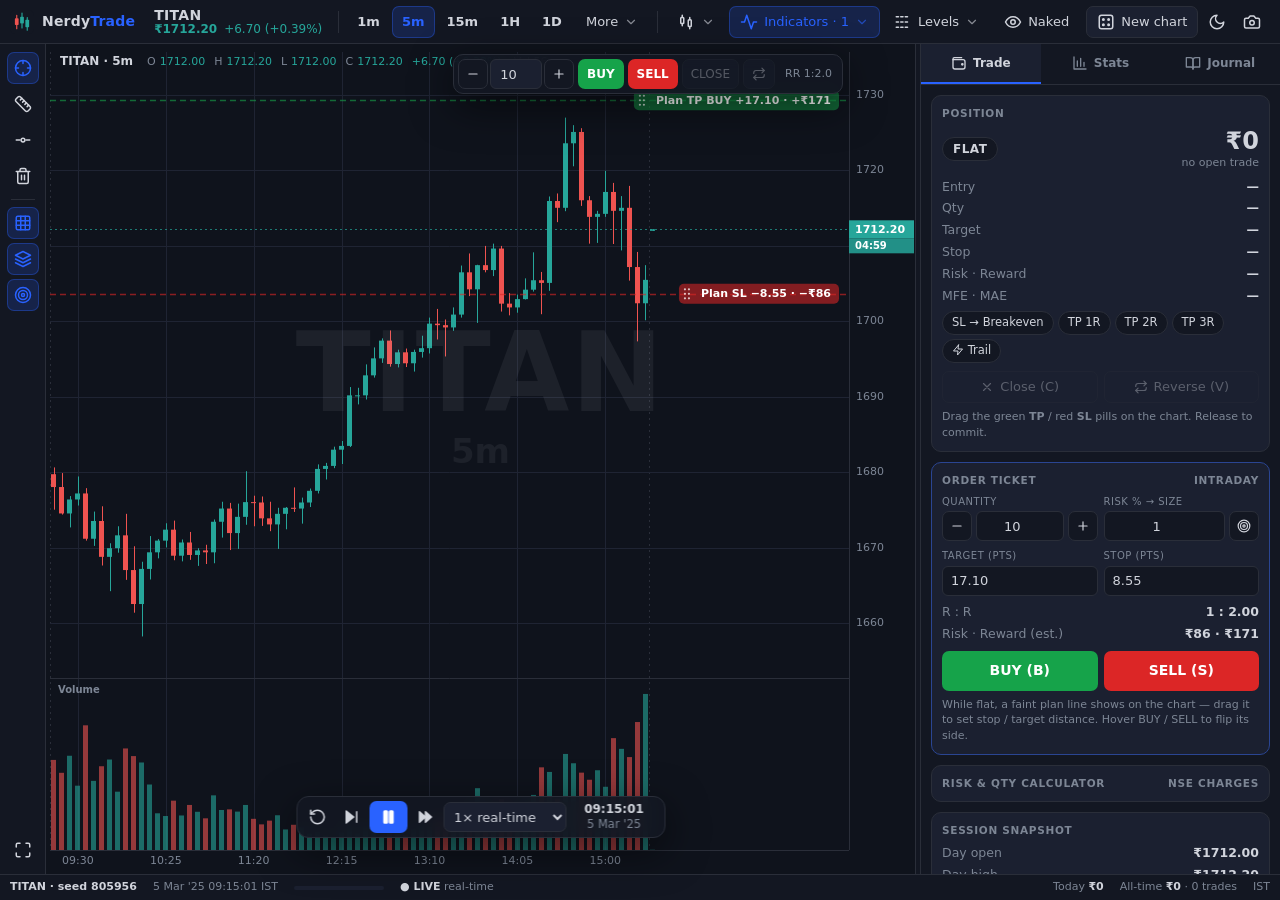
==== commit e401f4ea: "Add files via upload" ====
--- a/index.html
+++ b/index.html
@@ -11,8 +11,8 @@
 <meta name="apple-mobile-web-app-title" content="NerdyTrade">
 <meta name="apple-mobile-web-app-status-bar-style" content="black-translucent">
 <link rel="manifest" href="manifest.webmanifest">
-<link rel="icon" type="image/svg+xml" href="icons/icon.svg">
-<link rel="apple-touch-icon" href="icons/apple-touch-icon.png">
+<link rel="icon" type="image/svg+xml" href="icon.svg">
+<link rel="apple-touch-icon" href="apple-touch-icon.png">
 <link rel="stylesheet" href="style.css">
 </head>
 <body>
@@ -242,13 +242,13 @@
 </div></div>
 <div id="toasts"></div>
 
-<script src="js/core.js"></script>
-<script src="js/data.js"></script>
-<script src="js/chart.js"></script>
-<script src="js/risk.js"></script>
-<script src="js/stats.js"></script>
-<script src="js/settings.js"></script>
-<script src="js/app.js"></script>
-<script src="js/pwa.js"></script>
+<script src="core.js"></script>
+<script src="data.js"></script>
+<script src="chart.js"></script>
+<script src="risk.js"></script>
+<script src="stats.js"></script>
+<script src="settings.js"></script>
+<script src="app.js"></script>
+<script src="pwa.js"></script>
 </body>
 </html>
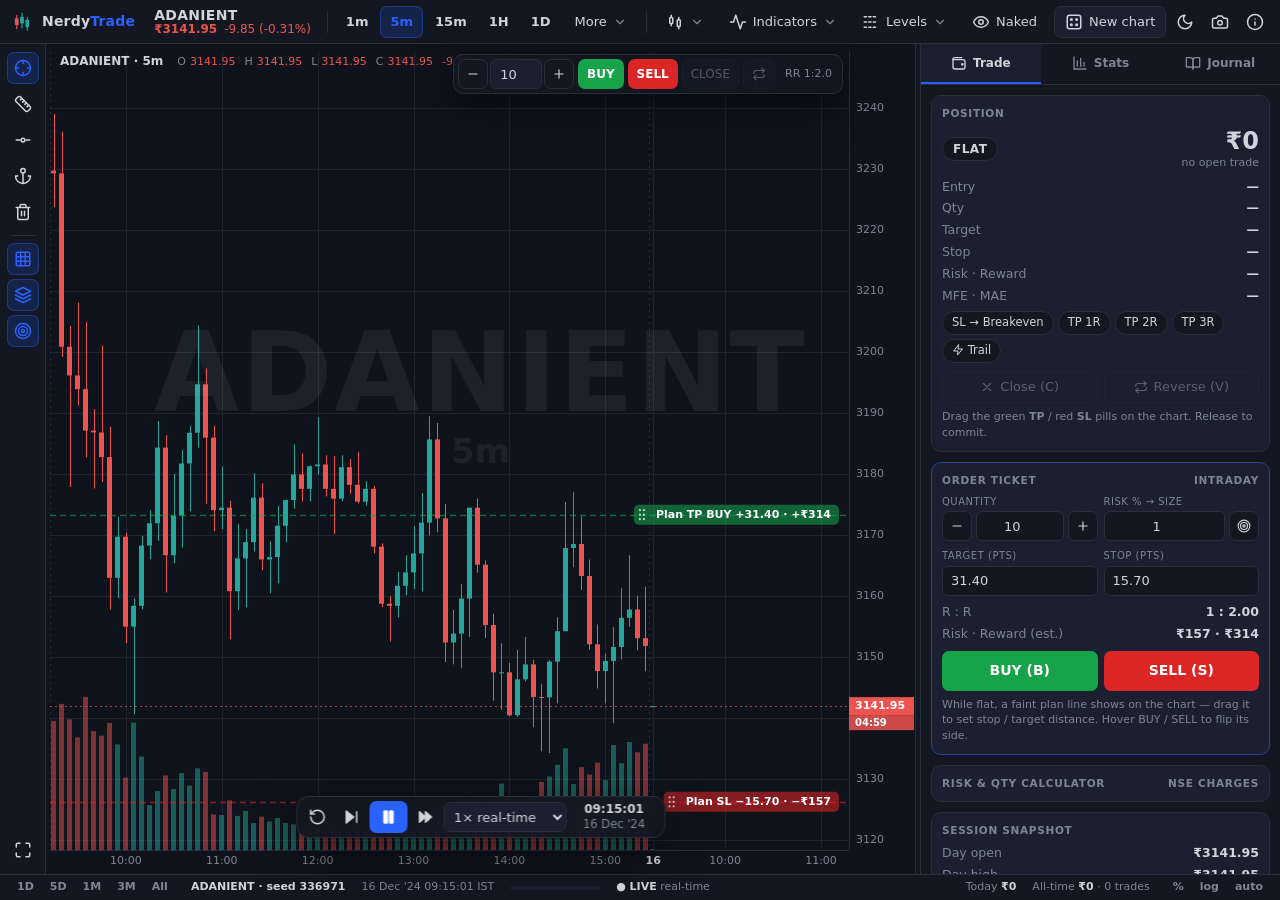
==== commit 573dd1a6: "Add files via upload" ====
--- a/index.html
+++ b/index.html
@@ -44,6 +44,7 @@
     <button class="btn icon" id="btnTheme" title="Light / dark theme (T)"><i id="themeIc" data-ic="moon"></i></button>
     <button class="btn icon" id="btnShot" title="Save chart screenshot"><i data-ic="camera"></i></button>
     <button class="btn icon only-m" id="btnTools" title="Tools"><i data-ic="more"></i></button>
+    <button class="btn icon" id="btnAbout" title="About"><i data-ic="info"></i></button>
     <button class="btn icon" id="btnSettings" title="Settings & chart customisation"><i data-ic="settings"></i></button>
     <button class="btn" id="installBtn" style="display:none" title="Install as an app"><i data-ic="install"></i><span>Install</span></button>
     <button class="btn icon" id="btnSide" title="Toggle panel"><i data-ic="panel"></i></button>
@@ -55,6 +56,7 @@
       <button class="btn icon on" id="toolCursor" title="Cursor (Esc)"><i data-ic="crosshair"></i></button>
       <button class="btn icon" id="toolMeasure" title="Measure (M)"><i data-ic="ruler"></i></button>
       <button class="btn icon" id="toolHline" title="Horizontal line (L)"><i data-ic="hline"></i></button>
+      <button class="btn icon" id="toolAnchor" title="Anchor VWAP — tap a candle"><i data-ic="anchor"></i></button>
       <button class="btn icon" id="toolClear" title="Remove my lines & measure"><i data-ic="trash"></i></button>
       <div class="rsep"></div>
       <button class="btn icon" id="railGrid" title="Grid"><i data-ic="grid"></i></button>
@@ -88,7 +90,7 @@
         <select id="rpSpeed" title="Replay speed ([ and ])"></select>
         <div class="clock num"><b id="rpClock">—</b><span id="rpDate">—</span></div>
       </div>
-      <div id="hint">Drag to pan · wheel / pinch to zoom · drag price axis to scale · grab TP / SL pills to move them</div>
+      <div id="hint">Drag to pan · wheel / pinch to zoom · tap = crosshair · hold & drag = move it · grab TP / SL pills to move them</div>
     </main>
 
     <div id="resizer" title="Drag to resize · double-click to reset"></div>
@@ -224,6 +226,7 @@
   </div>
 
   <footer id="status">
+    <span class="rng hide-m" id="stRanges"><button data-r="1D">1D</button><button data-r="5D">5D</button><button data-r="1M">1M</button><button data-r="3M">3M</button><button data-r="All">All</button></span>
     <span><b id="stSeed">—</b></span>
     <span class="hide-m"><span id="stDate">—</span></span>
     <span class="prog hide-m" title="Progress through this chart's data"><i id="stProg"></i></span>
@@ -231,7 +234,7 @@
     <span class="grow"></span>
     <span id="stToday" class="hide-m">Today —</span>
     <span id="stNet">Net —</span>
-    <span class="hide-m">IST</span>
+    <span class="rng" id="stScale"><button data-s="pct" title="Percent scale">%</button><button data-s="log" title="Logarithmic scale">log</button><button data-s="auto" title="Auto-fit price scale">auto</button></span>
   </footer>
 </div>
 
@@ -242,9 +245,11 @@
 </div></div>
 <div id="toasts"></div>
 
+<script>setTimeout(function(){var s=document.getElementById('splash');if(s&&!(window.NTI&&NTI.S)){var t=s.querySelector('.sp-s');if(t)t.innerHTML='Could not start. Make sure every file from the zip is uploaded next to index.html, then hard-refresh.';}},6000);</script>
 <script src="core.js"></script>
 <script src="data.js"></script>
 <script src="chart.js"></script>
+<script src="packs.js"></script>
 <script src="risk.js"></script>
 <script src="stats.js"></script>
 <script src="settings.js"></script>
--- a/style.css
+++ b/style.css
@@ -248,3 +248,24 @@
 .jr select,.jr input[type=text]{height:26px;font-size:11.5px;background:var(--panel);border:1px solid var(--border);border-radius:6px;color:var(--text);padding:0 6px;width:100%;min-width:0}
 table.tbl select{background:var(--panel);border:1px solid var(--border);color:var(--text);border-radius:6px}
 html[data-theme=light] #watermark{opacity:.05}
+
+/* footer range / scale buttons */
+.rng{display:inline-flex;gap:2px}
+.rng button{height:20px;padding:0 7px;border-radius:5px;background:transparent;border:0;color:var(--dim);font-size:11px;font-weight:600;cursor:pointer}
+.rng button:hover{background:var(--hover);color:var(--text)}
+.rng button.on{background:color-mix(in srgb,var(--accent) 18%,transparent);color:var(--accent)}
+.menu .mrow{flex-wrap:wrap}
+.menu .mrow .pair{flex-wrap:wrap;justify-content:flex-end}
+.menu{min-width:300px;max-width:min(92vw,420px)}
+/* about */
+.about{text-align:center;padding:8px 6px 18px}
+.about .logo{width:68px;height:68px;border-radius:18px;margin:6px auto 10px;display:block;box-shadow:var(--shadow)}
+.about h2{margin:0;font-size:20px}
+.about .by{color:var(--dim);margin:4px 0 14px;font-size:13px}
+.about p{max-width:520px;margin:8px auto;line-height:1.55;font-size:13px}
+.about .ig{display:inline-flex;align-items:center;gap:8px;margin:12px 0 4px;padding:10px 18px;border-radius:12px;background:linear-gradient(45deg,#f9a03f,#e1306c 50%,#833ab4);color:#fff;font-weight:700;text-decoration:none;font-size:14px}
+.about .chips2{display:flex;flex-wrap:wrap;gap:6px;justify-content:center;margin:10px 0}
+.about .chips2 span{padding:4px 10px;border-radius:999px;background:var(--panel2);border:1px solid var(--border);font-size:11.5px}
+.about .fine{color:var(--dim);font-size:11px;margin-top:14px}
+
+@media (max-width:860px){#status #stNet{display:none}#status{gap:10px}}
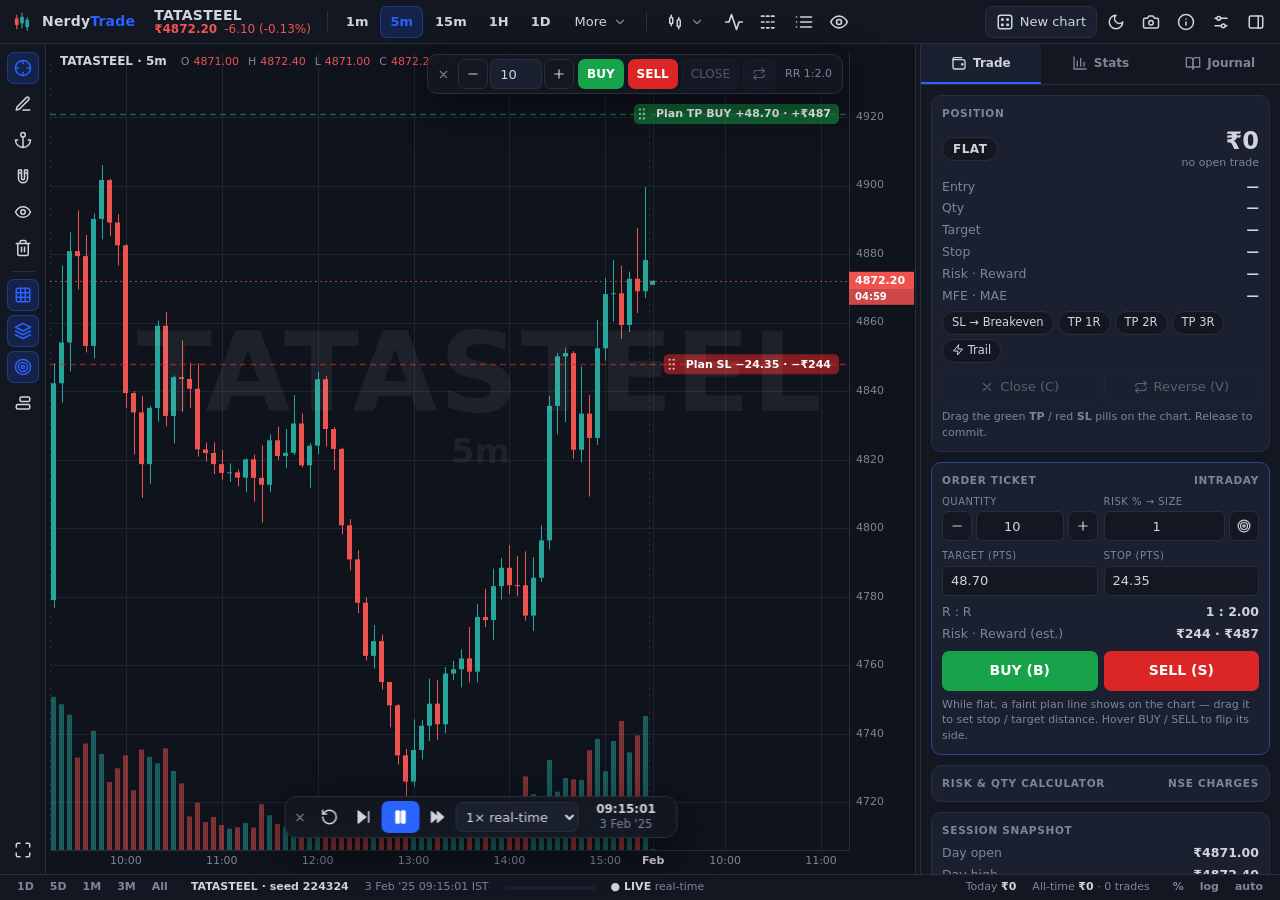
==== commit 449b51aa: "Add files via upload" ====
--- a/index.html
+++ b/index.html
@@ -18,8 +18,13 @@
 <body>
 
 <div id="splash">
-  <div class="sp-bars"><i style="height:22px"></i><i style="height:38px"></i><i style="height:16px"></i><i style="height:46px"></i><i style="height:26px"></i><i style="height:34px"></i></div>
-  <div class="sp-t">Nerdy<span>Trade</span>Intuition</div>
+  <div class="sp-glow"></div>
+  <div class="sp-logo"><i class="ring r1"></i><i class="ring r2"></i>
+    <svg width="92" height="92" viewBox="0 0 64 64" aria-hidden="true"><rect width="64" height="64" rx="16" fill="#131722"/><g stroke-linecap="round"><path class="c1" d="M18 14v8M18 40v10" stroke="#ef5350" stroke-width="3"/><rect class="c1" x="13" y="22" width="10" height="18" rx="2" fill="#ef5350"/><path class="c2" d="M32 8v10M32 36v12" stroke="#26a69a" stroke-width="3"/><rect class="c2" x="27" y="18" width="10" height="18" rx="2" fill="#26a69a"/><path class="c3" d="M46 20v6M46 46v8" stroke="#26a69a" stroke-width="3"/><rect class="c3" x="41" y="26" width="10" height="20" rx="2" fill="#26a69a"/></g></svg></div>
+  <div class="sp-t">Nerdy<span>Trade</span></div>
+  <div class="sp-tag">Train your trading intuition</div>
+  <svg class="sp-line" viewBox="0 0 300 40" aria-hidden="true"><polyline points="0,30 30,26 50,32 80,18 105,24 135,10 160,16 190,6 225,14 255,4 300,9"/></svg>
+  <div class="sp-bar"><i></i></div>
   <div class="sp-s">Loading market engine…</div>
 </div>
 
@@ -27,8 +32,8 @@
   <!-- ============ TOP BAR ============ -->
   <header id="topbar">
     <div class="brand">
-      <svg width="24" height="24" viewBox="0 0 64 64" aria-hidden="true"><rect width="64" height="64" rx="14" fill="#131722"/><g stroke-linecap="round"><path d="M18 14v8M18 40v10" stroke="#ef5350" stroke-width="3"/><rect x="13" y="22" width="10" height="18" rx="2" fill="#ef5350"/><path d="M32 8v10M32 36v12" stroke="#26a69a" stroke-width="3"/><rect x="27" y="18" width="10" height="18" rx="2" fill="#26a69a"/><path d="M46 20v6M46 46v8" stroke="#26a69a" stroke-width="3"/><rect x="41" y="26" width="10" height="20" rx="2" fill="#26a69a"/></g></svg>
-      <b>Nerdy<span>Trade</span></b>
+      <svg class="brandic" width="24" height="24" viewBox="0 0 64 64" aria-hidden="true"><rect width="64" height="64" rx="14" fill="#131722"/><g stroke-linecap="round"><path d="M18 14v8M18 40v10" stroke="#ef5350" stroke-width="3"/><rect x="13" y="22" width="10" height="18" rx="2" fill="#ef5350"/><path d="M32 8v10M32 36v12" stroke="#26a69a" stroke-width="3"/><rect x="27" y="18" width="10" height="18" rx="2" fill="#26a69a"/><path d="M46 20v6M46 46v8" stroke="#26a69a" stroke-width="3"/><rect x="41" y="26" width="10" height="20" rx="2" fill="#26a69a"/></g></svg>
+      <b id="brandName">Nerdy<span>Trade</span></b>
     </div>
     <div class="tick"><span id="sym">—</span><div class="row"><span id="px" class="num">—</span><span id="chg" class="num"></span></div></div>
     <span class="sep"></span>
@@ -36,9 +41,10 @@
     <button class="btn" id="tfMore" title="All timeframes"><span id="tfMoreLbl" class="menu-btn-label">More</span><i data-ic="chev" data-sz="14" class="caret"></i></button>
     <span class="sep"></span>
     <button class="btn" id="btnStyle" title="Chart style"><i id="styleIc" data-ic="candles"></i><i data-ic="chev" data-sz="14" class="caret"></i></button>
-    <button class="btn" id="btnInd" title="Indicators"><i data-ic="activity"></i><span>Indicators</span><i data-ic="chev" data-sz="14" class="caret"></i></button>
-    <button class="btn" id="btnLevels" title="Levels: PD / PW / PM / Day / ORB"><i data-ic="levels"></i><span>Levels</span><i data-ic="chev" data-sz="14" class="caret"></i></button>
-    <button class="btn" id="btnNaked" title="Naked price — hide all indicators & levels (H)"><i id="nakedIc" data-ic="eye"></i><span>Naked</span></button>
+    <button class="btn icon ib" id="btnInd" title="Indicators"><i data-ic="activity" data-sz="20"></i><b class="badge" id="indBadge" style="display:none"></b></button>
+    <button class="btn icon ib" id="btnLevels" title="Levels: PD / PW / PM / Day / ORB"><i data-ic="levels" data-sz="20"></i><b class="badge" id="lvBadge" style="display:none"></b></button>
+    <button class="btn icon ib" id="btnObj" title="Objects: show / hide / style / remove"><i data-ic="list" data-sz="20"></i></button>
+    <button class="btn icon" id="btnNaked" title="Naked price — hide all indicators & levels (H)"><i id="nakedIc" data-ic="eye" data-sz="20"></i></button>
     <span class="grow"></span>
     <button class="btn solid" id="btnNext" title="Load a new random chart (N)"><i data-ic="dice"></i><span>New chart</span></button>
     <button class="btn icon" id="btnTheme" title="Light / dark theme (T)"><i id="themeIc" data-ic="moon"></i></button>
@@ -54,14 +60,16 @@
     <!-- ============ LEFT RAIL ============ -->
     <nav id="rail">
       <button class="btn icon on" id="toolCursor" title="Cursor (Esc)"><i data-ic="crosshair"></i></button>
-      <button class="btn icon" id="toolMeasure" title="Measure (M)"><i data-ic="ruler"></i></button>
-      <button class="btn icon" id="toolHline" title="Horizontal line (L)"><i data-ic="hline"></i></button>
+      <button class="btn icon" id="toolDraw" title="Drawing tools"><i id="toolDrawIc" data-ic="pencil"></i></button>
       <button class="btn icon" id="toolAnchor" title="Anchor VWAP — tap a candle"><i data-ic="anchor"></i></button>
-      <button class="btn icon" id="toolClear" title="Remove my lines & measure"><i data-ic="trash"></i></button>
+      <button class="btn icon" id="toolMagnet" title="Magnet — snap drawings to O/H/L/C"><i data-ic="magnet"></i></button>
+      <button class="btn icon" id="toolHideDraw" title="Hide / show all drawings"><i id="toolHideDrawIc" data-ic="eye"></i></button>
+      <button class="btn icon" id="toolClear" title="Remove all my drawings"><i data-ic="trash"></i></button>
       <div class="rsep"></div>
       <button class="btn icon" id="railGrid" title="Grid"><i data-ic="grid"></i></button>
       <button class="btn icon" id="railBreaks" title="Session breaks"><i data-ic="layers"></i></button>
       <button class="btn icon" id="railCross" title="Crosshair"><i data-ic="target"></i></button>
+      <button class="btn icon" id="railFloat" title="Hide / show floating controls (F)"><i data-ic="float"></i></button>
       <div class="grow"></div>
       <button class="btn icon" id="toolFit" title="Reset view (double-click chart)"><i data-ic="fit"></i></button>
     </nav>
@@ -72,6 +80,7 @@
       <div id="watermark"><div class="s" id="wmSym"></div><div class="t" id="wmTf"></div></div>
 
       <div id="dock">
+        <button class="btn icon sm hbtn" id="dockHide" title="Hide this bar"><i data-ic="x" data-sz="13"></i></button>
         <div class="stepper qtywrap" style="gap:2px"><button class="btn sm" data-step="-1" title="Qty −"><i data-ic="minus" data-sz="14"></i></button><input type="number" id="dockQty" min="1" value="10"><button class="btn sm" data-step="1" title="Qty +"><i data-ic="plus" data-sz="14"></i></button></div>
         <button class="btn sm buy" id="dockBuy" title="Buy at market (B)">BUY</button>
         <button class="btn sm sell" id="dockSell" title="Sell at market (S)">SELL</button>
@@ -83,6 +92,7 @@
       <button class="btn solid sm" id="jumpLive"><i data-ic="fast" data-sz="14"></i> Jump to live</button>
 
       <div id="replayBar">
+        <button class="btn icon sm hbtn" id="rpHide" title="Hide this bar"><i data-ic="x" data-sz="13"></i></button>
         <button class="btn icon" id="rpRestart" title="Restart this chart (R)"><i data-ic="restart"></i></button>
         <button class="btn icon" id="rpStep" title="Step to next candle (→)"><i data-ic="stepf"></i></button>
         <button class="btn icon play" id="rpPlay" title="Play / Pause (Space)"><i id="rpPlayIc" data-ic="pause"></i></button>
@@ -90,6 +100,7 @@
         <select id="rpSpeed" title="Replay speed ([ and ])"></select>
         <div class="clock num"><b id="rpClock">—</b><span id="rpDate">—</span></div>
       </div>
+      <button class="btn icon sm" id="floatRestore" title="Show floating controls (F)"><i data-ic="float" data-sz="16"></i></button>
       <div id="hint">Drag to pan · wheel / pinch to zoom · tap = crosshair · hold & drag = move it · grab TP / SL pills to move them</div>
     </main>
 
@@ -239,6 +250,7 @@
 </div>
 
 <div class="menu" id="menu"></div>
+<div class="menu objp" id="objPanel"></div>
 <div id="modal"><div class="mbox">
   <div class="mhead"><span>Settings</span><button class="btn icon" id="mClose"><i data-ic="x"></i></button></div>
   <div class="mmain"><div class="mtabs" id="mTabs"></div><div class="mbody" id="mBody"></div></div>
--- a/style.css
+++ b/style.css
@@ -23,14 +23,31 @@
 .hidden{display:none!important}
 
 /* splash */
-#splash{position:fixed;inset:0;z-index:999;background:#0b0e14;display:flex;align-items:center;justify-content:center;flex-direction:column;transition:opacity .5s,visibility .5s}
-#splash.hide{opacity:0;visibility:hidden}
-.sp-bars{display:flex;align-items:flex-end;gap:6px;height:54px;margin-bottom:16px}
-.sp-bars i{display:block;width:7px;border-radius:2px;background:linear-gradient(180deg,#2962ff,#26a69a);animation:bp 1.1s ease-in-out infinite}
-.sp-bars i:nth-child(2){animation-delay:.12s}.sp-bars i:nth-child(3){animation-delay:.24s}.sp-bars i:nth-child(4){animation-delay:.36s}.sp-bars i:nth-child(5){animation-delay:.48s}.sp-bars i:nth-child(6){animation-delay:.6s}
-@keyframes bp{0%,100%{height:14px;opacity:.5}50%{height:54px;opacity:1}}
-.sp-t{font-size:26px;font-weight:800;color:#e8ecf3}.sp-t span{color:#2962ff}
-.sp-s{font-size:11.5px;color:#66707f;margin-top:8px;letter-spacing:1.6px;text-transform:uppercase}
+#splash{position:fixed;inset:0;z-index:999;background:radial-gradient(120% 90% at 50% 0%,#14203d 0%,#0b0e14 55%,#06080c 100%);display:flex;align-items:center;justify-content:center;flex-direction:column;transition:opacity .6s,visibility .6s,transform .6s;overflow:hidden}
+#splash.hide{opacity:0;visibility:hidden;transform:scale(1.04)}
+.sp-glow{position:absolute;width:520px;height:520px;border-radius:50%;background:radial-gradient(circle,rgba(41,98,255,.28),transparent 65%);animation:glow 3.2s ease-in-out infinite}
+@keyframes glow{0%,100%{transform:scale(.85);opacity:.6}50%{transform:scale(1.1);opacity:1}}
+.sp-logo{position:relative;width:92px;height:92px;margin-bottom:22px;animation:float 3s ease-in-out infinite}
+.sp-logo svg{position:relative;z-index:2;border-radius:22px;box-shadow:0 10px 40px rgba(41,98,255,.45)}
+.sp-logo .ring{position:absolute;inset:-6px;border-radius:28px;border:2px solid rgba(41,98,255,.7);animation:ring 2.2s ease-out infinite}
+.sp-logo .r2{animation-delay:1.1s}
+@keyframes ring{0%{transform:scale(.92);opacity:.9}100%{transform:scale(1.7);opacity:0}}
+@keyframes float{0%,100%{transform:translateY(0)}50%{transform:translateY(-6px)}}
+.sp-logo .c1,.sp-logo .c2,.sp-logo .c3{transform-box:fill-box;transform-origin:50% 100%;animation:cdl 1.6s ease-in-out infinite}
+.sp-logo .c2{animation-delay:.2s}.sp-logo .c3{animation-delay:.4s}
+@keyframes cdl{0%,100%{transform:scaleY(.82)}50%{transform:scaleY(1.08)}}
+.sp-t{position:relative;z-index:2;font-size:34px;font-weight:800;letter-spacing:.5px;background:linear-gradient(90deg,#fff 0%,#9db8ff 40%,#fff 80%);background-size:200% 100%;-webkit-background-clip:text;background-clip:text;color:transparent;animation:shine 3s linear infinite}
+.sp-t span{background:linear-gradient(90deg,#2962ff,#26a69a);-webkit-background-clip:text;background-clip:text;color:transparent}
+@keyframes shine{to{background-position:-200% 0}}
+.sp-tag{position:relative;z-index:2;color:#8b96ad;font-size:13px;margin-top:6px;letter-spacing:.4px;animation:fadeup 1s .3s both}
+@keyframes fadeup{from{opacity:0;transform:translateY(8px)}to{opacity:1;transform:none}}
+.sp-line{position:relative;z-index:2;width:240px;height:34px;margin-top:20px;overflow:visible}
+.sp-line polyline{fill:none;stroke:url(#none) #26a69a;stroke:#26a69a;stroke-width:2.2;stroke-linecap:round;stroke-linejoin:round;stroke-dasharray:420;stroke-dashoffset:420;animation:draw 2.4s ease-in-out infinite;filter:drop-shadow(0 0 6px rgba(38,166,154,.7))}
+@keyframes draw{0%{stroke-dashoffset:420}60%,100%{stroke-dashoffset:0}}
+.sp-bar{position:relative;z-index:2;width:200px;height:3px;border-radius:2px;background:rgba(255,255,255,.08);margin-top:18px;overflow:hidden}
+.sp-bar i{position:absolute;inset:0;width:40%;border-radius:2px;background:linear-gradient(90deg,transparent,#2962ff,#26a69a);animation:sweep 1.3s ease-in-out infinite}
+@keyframes sweep{from{transform:translateX(-100%)}to{transform:translateX(260%)}}
+.sp-s{position:relative;z-index:2;font-size:11px;color:#66707f;margin-top:12px;letter-spacing:1.6px;text-transform:uppercase;text-align:center;max-width:320px}
 
 /* top bar */
 #topbar{display:flex;align-items:center;gap:3px;padding:5px calc(8px + var(--sar)) 5px calc(8px + var(--sal));background:var(--panel);border-bottom:1px solid var(--border);overflow-x:auto;scrollbar-width:none;white-space:nowrap;min-height:44px}
@@ -269,3 +286,43 @@
 .about .fine{color:var(--dim);font-size:11px;margin-top:14px}
 
 @media (max-width:860px){#status #stNet{display:none}#status{gap:10px}}
+
+/* brand pulse */
+.brandic{border-radius:7px;flex:none}
+html.brandpulse .brandic{animation:bpulse 2.6s ease-in-out infinite}
+html.brandpulse .brand b{animation:bglow 2.6s ease-in-out infinite}
+@keyframes bpulse{0%,100%{box-shadow:0 0 0 0 color-mix(in srgb,var(--accent) 55%,transparent);transform:scale(1)}50%{box-shadow:0 0 0 6px transparent;transform:scale(1.07)}}
+@keyframes bglow{0%,100%{opacity:1}50%{opacity:.82}}
+/* icon-only toolbar buttons + badges */
+.ib{position:relative}
+.badge{position:absolute;top:1px;right:1px;min-width:15px;height:15px;padding:0 3px;border-radius:8px;background:var(--accent);color:#fff;font-size:9.5px;font-weight:800;display:flex;align-items:center;justify-content:center;line-height:1}
+/* hidable floating controls */
+.ui-off{display:none!important}
+.hbtn{width:22px!important;height:22px!important;border-radius:6px;opacity:.55;flex:none}
+.hbtn:hover{opacity:1}
+#floatRestore{position:absolute;top:10px;right:76px;z-index:22;display:none;opacity:.7;background:var(--panel);border:1px solid var(--border);border-radius:9px;width:30px;height:30px;padding:0}
+#floatRestore.show{display:inline-flex}
+/* objects panel */
+.objp{min-width:300px;max-width:min(94vw,380px);padding:6px 6px 10px}
+.objp .mh{display:flex;justify-content:space-between;align-items:baseline;padding:6px 8px 4px}
+.objp .mh span{font-size:10.5px;color:var(--dim)}
+.orow{display:flex;align-items:center;gap:6px;padding:3px 4px;border-radius:7px}
+.orow:hover{background:var(--hover)}
+.orow .on{flex:1;min-width:0;overflow:hidden;text-overflow:ellipsis;white-space:nowrap}
+.orow.off .on,.orow.off .osw,.orow.off .oc{opacity:.38;text-decoration:line-through}
+.orow .osw{width:12px;height:12px;border-radius:4px;flex:none}
+.orow .oc{width:22px;height:22px;padding:0;border:0;background:none;flex:none}
+.oe{width:28px;height:28px;border-radius:7px;background:transparent;border:0;display:inline-flex;align-items:center;justify-content:center;cursor:pointer;color:var(--dim);flex:none}
+.oe:hover{background:var(--panel2);color:var(--text)}
+/* theme cards */
+.themes{display:grid;grid-template-columns:repeat(auto-fill,minmax(112px,1fr));gap:8px;margin:6px 0 10px}
+.themec{border:1.5px solid var(--border);border-radius:10px;padding:8px;cursor:pointer;font-size:12px;font-weight:600;display:flex;flex-direction:column;gap:6px;background:var(--panel2)}
+.themec.on{border-color:var(--accent);box-shadow:0 0 0 2px color-mix(in srgb,var(--accent) 30%,transparent)}
+.themec .pv{height:30px;border-radius:6px;display:flex;align-items:flex-end;gap:3px;padding:4px 6px;border:1px solid rgba(128,128,128,.25)}
+.themec .pv i{display:block;width:6px;border-radius:1.5px}
+.stybox{border:1px solid var(--border);border-radius:10px;padding:8px 10px;margin-bottom:8px;background:var(--panel2)}
+.stybox .nm{display:flex;align-items:center;gap:8px;font-weight:600;margin-bottom:6px}
+.stybox .ctls{display:flex;flex-wrap:wrap;gap:8px 14px;align-items:center;font-size:12px;color:var(--dim)}
+.stybox .ctls label{display:flex;align-items:center;gap:6px}
+.stybox input[type=color]{width:34px;height:26px;padding:0;border:1px solid var(--border);border-radius:6px;background:none}
+.stybox input[type=range]{width:96px}
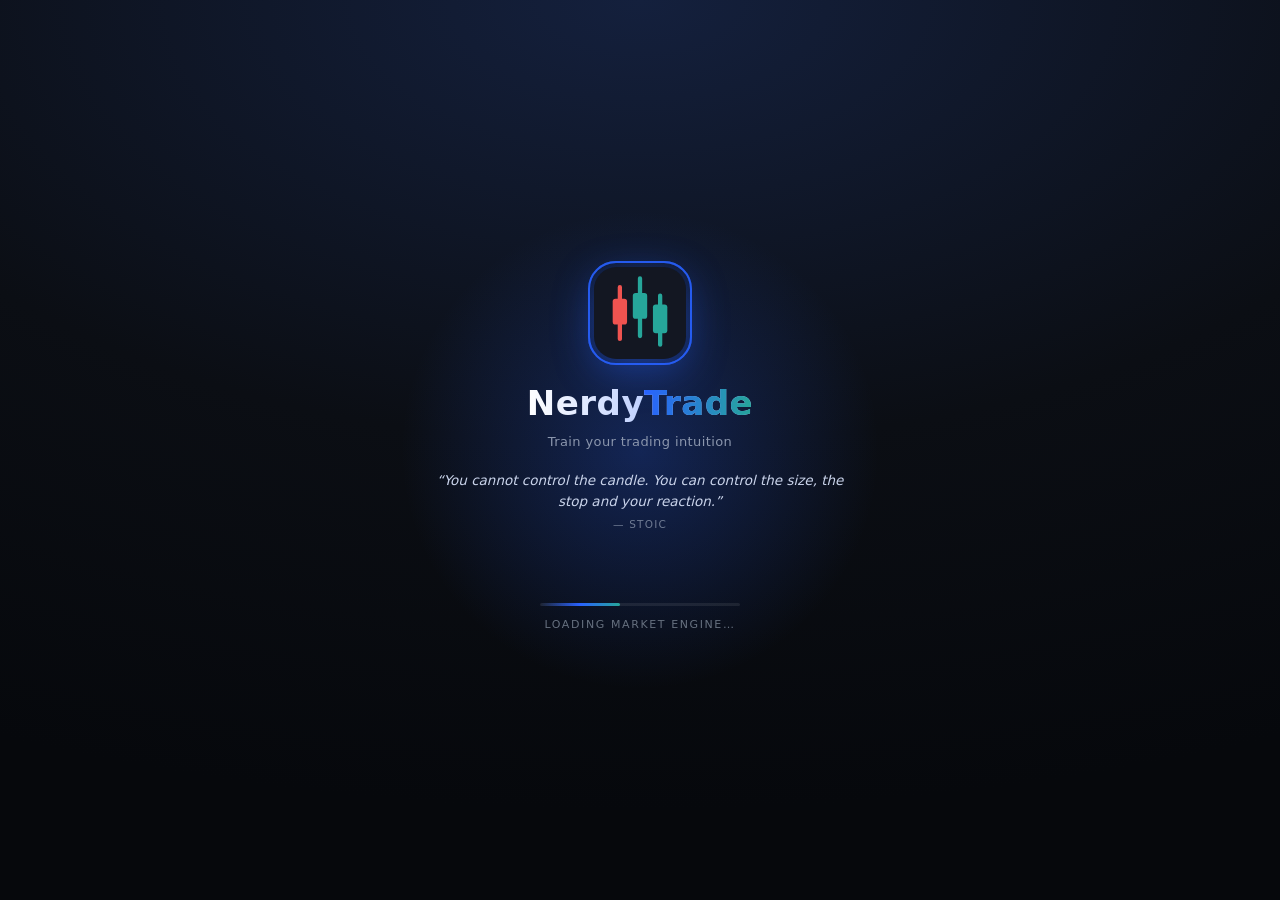
==== commit c9b030b4: "Add files via upload" ====
--- a/index.html
+++ b/index.html
@@ -23,6 +23,7 @@
     <svg width="92" height="92" viewBox="0 0 64 64" aria-hidden="true"><rect width="64" height="64" rx="16" fill="#131722"/><g stroke-linecap="round"><path class="c1" d="M18 14v8M18 40v10" stroke="#ef5350" stroke-width="3"/><rect class="c1" x="13" y="22" width="10" height="18" rx="2" fill="#ef5350"/><path class="c2" d="M32 8v10M32 36v12" stroke="#26a69a" stroke-width="3"/><rect class="c2" x="27" y="18" width="10" height="18" rx="2" fill="#26a69a"/><path class="c3" d="M46 20v6M46 46v8" stroke="#26a69a" stroke-width="3"/><rect class="c3" x="41" y="26" width="10" height="20" rx="2" fill="#26a69a"/></g></svg></div>
   <div class="sp-t">Nerdy<span>Trade</span></div>
   <div class="sp-tag">Train your trading intuition</div>
+  <div class="sp-q" id="spQuote"><em></em><small></small></div>
   <svg class="sp-line" viewBox="0 0 300 40" aria-hidden="true"><polyline points="0,30 30,26 50,32 80,18 105,24 135,10 160,16 190,6 225,14 255,4 300,9"/></svg>
   <div class="sp-bar"><i></i></div>
   <div class="sp-s">Loading market engine…</div>
@@ -48,6 +49,9 @@
     <span class="grow"></span>
     <button class="btn solid" id="btnNext" title="Load a new random chart (N)"><i data-ic="dice"></i><span>New chart</span></button>
     <button class="btn icon" id="btnTheme" title="Light / dark theme (T)"><i id="themeIc" data-ic="moon"></i></button>
+    <button class="btn icon" id="btnDash" title="Performance dashboard (D)"><i data-ic="dashb"></i></button>
+    <button class="btn icon" id="btnFull" title="Full-screen chart (X)"><i id="btnFullIc" data-ic="fullscreen"></i></button>
+    <button class="btn icon" id="btnRefresh" title="Refresh app — load the latest version"><i data-ic="refresh"></i></button>
     <button class="btn icon" id="btnShot" title="Save chart screenshot"><i data-ic="camera"></i></button>
     <button class="btn icon only-m" id="btnTools" title="Tools"><i data-ic="more"></i></button>
     <button class="btn icon" id="btnAbout" title="About"><i data-ic="info"></i></button>
@@ -56,12 +60,16 @@
     <button class="btn icon" id="btnSide" title="Toggle panel"><i data-ic="panel"></i></button>
   </header>
 
+  <div id="strip"><span class="sdate"><i data-ic="calendar" data-sz="14"></i><b id="stDateTxt"></b></span><span class="syear"><span id="stYear"></span><i class="syb"><b id="stYearBar"></b></i></span><span id="stQuote" class="sq" title="Tap for the next quote"><em id="sqT"></em><small id="sqA"></small></span><button class="btn icon sm hbtn" id="stripHide" title="Hide this strip"><i data-ic="x" data-sz="13"></i></button></div>
+
   <div id="body">
     <!-- ============ LEFT RAIL ============ -->
     <nav id="rail">
       <button class="btn icon on" id="toolCursor" title="Cursor (Esc)"><i data-ic="crosshair"></i></button>
       <button class="btn icon" id="toolDraw" title="Drawing tools"><i id="toolDrawIc" data-ic="pencil"></i></button>
       <button class="btn icon" id="toolAnchor" title="Anchor VWAP — tap a candle"><i data-ic="anchor"></i></button>
+      <button class="btn icon" id="toolUndo" title="Undo (Ctrl+Z)"><i data-ic="undo"></i></button>
+      <button class="btn icon" id="toolRedo" title="Redo (Ctrl+Y)"><i data-ic="redo"></i></button>
       <button class="btn icon" id="toolMagnet" title="Magnet — snap drawings to O/H/L/C"><i data-ic="magnet"></i></button>
       <button class="btn icon" id="toolHideDraw" title="Hide / show all drawings"><i id="toolHideDrawIc" data-ic="eye"></i></button>
       <button class="btn icon" id="toolClear" title="Remove all my drawings"><i data-ic="trash"></i></button>
@@ -71,6 +79,7 @@
       <button class="btn icon" id="railCross" title="Crosshair"><i data-ic="target"></i></button>
       <button class="btn icon" id="railFloat" title="Hide / show floating controls (F)"><i data-ic="float"></i></button>
       <div class="grow"></div>
+      <button class="btn icon" id="toolFull" title="Full-screen chart (X)"><i id="toolFullIc" data-ic="fullscreen"></i></button>
       <button class="btn icon" id="toolFit" title="Reset view (double-click chart)"><i data-ic="fit"></i></button>
     </nav>
 
@@ -80,18 +89,22 @@
       <div id="watermark"><div class="s" id="wmSym"></div><div class="t" id="wmTf"></div></div>
 
       <div id="dock">
+        <span class="grip" id="dockGrip" title="Drag to move · double-click to reset"><i data-ic="gripd" data-sz="16"></i></span>
         <button class="btn icon sm hbtn" id="dockHide" title="Hide this bar"><i data-ic="x" data-sz="13"></i></button>
         <div class="stepper qtywrap" style="gap:2px"><button class="btn sm" data-step="-1" title="Qty −"><i data-ic="minus" data-sz="14"></i></button><input type="number" id="dockQty" min="1" value="10"><button class="btn sm" data-step="1" title="Qty +"><i data-ic="plus" data-sz="14"></i></button></div>
+        <label class="dfield" title="Stop distance in points"><span>SL</span><input type="number" id="dockSl" step="0.05" min="0"></label>
+        <label class="dfield" title="Target distance in points"><span>TP</span><input type="number" id="dockTp" step="0.05" min="0"></label>
         <button class="btn sm buy" id="dockBuy" title="Buy at market (B)">BUY</button>
         <button class="btn sm sell" id="dockSell" title="Sell at market (S)">SELL</button>
         <button class="btn sm solid sm-hide" id="dockClose" title="Close position (C)">CLOSE</button>
         <button class="btn sm solid sm-hide" id="dockRev" title="Reverse (V)"><i data-ic="reverse" data-sz="14"></i></button>
-        <span class="rr num" id="dockRR">RR —</span>
+        <span class="rr num" id="dockRR">—</span>
       </div>
 
       <button class="btn solid sm" id="jumpLive"><i data-ic="fast" data-sz="14"></i> Jump to live</button>
 
       <div id="replayBar">
+        <span class="grip" id="rpGrip" title="Drag to move · double-click to reset"><i data-ic="gripd" data-sz="16"></i></span>
         <button class="btn icon sm hbtn" id="rpHide" title="Hide this bar"><i data-ic="x" data-sz="13"></i></button>
         <button class="btn icon" id="rpRestart" title="Restart this chart (R)"><i data-ic="restart"></i></button>
         <button class="btn icon" id="rpStep" title="Step to next candle (→)"><i data-ic="stepf"></i></button>
@@ -101,6 +114,9 @@
         <div class="clock num"><b id="rpClock">—</b><span id="rpDate">—</span></div>
       </div>
       <button class="btn icon sm" id="floatRestore" title="Show floating controls (F)"><i data-ic="float" data-sz="16"></i></button>
+      <div id="selBar"></div>
+      <div id="ordPop"></div>
+      <div id="fsBar"><button class="btn sm" id="fsTf"><i data-ic="clock" data-sz="14"></i></button><button class="btn sm" id="fsInd"><i data-ic="activity" data-sz="14"></i></button><button class="btn sm" id="fsDraw"><i data-ic="pencil" data-sz="14"></i></button><button class="btn sm" id="fsObj"><i data-ic="list" data-sz="14"></i></button><button class="btn sm solid" id="fsExit" title="Exit full screen"><i data-ic="fullexit" data-sz="14"></i></button></div>
       <div id="hint">Drag to pan · wheel / pinch to zoom · tap = crosshair · hold & drag = move it · grab TP / SL pills to move them</div>
     </main>
 
@@ -214,6 +230,7 @@
 
         <!-- STATS -->
         <div class="tp" id="tab-stats">
+          <button class="btn solid block" id="openDashBtn" style="margin-bottom:10px"><i data-ic="dashb" data-sz="16"></i> Open the full performance dashboard</button>
           <div class="row2" style="margin-bottom:10px">
             <select class="fld" id="stRange"><option value="all">All time</option><option value="today">Today</option><option value="7d">Last 7 days</option><option value="20">Last 20 trades</option><option value="50">Last 50 trades</option></select>
             <select class="fld" id="stSym"><option value="">All symbols</option></select>
@@ -244,11 +261,14 @@
     <span id="stMode">—</span>
     <span class="grow"></span>
     <span id="stToday" class="hide-m">Today —</span>
+    <span id="stBal">Balance —</span>
     <span id="stNet">Net —</span>
     <span class="rng" id="stScale"><button data-s="pct" title="Percent scale">%</button><button data-s="log" title="Logarithmic scale">log</button><button data-s="auto" title="Auto-fit price scale">auto</button></span>
   </footer>
 </div>
 
+<div id="dash"></div>
+<div id="tview"></div>
 <div class="menu" id="menu"></div>
 <div class="menu objp" id="objPanel"></div>
 <div id="modal"><div class="mbox">
@@ -258,12 +278,16 @@
 <div id="toasts"></div>
 
 <script>setTimeout(function(){var s=document.getElementById('splash');if(s&&!(window.NTI&&NTI.S)){var t=s.querySelector('.sp-s');if(t)t.innerHTML='Could not start. Make sure every file from the zip is uploaded next to index.html, then hard-refresh.';}},6000);</script>
+<script src="quotes.js"></script>
+<script>(function(){try{var L=window.NTI_QUOTES,q=L[window.NTI_QUOTE()],e=document.getElementById("spQuote");if(e){e.querySelector("em").textContent="\u201C"+q.q+"\u201D";e.querySelector("small").textContent=(q.a?"\u2014 "+q.a+" \u00B7 ":"\u2014 ")+q.t;}}catch(x){}})();</script>
 <script src="core.js"></script>
 <script src="data.js"></script>
 <script src="chart.js"></script>
+<script src="draw.js"></script>
 <script src="packs.js"></script>
 <script src="risk.js"></script>
 <script src="stats.js"></script>
+<script src="dash.js"></script>
 <script src="settings.js"></script>
 <script src="app.js"></script>
 <script src="pwa.js"></script>
--- a/style.css
+++ b/style.css
@@ -326,3 +326,119 @@
 .stybox .ctls label{display:flex;align-items:center;gap:6px}
 .stybox input[type=color]{width:34px;height:26px;padding:0;border:1px solid var(--border);border-radius:6px;background:none}
 .stybox input[type=range]{width:96px}
+
+/* ================= v5 ================= */
+#app{display:flex;flex-direction:column}
+#topbar{flex:none}#body{flex:1;min-height:0}#status{flex:none;height:26px}
+.ui-off{display:none!important}
+/* splash quote */
+.sp-q{position:relative;z-index:2;max-width:min(420px,86vw);text-align:center;margin-top:20px;animation:fadeup 1.2s .5s both}
+.sp-q em{display:block;font-style:italic;font-size:13.5px;line-height:1.5;color:#c9d3ea}
+.sp-q small{display:block;margin-top:6px;font-size:10.5px;letter-spacing:1.2px;text-transform:uppercase;color:#6f7b93}
+/* date + quote strip */
+#strip{flex:none;display:flex;align-items:center;gap:14px;padding:3px calc(10px + var(--sar)) 3px calc(10px + var(--sal));background:var(--panel2);border-bottom:1px solid var(--border);font-size:11.5px;color:var(--dim);min-height:26px;overflow:hidden;white-space:nowrap}
+#strip .sdate{display:flex;align-items:center;gap:6px;color:var(--text);flex:none}
+#strip .syear{display:flex;align-items:center;gap:8px;flex:none}
+#strip .syear b{color:var(--text)}
+#strip .syb{display:block;width:64px;height:4px;border-radius:2px;background:var(--border);overflow:hidden}
+#strip .syb b{display:block;height:100%;background:linear-gradient(90deg,var(--accent),var(--up))}
+#strip .sq{flex:1;min-width:0;display:flex;align-items:baseline;gap:8px;overflow:hidden;cursor:pointer;opacity:0}
+#strip .sq.in{animation:qin .6s ease both}
+#strip .sq em{font-style:italic;color:var(--text);overflow:hidden;text-overflow:ellipsis}
+#strip .sq small{flex:none;font-size:10px;letter-spacing:.5px;text-transform:uppercase;color:var(--accent)}
+@keyframes qin{from{opacity:0;transform:translateY(6px)}to{opacity:1;transform:none}}
+@media (max-width:860px){#strip{gap:8px;font-size:10.5px}#strip .syb,#strip .sq small{display:none}#strip .sdate b{font-size:10.5px}}
+/* draggable docks */
+.grip{display:inline-flex;align-items:center;justify-content:center;width:18px;height:28px;color:var(--dim);cursor:grab;touch-action:none;flex:none;border-radius:6px}
+.grip:hover{color:var(--text);background:var(--hover)}
+.dragging{box-shadow:0 10px 30px rgba(0,0,0,.45)!important;outline:2px solid var(--accent)}.dragging .grip{cursor:grabbing}
+#dock{flex-wrap:wrap;max-width:min(560px,calc(100% - 20px));justify-content:flex-start}
+#dock .dfield{display:flex;align-items:center;gap:3px;font-size:10.5px;color:var(--dim);font-weight:700}
+#dock .dfield input{width:54px}
+#dock .rr{flex:1 1 100%;text-align:left;padding:0 4px;font-size:10.5px;min-width:0}
+#dock .rr b{font-weight:700}
+@media (max-width:860px){#dock .qtywrap,#dock .rr{display:flex}#dock{right:auto;left:8px;top:auto;bottom:84px;max-width:calc(100% - 16px)}#dock .dfield input{width:48px}}
+/* selected drawing toolbar */
+#selBar{position:absolute;top:8px;left:50%;transform:translateX(-50%);z-index:24;display:none;align-items:center;gap:4px;padding:4px 6px;background:color-mix(in srgb,var(--panel) 94%,transparent);backdrop-filter:blur(8px);border:1px solid var(--border);border-radius:12px;box-shadow:var(--shadow);max-width:calc(100% - 16px);overflow-x:auto;scrollbar-width:none;white-space:nowrap}
+#selBar::-webkit-scrollbar{display:none}
+#selBar.show{display:flex}
+#selBar .sn{display:flex;align-items:center;gap:5px;font-size:11.5px;padding:0 6px 0 2px;color:var(--text)}
+#selBar input[type=color]{width:28px;height:26px;padding:0;border:1px solid var(--border);border-radius:6px;background:none;cursor:pointer}
+#selBar .btn{min-width:28px}
+#selBar label.sq{font-size:10.5px;color:var(--dim);display:flex;align-items:center;gap:3px}
+#selBar label.sq input{width:52px;height:26px;text-align:center;background:var(--panel2);border:1px solid var(--border);border-radius:6px}
+#selBar .sr{font-size:11px;color:var(--dim);padding:0 4px}
+/* order popup */
+#ordPop{position:absolute;z-index:30;width:250px;display:none;background:var(--panel);border:1px solid var(--border);border-radius:14px;box-shadow:var(--shadow);padding:10px;gap:8px;flex-direction:column}
+#ordPop.show{display:flex}
+#ordPop .oh{display:flex;align-items:center;gap:8px;font-size:12px}#ordPop .oh b{display:flex;align-items:center;gap:5px;flex:1}
+#ordPop .orow2{display:flex;gap:6px}#ordPop .orow2>*{flex:1}
+#ordPop .btn.act{outline:2px solid #fff3;filter:brightness(1.15)}
+#ordPop .seg{display:flex}#ordPop .seg .btn{flex:1;justify-content:center}
+#ordPop label{display:flex;flex-direction:column;gap:2px;font-size:10px;text-transform:uppercase;letter-spacing:.4px;color:var(--dim)}
+#ordPop label input{height:30px;background:var(--panel2);border:1px solid var(--border);border-radius:7px;padding:0 8px;text-transform:none;font-size:13px;color:var(--text)}
+#ordPop small{font-size:10px;text-transform:none;color:var(--dim)}
+#ordPop .oinfo{display:flex;justify-content:space-between;font-size:11px;color:var(--dim)}
+/* full-screen chart */
+#fsBar{position:absolute;top:8px;right:8px;z-index:25;display:none;gap:4px;padding:3px;background:color-mix(in srgb,var(--panel) 92%,transparent);border:1px solid var(--border);border-radius:10px}
+body.chartfull #fsBar{display:flex}
+body.chartfull #topbar,body.chartfull #strip,body.chartfull #side,body.chartfull #resizer,body.chartfull #status{display:none!important}
+body.chartfull #selBar{top:48px}
+body.chartfull #app{padding-top:var(--sat)}
+@media (max-width:860px){body.chartfull #rail{display:flex;position:absolute;z-index:26;left:0;top:50px;width:40px;border:1px solid var(--border);border-radius:0 10px 10px 0;padding:6px 0;gap:2px;max-height:70%;overflow-y:auto}body.chartfull #rail .btn{width:32px;height:32px}}
+#status #stBal b{font-weight:700}
+/* dialog */
+.dlg-o{position:fixed;inset:0;z-index:700;background:rgba(0,0,0,.55);display:flex;align-items:center;justify-content:center;padding:16px}
+.dlg{background:var(--panel);border:1px solid var(--border);border-radius:14px;box-shadow:var(--shadow);width:min(380px,100%);padding:16px}
+.dlg h3{margin:0 0 10px;font-size:16px}.dlg input{width:100%;height:34px;background:var(--panel2);border:1px solid var(--border);border-radius:8px;padding:0 10px}
+.dlg-f{display:flex;gap:8px;justify-content:flex-end;margin-top:14px;flex-wrap:wrap}
+/* performance dashboard */
+#dash{position:fixed;inset:0;z-index:400;background:var(--bg);display:none;flex-direction:column;padding-top:var(--sat)}
+#dash.show{display:flex}
+#dash .dh{display:flex;align-items:center;gap:10px;padding:8px calc(12px + var(--sar)) 8px calc(12px + var(--sal));background:var(--panel);border-bottom:1px solid var(--border);flex:none}
+#dash .dt{display:flex;align-items:center;gap:8px;font-size:15px;flex:none}
+#dash .dtabs{display:flex;gap:3px;flex:1;overflow-x:auto;scrollbar-width:none}
+#dash .dtab{display:flex;align-items:center;gap:6px;height:32px;padding:0 12px;border-radius:9px;background:transparent;border:1px solid transparent;cursor:pointer;color:var(--dim);font-weight:600;white-space:nowrap}
+#dash .dtab:hover{background:var(--hover)}#dash .dtab.on{background:color-mix(in srgb,var(--accent) 16%,transparent);color:var(--accent);border-color:color-mix(in srgb,var(--accent) 35%,transparent)}
+#dash .db{flex:1;overflow-y:auto;padding:12px calc(14px + var(--sar)) calc(24px + var(--sab)) calc(14px + var(--sal));-webkit-user-select:text;user-select:text;max-width:1280px;width:100%;margin:0 auto}
+@media (max-width:640px){#dash .dtab span{display:none}#dash .dt b{display:none}}
+.dgrid.kpis{grid-template-columns:repeat(auto-fill,minmax(150px,1fr));margin:10px 0}
+.dgrid .kpi.hero{grid-column:span 2}
+.dcols{display:grid;grid-template-columns:repeat(auto-fit,minmax(min(100%,420px),1fr));gap:10px;margin-bottom:10px}
+.dcard{background:var(--panel2);border:1px solid var(--border);border-radius:12px;padding:12px;margin-bottom:10px;min-width:0}
+.dcols .dcard{margin-bottom:0}
+.dcard>h3{margin:0 0 8px;font-size:10.5px;text-transform:uppercase;letter-spacing:.7px;color:var(--dim);display:flex;justify-content:space-between;gap:8px;font-weight:700}
+.dcard>h3 span{text-transform:none;letter-spacing:0;font-weight:500}
+.dcard canvas{display:block;width:100%}
+.astrip{display:flex;align-items:center;gap:14px;flex-wrap:wrap;padding:8px 10px;background:var(--panel2);border:1px solid var(--border);border-radius:10px;margin:8px 0;font-size:12px;color:var(--dim)}
+.astrip b{color:var(--text)}.astrip b.neg{color:var(--down)}.astrip b.pos{color:var(--up)}
+.fbar{display:flex;gap:6px;flex-wrap:wrap;align-items:center;margin:2px 0 8px}
+.fbar select,.fbar input[type=search]{height:30px;background:var(--panel2);border:1px solid var(--border);border-radius:8px;padding:0 8px;min-width:0}
+.fbar input[type=search]{flex:1;min-width:130px}
+.tlist{display:grid;grid-template-columns:repeat(auto-fill,minmax(min(100%,380px),1fr));gap:6px}
+.trow{background:var(--panel2);border:1px solid var(--border);border-radius:10px;padding:8px 10px;cursor:pointer}
+.trow:hover{border-color:var(--accent);background:var(--hover)}
+.trow .t1{display:flex;justify-content:space-between;gap:8px;align-items:center}.trow .t2{font-size:11px;color:var(--dim);margin-top:3px}
+.tg{font-style:normal;font-size:10px;padding:1px 6px;border-radius:8px;background:var(--panel);border:1px solid var(--border);color:var(--dim);margin-left:3px}
+.twrap{overflow-x:auto}
+.ledger{display:flex;flex-direction:column;gap:4px;max-height:320px;overflow-y:auto}
+.lrow{display:flex;align-items:center;gap:10px;padding:5px 4px;border-bottom:1px solid var(--border);font-size:12px}.lrow .lt{font-weight:700;min-width:76px}.lrow .dim{flex:1;min-width:0;overflow:hidden;text-overflow:ellipsis;white-space:nowrap}
+.ins{margin:0;padding-left:18px;display:flex;flex-direction:column;gap:7px;line-height:1.5;font-size:12.5px}
+.cal .cw,.cal .cg{display:grid;grid-template-columns:repeat(7,1fr);gap:4px}.cal .cw i{font-style:normal;text-align:center;font-size:10.5px;color:var(--dim);padding:4px 0}
+.cal .cg>*{min-height:58px;border-radius:8px;background:var(--panel2);border:1px solid var(--border);padding:4px 6px;display:flex;flex-direction:column;font-weight:400}
+.cal .cg u{background:transparent;border-color:transparent}
+.cal .cd em{font-style:normal;font-size:10.5px;color:var(--dim)}.cal .cd span{font-weight:800;font-size:12.5px;margin-top:auto;color:#fff;text-shadow:0 1px 2px #0006}.cal .cd small{font-size:9.5px;color:#fffc}
+.cal .cd.has{cursor:pointer}.cal .cd.has em{color:#fffd}
+@media (max-width:640px){.cal .cg>*{min-height:46px;padding:3px 4px}.cal .cd span{font-size:10.5px}.cal .cd small{display:none}}
+/* per-trade chart viewer */
+#tview{position:fixed;inset:0;z-index:450;background:rgba(0,0,0,.6);display:none;align-items:center;justify-content:center;padding:12px}
+#tview.show{display:flex}
+.tv{background:var(--panel);border:1px solid var(--border);border-radius:14px;box-shadow:var(--shadow);width:min(1000px,100%);max-height:100%;overflow-y:auto;padding:12px;display:flex;flex-direction:column;gap:8px}
+.tvh{display:flex;align-items:center;gap:12px;flex-wrap:wrap}.tvr{display:flex;align-items:baseline;gap:8px;font-size:16px}
+.tvtf{display:flex;gap:5px;align-items:center;flex-wrap:wrap}
+.tvwrap{position:relative;height:min(46vh,420px);min-height:240px;background:var(--chartbg);border:1px solid var(--border);border-radius:10px;overflow:hidden}
+.tvwrap canvas{position:absolute;inset:0;width:100%;height:100%;display:block;touch-action:none}
+.tvgrid{display:grid;grid-template-columns:repeat(auto-fit,minmax(230px,1fr));column-gap:18px}
+.tvedit{display:flex;gap:6px}.tvedit select,.tvedit input{height:32px;background:var(--panel2);border:1px solid var(--border);border-radius:8px;padding:0 8px}.tvedit input{flex:1;min-width:0}
+#fsBar{top:auto;bottom:calc(34px + var(--sab));right:80px}
+@media (max-width:860px){#fsBar{bottom:calc(92px + var(--sab));right:10px}}
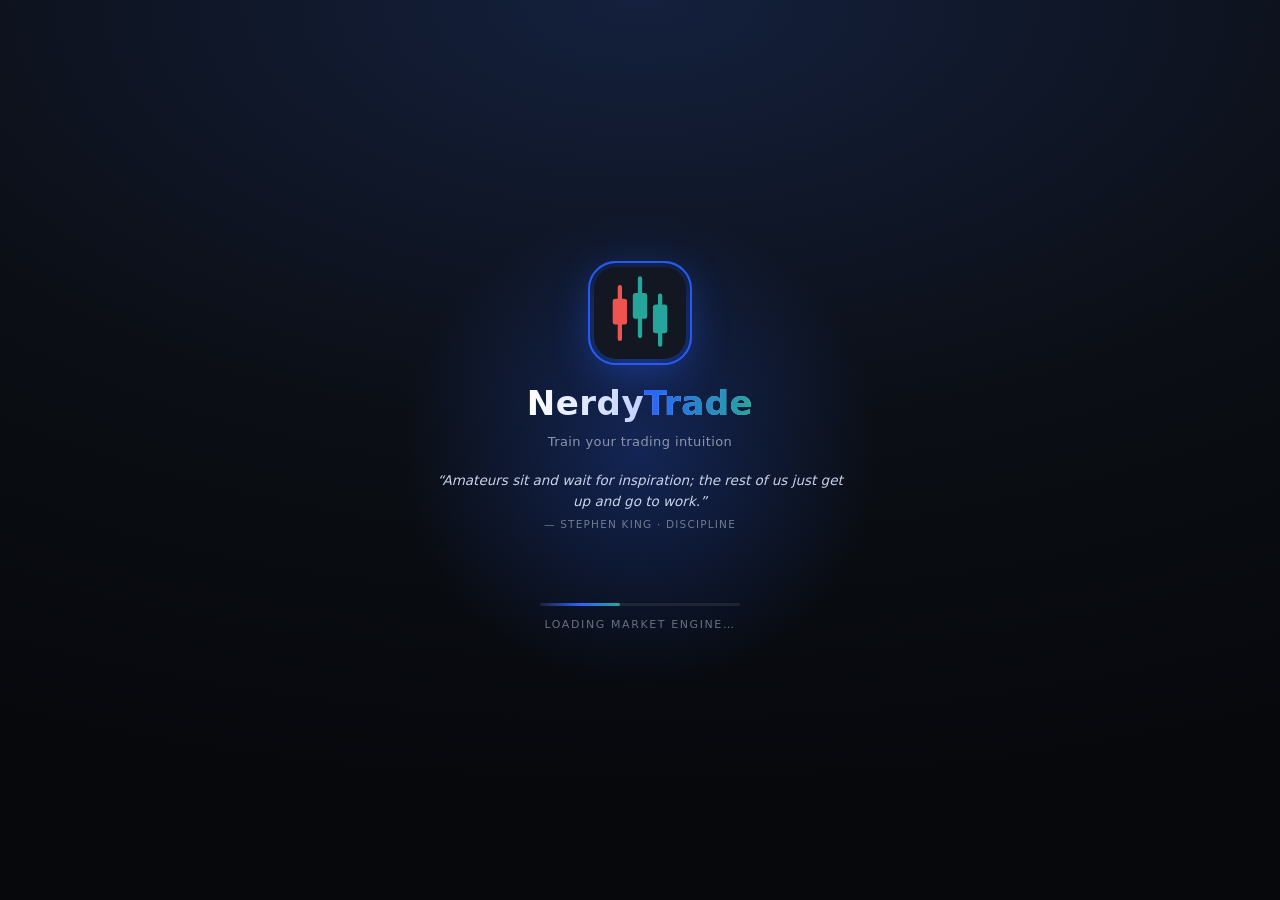
==== commit 0bf7cd69: "Add files via upload" ====
--- a/index.html
+++ b/index.html
@@ -115,6 +115,8 @@
       </div>
       <button class="btn icon sm" id="floatRestore" title="Show floating controls (F)"><i data-ic="float" data-sz="16"></i></button>
       <div id="selBar"></div>
+      <div id="favBar"></div>
+      <div id="calPop"></div>
       <div id="ordPop"></div>
       <div id="fsBar"><button class="btn sm" id="fsTf"><i data-ic="clock" data-sz="14"></i></button><button class="btn sm" id="fsInd"><i data-ic="activity" data-sz="14"></i></button><button class="btn sm" id="fsDraw"><i data-ic="pencil" data-sz="14"></i></button><button class="btn sm" id="fsObj"><i data-ic="list" data-sz="14"></i></button><button class="btn sm solid" id="fsExit" title="Exit full screen"><i data-ic="fullexit" data-sz="14"></i></button></div>
       <div id="hint">Drag to pan · wheel / pinch to zoom · tap = crosshair · hold & drag = move it · grab TP / SL pills to move them</div>
@@ -126,6 +128,7 @@
     <aside id="side">
       <div class="mob-head"><span>Panel</span><button class="btn icon" id="sideClose"><i data-ic="x"></i></button></div>
       <div class="stabs">
+        <button class="stab" data-tab="watch"><i data-ic="list" data-sz="16"></i>Watch</button>
         <button class="stab on" data-tab="trade"><i data-ic="trade" data-sz="16"></i>Trade</button>
         <button class="stab" data-tab="stats"><i data-ic="stats" data-sz="16"></i>Stats</button>
         <button class="stab" data-tab="journal"><i data-ic="journal" data-sz="16"></i>Journal</button>
@@ -133,6 +136,7 @@
       <div class="sbody">
 
         <!-- TRADE -->
+        <div class="tp" id="tab-watch"></div>
         <div class="tp on" id="tab-trade">
           <div class="card" id="posCard">
             <h3>Position <span id="posHold" class="dim num"></span></h3>
@@ -255,6 +259,7 @@
 
   <footer id="status">
     <span class="rng hide-m" id="stRanges"><button data-r="1D">1D</button><button data-r="5D">5D</button><button data-r="1M">1M</button><button data-r="3M">3M</button><button data-r="All">All</button></span>
+    <button class="stcal" id="stCal" title="Go to date · replay from a date"><i data-ic="calendar" data-sz="15"></i><span class="hide-m">Go to…</span></button>
     <span><b id="stSeed">—</b></span>
     <span class="hide-m"><span id="stDate">—</span></span>
     <span class="prog hide-m" title="Progress through this chart's data"><i id="stProg"></i></span>
@@ -281,13 +286,16 @@
 <script src="quotes.js"></script>
 <script>(function(){try{var L=window.NTI_QUOTES,q=L[window.NTI_QUOTE()],e=document.getElementById("spQuote");if(e){e.querySelector("em").textContent="\u201C"+q.q+"\u201D";e.querySelector("small").textContent=(q.a?"\u2014 "+q.a+" \u00B7 ":"\u2014 ")+q.t;}}catch(x){}})();</script>
 <script src="core.js"></script>
+<script src="fno.js"></script>
 <script src="data.js"></script>
 <script src="chart.js"></script>
 <script src="draw.js"></script>
+<script src="draw2.js"></script>
 <script src="packs.js"></script>
 <script src="risk.js"></script>
 <script src="stats.js"></script>
 <script src="dash.js"></script>
+<script src="watch.js"></script>
 <script src="settings.js"></script>
 <script src="app.js"></script>
 <script src="pwa.js"></script>
--- a/style.css
+++ b/style.css
@@ -442,3 +442,55 @@
 .tvedit{display:flex;gap:6px}.tvedit select,.tvedit input{height:32px;background:var(--panel2);border:1px solid var(--border);border-radius:8px;padding:0 8px}.tvedit input{flex:1;min-width:0}
 #fsBar{top:auto;bottom:calc(34px + var(--sab));right:80px}
 @media (max-width:860px){#fsBar{bottom:calc(92px + var(--sab));right:10px}}
+/* v6 */
+#favBar{position:absolute;left:50%;bottom:78px;transform:translateX(-50%);z-index:23;display:none;align-items:center;gap:2px;padding:3px 5px;background:color-mix(in srgb,var(--panel) 94%,transparent);backdrop-filter:blur(8px);border:1px solid var(--border);border-radius:12px;box-shadow:var(--shadow);max-width:calc(100% - 16px);overflow-x:auto;scrollbar-width:none}
+#favBar.show{display:flex}#favBar::-webkit-scrollbar{display:none}
+#favBar .btn.on{background:color-mix(in srgb,var(--accent) 22%,transparent);color:var(--accent)}
+.mi .mstar{margin-left:6px;padding:0 4px;font-size:16px;line-height:1;color:var(--dim);cursor:pointer}.mi .mstar.on{color:#f5b301}.mi .mstar:hover{color:#f5b301}
+#menu{max-height:min(72vh,560px);overflow-y:auto}
+#tvPlay,#tvSpd,#tvMain{white-space:nowrap;display:inline-flex;align-items:center;gap:5px}
+.tvh{padding-right:0}.tvh .btn.icon{flex:none}
+/* watchlist */
+#tab-watch{padding:0}
+.wlhead{display:flex;gap:6px;padding:8px 10px 4px}.wlhead input{flex:1;min-width:0;height:34px;background:var(--panel2);border:1px solid var(--border);border-radius:9px;padding:0 10px}
+.wlhead .btn.on{color:#f5b301;border-color:#f5b301}
+.wlsort{display:flex;gap:4px;align-items:center;padding:2px 10px 4px;font-size:11px}
+.wlsort button{height:24px;padding:0 8px;border-radius:12px;background:transparent;border:1px solid var(--border);color:var(--dim);cursor:pointer;font-size:11px}.wlsort button.on{background:color-mix(in srgb,var(--accent) 18%,transparent);color:var(--accent);border-color:var(--accent)}
+.wlnote{padding:0 10px 6px;font-size:10.5px;color:var(--dim);line-height:1.4}
+.wlist{display:flex;flex-direction:column;overflow-y:auto;max-height:calc(100vh - 250px);border-top:1px solid var(--border)}
+.wrow{display:flex;align-items:center;gap:8px;padding:7px 10px;border-bottom:1px solid var(--border);cursor:pointer;min-height:44px}
+.wrow:hover{background:var(--hover)}.wrow.on{background:color-mix(in srgb,var(--accent) 12%,transparent);box-shadow:inset 3px 0 var(--accent)}
+.wstar{background:none;border:0;color:var(--dim);cursor:pointer;font-size:16px;padding:0 2px}.wstar.on{color:#f5b301}
+.wsym{flex:1;min-width:0;display:flex;flex-direction:column}.wsym b{font-size:13px}.wsym i{font-style:normal;font-size:10px;color:var(--dim)}
+.wpx{min-width:78px;text-align:right;font-weight:600;border-radius:4px;padding:1px 3px}.wchg{min-width:62px;text-align:right;font-weight:700;font-size:12px}
+.wpx.fu{animation:fu .9s ease}.wpx.fd{animation:fd .9s ease}
+@keyframes fu{0%{background:color-mix(in srgb,var(--up) 38%,transparent)}100%{background:transparent}}
+@keyframes fd{0%{background:color-mix(in srgb,var(--down) 38%,transparent)}100%{background:transparent}}
+.wlsort button,.wlsort span{white-space:nowrap}.wlsort{flex-wrap:wrap}
+/* go-to-date calendar */
+.stcal{display:inline-flex;align-items:center;gap:5px;height:22px;padding:0 8px;border-radius:11px;background:transparent;border:1px solid var(--border);color:var(--text);cursor:pointer;font-size:11px}.stcal:hover{background:var(--hover)}
+#calPop{position:fixed;left:10px;bottom:34px;z-index:600;width:min(310px,calc(100vw - 20px));display:none;background:var(--panel);border:1px solid var(--border);border-radius:14px;box-shadow:var(--shadow);padding:10px}
+#calPop.show{display:block}
+.calh{display:flex;align-items:center;gap:6px;margin-bottom:6px}.calh b{flex:none;min-width:116px;text-align:center}.calh [data-m="-1"] svg{transform:rotate(90deg)}.calh [data-m="1"] svg{transform:rotate(-90deg)}
+.calw,.calg{display:grid;grid-template-columns:repeat(7,1fr);gap:3px}.calw i{font-style:normal;text-align:center;font-size:10px;color:var(--dim);padding:2px 0}
+.calg>*{height:34px;display:flex;align-items:center;justify-content:center;border-radius:8px;font-size:12.5px}
+.cdis{color:color-mix(in srgb,var(--dim) 45%,transparent)}
+.cday{background:var(--panel2);border:1px solid var(--border);color:var(--text);cursor:pointer;font-weight:600}.cday:hover{border-color:var(--accent)}
+.cday.fut{opacity:.7}.cday.cur{box-shadow:inset 0 -3px var(--accent)}.cday.sel{background:var(--accent);color:#fff;border-color:var(--accent)}
+.calnote{font-size:11.5px;color:var(--dim);margin:8px 2px;min-height:30px;line-height:1.4}
+.calb{display:flex;gap:8px}.calb .btn{flex:1;justify-content:center}.calb .btn:disabled{opacity:.4}
+/* risk + discipline labs */
+.tape{display:flex;flex-wrap:wrap;gap:3px}.tape i{width:14px;height:22px;border-radius:3px;background:var(--border);position:relative}
+.tape i.w{background:var(--up)}.tape i.l{background:var(--down)}.tape i.x::after{content:"";position:absolute;left:50%;top:50%;width:5px;height:5px;margin:-2.5px;border-radius:50%;background:#fff;box-shadow:0 0 0 1px #0008}
+.score{font-size:46px;font-weight:800;line-height:1}.score small{font-size:16px;color:var(--dim);font-weight:600}
+.sbar{height:6px;border-radius:3px;background:var(--border);overflow:hidden;margin:8px 0 10px}.sbar i{display:block;height:100%}
+.comp{display:flex;justify-content:space-between;align-items:center;gap:10px;padding:5px 0;border-bottom:1px solid var(--border);font-size:12.5px}.comp span em{display:block;font-style:normal;font-size:10.5px;color:var(--dim)}.comp b{font-size:15px}
+.heat{display:grid;gap:3px;font-size:11px}.heat i.hh{font-style:normal;color:var(--dim);display:flex;align-items:center;justify-content:center;font-size:10.5px}
+.heat span{min-height:44px;border-radius:6px;border:1px solid var(--border);display:flex;flex-direction:column;align-items:center;justify-content:center;font-weight:700;color:#fff}.heat span small{font-weight:400;font-size:9.5px;opacity:.8}
+.dim{color:var(--dim)}
+@media (max-width:860px){
+  #favBar{bottom:auto;top:46px;max-width:calc(100% - 70px)}
+  #dock .rr{display:none}#dock{bottom:128px;gap:4px;padding:4px 6px}
+  #dock .dfield{font-size:9.5px}#dock .dfield input{width:42px}
+  #calPop{bottom:40px}
+}
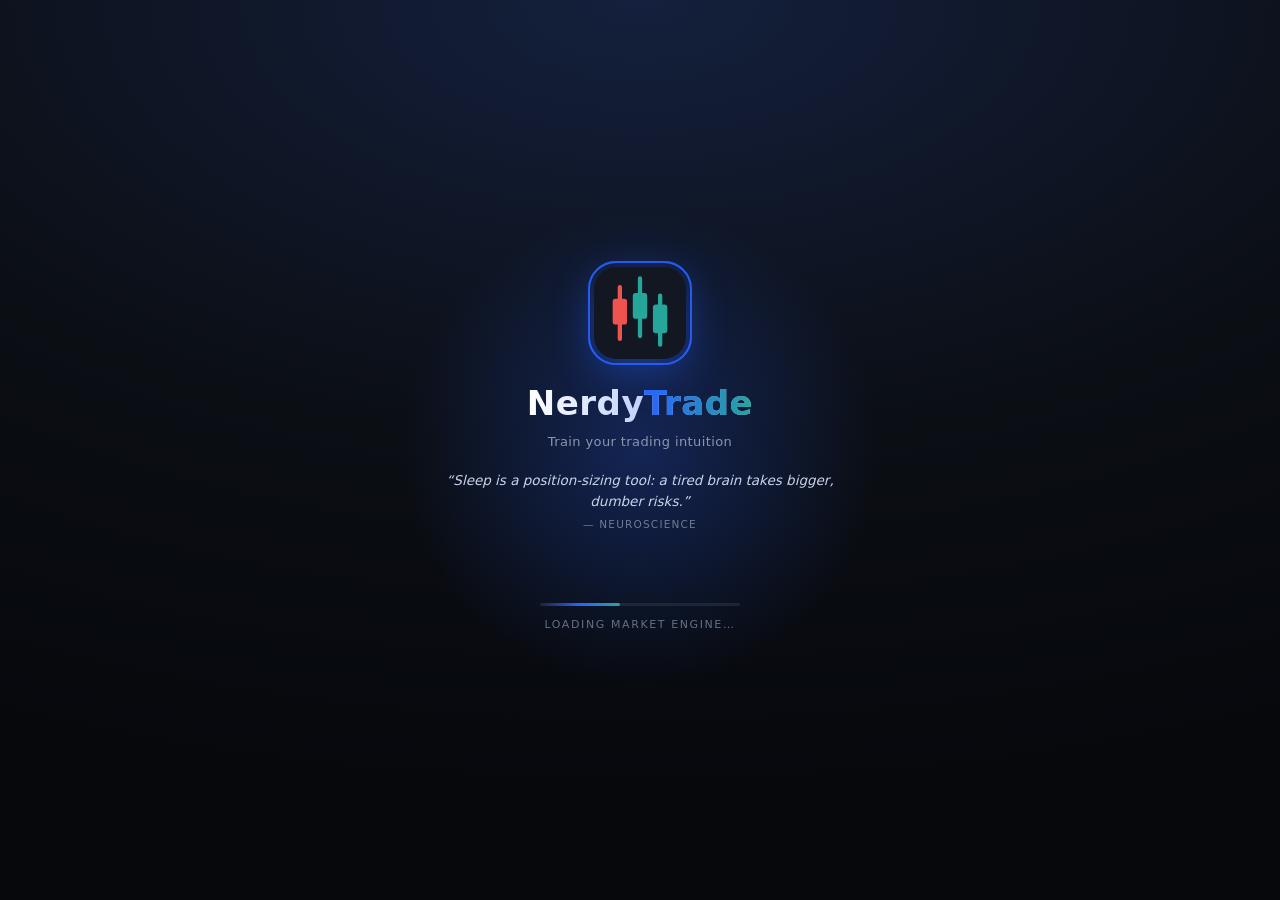
==== commit 78b86444: "Add files via upload" ====
--- a/index.html
+++ b/index.html
@@ -108,7 +108,7 @@
         <button class="btn icon sm hbtn" id="rpHide" title="Hide this bar"><i data-ic="x" data-sz="13"></i></button>
         <button class="btn icon" id="rpRestart" title="Restart this chart (R)"><i data-ic="restart"></i></button>
         <button class="btn icon" id="rpStep" title="Step to next candle (→)"><i data-ic="stepf"></i></button>
-        <button class="btn icon play" id="rpPlay" title="Play / Pause (Space)"><i id="rpPlayIc" data-ic="pause"></i></button>
+        <button class="btn icon play" id="rpPlay" title="Play / Pause (P)"><i id="rpPlayIc" data-ic="pause"></i></button>
         <button class="btn icon" id="rpSkip" title="Skip to next session open (Shift+→)"><i data-ic="fast"></i></button>
         <select id="rpSpeed" title="Replay speed ([ and ])"></select>
         <div class="clock num"><b id="rpClock">—</b><span id="rpDate">—</span></div>
@@ -224,7 +224,7 @@
             <summary>Keyboard shortcuts</summary>
             <div class="hk">
               <div><b>B</b> Buy · <b>S</b> Sell · <b>C</b> Close · <b>V</b> Reverse</div>
-              <div><b>Space</b> Play / pause · <b>→</b> Step candle · <b>⇧→</b> Next session</div>
+              <div><b>P</b> Play / pause · <b>+</b>/<b>]</b> Faster · <b>-</b>/<b>[</b> Slower · <b>Space</b>/<b>↓</b> Next symbol · <b>↑</b> Previous symbol · <b>~</b> Sort watchlist by % chg (flip each press) · <b>→</b> Step candle · <b>⇧→</b> Next session</div>
               <div><b>R</b> Restart · <b>N</b> New chart · <b>[</b> <b>]</b> Speed</div>
               <div><b>1</b>–<b>9</b> Timeframes · <b>H</b> Naked price · <b>T</b> Theme</div>
               <div><b>M</b> Measure · <b>L</b> Horizontal line · <b>Esc</b> Cursor · <b>E</b> SL→BE</div>
--- a/style.css
+++ b/style.css
@@ -494,3 +494,17 @@
   #dock .dfield{font-size:9.5px}#dock .dfield input{width:42px}
   #calPop{bottom:40px}
 }
+
+/* ---- v6.1 ---- */
+.num,#px,#chg,#rpClock,#stDate,#stMode,#stProg,.tick *{font-variant-numeric:tabular-nums}
+.tick{width:112px;min-width:112px;max-width:112px;overflow:hidden;contain:layout paint}
+.tick>*{overflow:hidden;text-overflow:ellipsis}
+#rpClock{display:inline-block;min-width:74px;text-align:center}
+#stMode{display:inline-block;min-width:64px}
+#stDate{display:inline-block;min-width:92px}
+#stProg{display:inline-block;min-width:44px}
+
+.kpi.tap{cursor:pointer;transition:border-color .15s,transform .1s}
+.kpi.tap:hover{border-color:var(--accent,#3b82f6)}.kpi.tap:active{transform:scale(.98)}
+.avatar{display:block;width:104px;height:104px;border-radius:50%;object-fit:cover;margin:0 auto 12px;border:3px solid var(--accent,#3b82f6);box-shadow:0 4px 18px #0006}
+.dlg .note{font-size:12px;padding:8px 10px;border:1px solid var(--border);border-radius:8px;background:var(--panel2,#0000001a)}
